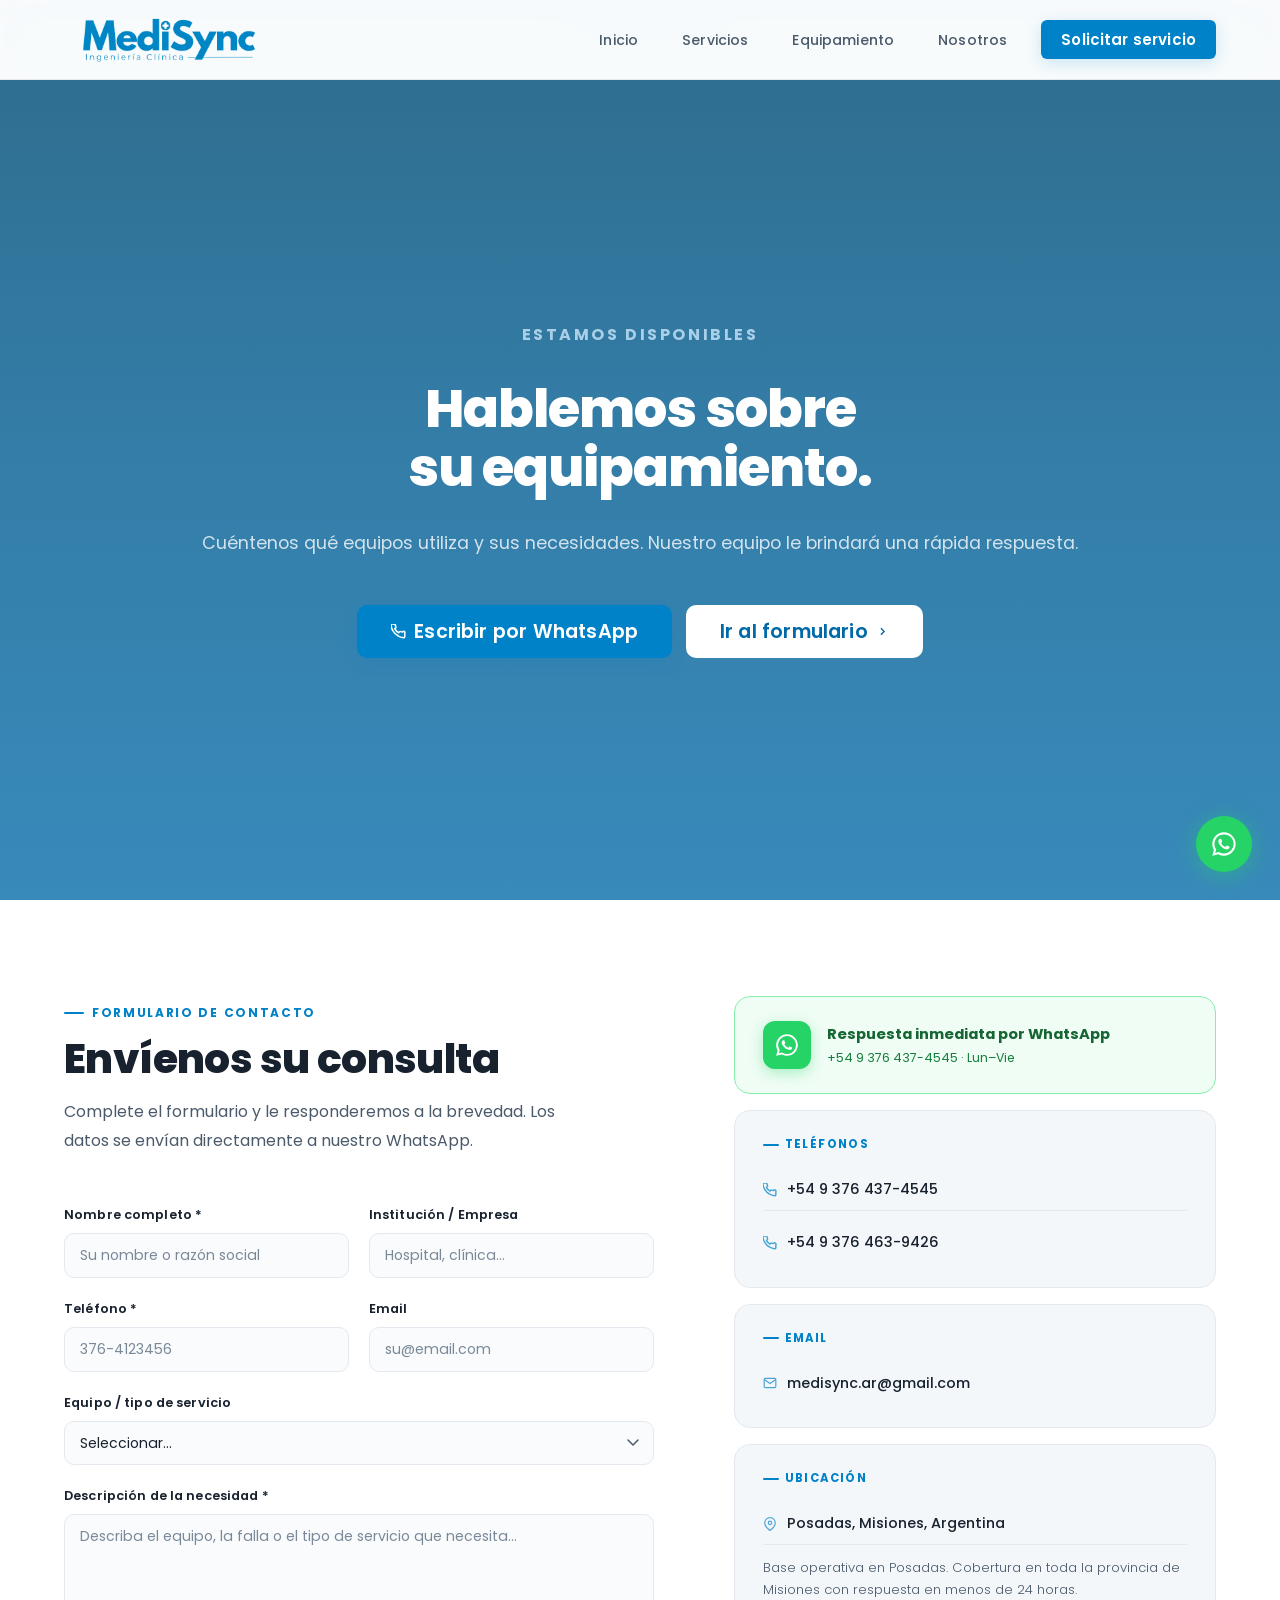
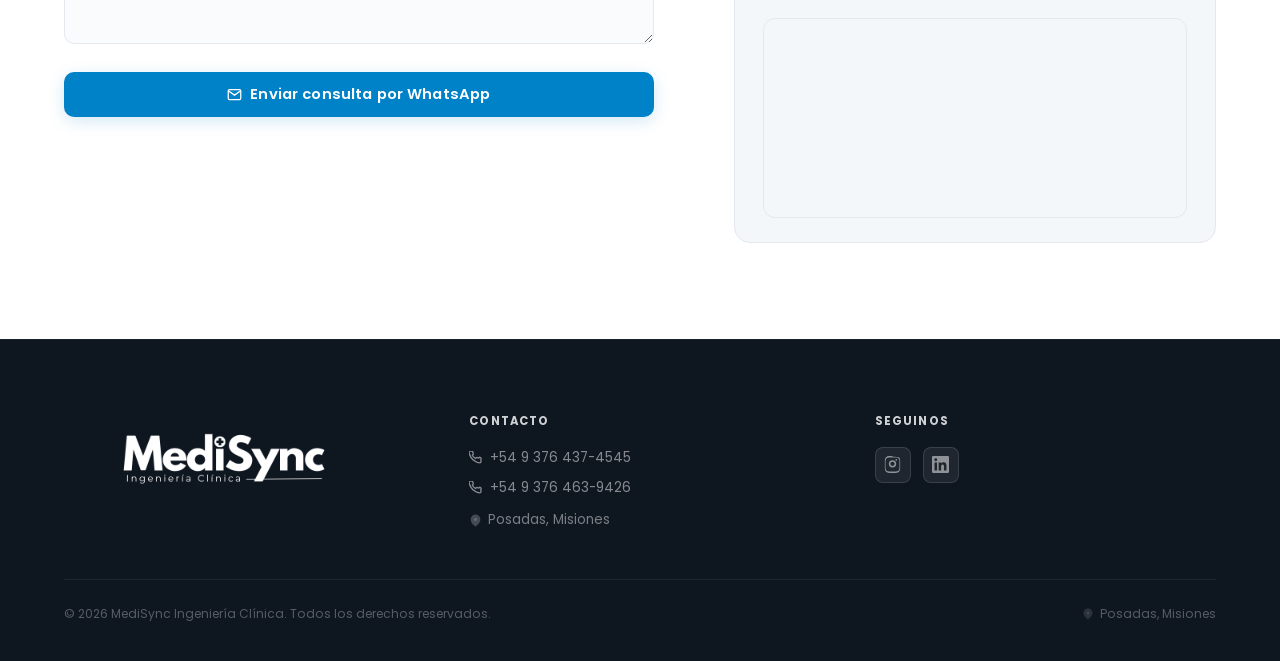
==== contacto.html @ 9b6dd8b1 "Update contacto.html" ====
<!DOCTYPE html>
<html lang="es">
<head>
<meta charset="UTF-8">
<meta name="viewport" content="width=device-width, initial-scale=1.0">
<title>Contacto | MediSync Ingeniería Clínica – Posadas, Misiones</title>
<meta name="description" content="Contacte a MediSync para solicitar servicio técnico de equipamiento médico en Misiones. Teléfono, WhatsApp y email disponibles.">
<link rel="icon" type="image/x-icon" href="img/favicon.ico">
<link rel="preconnect" href="https://fonts.googleapis.com">
<link rel="preconnect" href="https://fonts.gstatic.com" crossorigin>
<link href="https://fonts.googleapis.com/css2?family=Poppins:wght@300;400;500;600;700;800&display=swap" rel="stylesheet">
<link rel="stylesheet" href="styles.css">
<style>
  #contacto-main { background: var(--white); }

  /* ─── Grid principal con más aire ─── */
  .contact-grid {
    display: grid;
    grid-template-columns: 1.1fr 0.9fr;
    gap: 5rem;
    align-items: start;
  }

  /* ─── Formulario ─── */
  .contact-form {
    display: flex;
    flex-direction: column;
    gap: 1.25rem;
  }

  .form-group input::placeholder,
  .form-group textarea::placeholder {
    color: var(--gray-soft);
    opacity: 1;
  }

  .form-group textarea {
    min-height: 130px;
    resize: vertical;
  }

  /* Select con apariencia consistente */
  .form-group select {
    appearance: none;
    -webkit-appearance: none;
    background-image: url("data:image/svg+xml,%3Csvg width='12' height='8' viewBox='0 0 12 8' fill='none' xmlns='http://www.w3.org/2000/svg'%3E%3Cpath d='M1 1L6 6L11 1' stroke='%234B5A6B' stroke-width='1.5' stroke-linecap='round'/%3E%3C/svg%3E");
    background-repeat: no-repeat;
    background-position: right 14px center;
    padding-right: 40px;
    cursor: pointer;
  }

  /* Botón submit ancho completo */
  .btn-submit {
    width: 100%;
    justify-content: center;
    padding: 13px 28px;
    font-size: 0.92rem;
    margin-top: 0.5rem;
    border-radius: var(--r-md);
  }

  /* ─── Success state ─── */
  .form-success {
    display: none;
    background: var(--blue-light);
    border: 1.5px solid var(--blue-mid);
    border-radius: 18px;
    padding: 2.5rem 2rem;
    text-align: center;
  }
  .form-success.show { display: block; }
  .form-success-icon { font-size: 2.75rem; margin-bottom: 1rem; display: block; }
  .form-success h3 {
    font-size: 1.15rem; font-weight: 800;
    color: var(--gray-dark); margin-bottom: 0.6rem;
    letter-spacing: -0.3px;
  }
  .form-success p {
    font-size: 0.875rem; color: var(--gray-mid);
    line-height: 1.75; max-width: 420px; margin: 0 auto 1.5rem;
  }

  /* ─── Info block ─── */
  .contact-info-block {
    display: flex;
    flex-direction: column;
    gap: 1rem;
    position: sticky;
    top: 96px; /* debajo de la navbar */
  }

  .contact-info-card {
    background: var(--gray-light);
    border-radius: var(--r-lg);
    padding: 1.5rem 1.75rem;
    border: 1px solid var(--gray-border);
    transition: box-shadow var(--t-base) var(--ease),
                border-color var(--t-base) var(--ease);
  }
  .contact-info-card:hover {
    box-shadow: var(--shadow-sm);
    border-color: var(--blue-mid);
  }

  .contact-info-card-title {
    font-size: 0.72rem;
    font-weight: 700;
    letter-spacing: 0.12em;
    text-transform: uppercase;
    color: var(--blue);
    margin-bottom: 1rem;
    display: flex;
    align-items: center;
    gap: 6px;
  }
  .contact-info-card-title::before {
    content: '';
    display: block;
    width: 16px; height: 2px;
    background: var(--blue);
    border-radius: 2px;
    flex-shrink: 0;
  }

  .contact-info-item {
    display: flex;
    align-items: center;
    gap: 10px;
    font-size: 0.9rem;
    font-weight: 500;
    color: var(--gray-dark);
    text-decoration: none;
    padding: 8px 0;
    border-bottom: 1px solid var(--gray-border);
    transition: color var(--t-fast) var(--ease);
  }
  .contact-info-item:last-of-type { border-bottom: none; }
  .contact-info-item:hover { color: var(--blue); }

  .contact-info-item svg {
    color: var(--blue);
    flex-shrink: 0;
    opacity: 0.7;
  }

  /* ─── WhatsApp card destacada ─── */
  .contact-wa-card {
    background: #F0FDF5;
    border: 1.5px solid #86EFAC;
    border-radius: var(--r-lg);
    padding: 1.5rem 1.75rem;
    display: flex;
    align-items: center;
    gap: 1rem;
    text-decoration: none;
    transition: box-shadow var(--t-base) var(--ease),
                transform var(--t-fast) var(--ease-bounce),
                border-color var(--t-base) var(--ease);
  }
  .contact-wa-card:hover {
    box-shadow: 0 6px 24px rgba(37,211,102,0.18);
    transform: translateY(-2px);
    border-color: #25D366;
  }
  .contact-wa-icon {
    width: 48px; height: 48px;
    border-radius: 12px;
    background: #25D366;
    display: flex; align-items: center; justify-content: center;
    flex-shrink: 0;
    box-shadow: 0 4px 14px rgba(37,211,102,0.35);
  }
  .contact-wa-title {
    font-size: 0.92rem;
    font-weight: 700;
    color: #166534;
    margin-bottom: 2px;
  }
  .contact-wa-sub {
    font-size: 0.78rem;
    color: #15803D;
    font-weight: 400;
  }

  /* ─── Mapa ─── */
  .map-container {
    width: 100%;
    height: 200px;
    border-radius: 12px;
    overflow: hidden;
    border: 1px solid var(--gray-border);
    margin-top: 1rem;
  }
  .map-container iframe {
    width: 100%; height: 100%; border: 0;
  }

  /* ─── Nota de dirección ─── */
  .contact-location-note {
    font-size: 0.82rem;
    color: var(--gray-mid);
    line-height: 1.7;
    font-weight: 300;
    margin-top: 0.75rem;
  }

  /* ─── Responsive ─── */
  @media (max-width: 900px) {
  .contact-grid {
    grid-template-columns: 1fr;
    gap: 3rem;
  }
  .contact-info-block { position: static; }
}

  @media (max-width: 500px) {
    .contact-wa-card { flex-direction: column; text-align: center; }
  }
</style>
</head>
<body>

<!-- ═══ HERO ═══ -->
<section id="hero">
  <img class="hero-bg" src="https://plus.unsplash.com/premium_photo-1726485333539-9f571001a610?q=80&w=871&auto=format&fit=crop&ixlib=rb-4.1.0&ixid=M3wxMjA3fDB8MHxwaG90by1wYWdlfHx8fGVufDB8fHx8fA%3D%3D" alt="Contacto MediSync" fetchpriority="high">
  <div class="hero-content">
    <div class="hero-top">
      <div class="hero-badge">Estamos disponibles</div>
      <h1 class="hero-h1">Hablemos sobre<br>su equipamiento.</h1>
      <p class="hero-sub">Cuéntenos qué equipos utiliza y sus necesidades. Nuestro equipo le brindará una rápida respuesta.</p>
    </div>
    <div class="hero-actions">
      <a href="https://wa.me/5493764374545?text=Hola%2C%20quiero%20consultar%20por%20los%20servicios%20de%20MediSync." class="btn-primary" target="_blank" rel="noopener">
        <svg width="15" height="15" fill="none" stroke="currentColor" stroke-width="2.5" viewBox="0 0 24 24"><path d="M22 16.92v3a2 2 0 01-2.18 2 19.79 19.79 0 01-8.63-3.07A19.5 19.5 0 013.07 10.8 19.79 19.79 0 01.01 2.18 2 2 0 012 0h3a2 2 0 012 1.72c.127.96.361 1.903.7 2.81a2 2 0 01-.45 2.11L6.09 7.91a16 16 0 006 6l1.27-1.27a2 2 0 012.11-.45c.907.339 1.85.573 2.81.7A2 2 0 0122 14.92z"/></svg>
        Escribir por WhatsApp
      </a>
      <a href="#contacto-main" class="btn-secondary">
        Ir al formulario
        <svg width="13" height="13" fill="none" stroke="currentColor" stroke-width="2.5" viewBox="0 0 24 24"><path d="M9 18l6-6-6-6"/></svg>
      </a>
    </div>
  </div>
</section>
<!-- ═══ MAIN ═══ -->
<section id="contacto-main">
  <div class="contact-grid">

    <!-- Columna izquierda: formulario -->
    <div>
      <div class="section-header">
        <div class="section-label">Formulario de contacto</div>
        <h2 class="section-title">Envíenos su consulta</h2>
        <p class="section-desc">Complete el formulario y le responderemos a la brevedad. Los datos se envían directamente a nuestro WhatsApp.</p>
      </div>

      <!-- Estado de éxito -->
      <div class="form-success" id="formSuccess">
        <span class="form-success-icon">✅</span>
        <h3>¡Consulta enviada correctamente!</h3>
        <p>Se abrió WhatsApp con su mensaje pre-cargado. Si no se abrió automáticamente, puede escribirnos directamente.</p>
        <a href="https://wa.me/5493764374545" target="_blank" rel="noopener" class="btn-primary" style="display:inline-flex; margin-top:0.5rem;">
          Abrir WhatsApp
        </a>
      </div>

      <form class="contact-form" id="contactForm" onsubmit="handleSubmit(event)" novalidate>
        <div style="display:grid; grid-template-columns:1fr 1fr; gap:1.25rem;">
          <div class="form-group">
            <label for="nombre">Nombre completo *</label>
            <input type="text" id="nombre" name="nombre" placeholder="Su nombre o razón social" required>
          </div>
          <div class="form-group">
            <label for="institucion">Institución / Empresa</label>
            <input type="text" id="institucion" name="institucion" placeholder="Hospital, clínica...">
          </div>
        </div>

        <div style="display:grid; grid-template-columns:1fr 1fr; gap:1.25rem;">
          <div class="form-group">
            <label for="telefono">Teléfono *</label>
            <input type="tel" id="telefono" name="telefono" placeholder="376-4123456" required>
          </div>
          <div class="form-group">
            <label for="email">Email</label>
            <input type="email" id="email" name="email" placeholder="su@email.com">
          </div>
        </div>

        <div class="form-group">
          <label for="equipo">Equipo / tipo de servicio</label>
          <select id="equipo" name="equipo">
            <option value="">Seleccionar...</option>
            <option>Ecógrafo Mindray</option>
            <option>Monitor de paciente</option>
            <option>Desfibrilador</option>
            <option>Ventilador mecánico</option>
            <option>Bomba de infusión</option>
            <option>Otro equipo</option>
            <option>Contrato de mantenimiento</option>
            <option>Consulta general</option>
          </select>
        </div>

        <div class="form-group">
          <label for="mensaje">Descripción de la necesidad *</label>
          <textarea id="mensaje" name="mensaje" rows="5" placeholder="Describa el equipo, la falla o el tipo de servicio que necesita..." required></textarea>
        </div>

        <button type="submit" class="btn-primary btn-submit">
          <svg width="15" height="15" fill="none" stroke="currentColor" stroke-width="2" viewBox="0 0 24 24"><path d="M4 4h16c1.1 0 2 .9 2 2v12c0 1.1-.9 2-2 2H4c-1.1 0-2-.9-2-2V6c0-1.1.9-2 2-2z"/><polyline points="22,6 12,13 2,6"/></svg>
          Enviar consulta por WhatsApp
        </button>
      </form>
    </div>

    <!-- Columna derecha: info sticky -->
    <div class="contact-info-block">

      <!-- WhatsApp destacado arriba -->
      <a href="https://wa.me/5493764374545?text=Hola%2C%20quiero%20consultar%20por%20los%20servicios%20de%20MediSync." target="_blank" rel="noopener" class="contact-wa-card fade-up">
        <div class="contact-wa-icon">
          <svg viewBox="0 0 48 48" xmlns="http://www.w3.org/2000/svg" style="width:26px;height:26px">
            <path fill="#fff" d="M24 4C13 4 4 13 4 24c0 3.6.97 7 2.66 9.93L4 44l10.3-2.62A19.9 19.9 0 0024 44c11 0 20-9 20-20S35 4 24 4zm0 36.4a16.3 16.3 0 01-8.3-2.27l-.6-.35-6.1 1.56 1.62-5.9-.38-.6A16.4 16.4 0 1124 40.4zm9-12.26c-.5-.25-2.9-1.43-3.35-1.59-.44-.16-.76-.24-1.08.25-.32.5-1.26 1.59-1.54 1.92-.28.32-.57.36-1.06.12a13.3 13.3 0 01-3.9-2.41 14.6 14.6 0 01-2.7-3.36c-.28-.5 0-.76.21-1.01.2-.22.5-.57.74-.86.25-.28.33-.5.5-.83.16-.32.08-.61-.04-.86-.12-.25-1.08-2.62-1.48-3.58-.39-.94-.79-.81-1.08-.83l-.92-.01c-.32 0-.85.12-1.3.61s-1.7 1.65-1.7 4.02 1.74 4.66 1.98 4.99 3.42 5.22 8.28 7.32c1.09.47 1.94.75 2.6.96 1.1.35 2.1.3 2.88.18.88-.13 2.7-1.1 3.09-2.17.38-1.06.38-1.97.26-2.16-.12-.19-.44-.31-.92-.55z"/>
          </svg>
        </div>
        <div>
          <div class="contact-wa-title">Respuesta inmediata por WhatsApp</div>
          <div class="contact-wa-sub">+54 9 376 437-4545 · Lun–Vie</div>
        </div>
      </a>

      <!-- Teléfonos -->
      <div class="contact-info-card fade-up stagger-1">
        <div class="contact-info-card-title">Teléfonos</div>
        <a href="tel:+543764374545" class="contact-info-item">
          <svg width="14" height="14" fill="none" stroke="currentColor" stroke-width="2.5" viewBox="0 0 24 24"><path d="M22 16.92v3a2 2 0 01-2.18 2 19.79 19.79 0 01-8.63-3.07A19.5 19.5 0 013.07 10.8 19.79 19.79 0 01.01 2.18 2 2 0 012 0h3a2 2 0 012 1.72c.127.96.361 1.903.7 2.81a2 2 0 01-.45 2.11L6.09 7.91a16 16 0 006 6l1.27-1.27a2 2 0 012.11-.45c.907.339 1.85.573 2.81.7A2 2 0 0122 14.92z"/></svg>
          +54 9 376 437-4545
        </a>
        <a href="tel:+543764639426" class="contact-info-item">
          <svg width="14" height="14" fill="none" stroke="currentColor" stroke-width="2.5" viewBox="0 0 24 24"><path d="M22 16.92v3a2 2 0 01-2.18 2 19.79 19.79 0 01-8.63-3.07A19.5 19.5 0 013.07 10.8 19.79 19.79 0 01.01 2.18 2 2 0 012 0h3a2 2 0 012 1.72c.127.96.361 1.903.7 2.81a2 2 0 01-.45 2.11L6.09 7.91a16 16 0 006 6l1.27-1.27a2 2 0 012.11-.45c.907.339 1.85.573 2.81.7A2 2 0 0122 14.92z"/></svg>
          +54 9 376 463-9426
        </a>
      </div>

      <!-- Email -->
      <div class="contact-info-card fade-up stagger-2">
        <div class="contact-info-card-title">Email</div>
        <a href="mailto:medisync.ar@gmail.com" class="contact-info-item">
          <svg width="14" height="14" fill="none" stroke="currentColor" stroke-width="2" viewBox="0 0 24 24"><path d="M4 4h16c1.1 0 2 .9 2 2v12c0 1.1-.9 2-2 2H4c-1.1 0-2-.9-2-2V6c0-1.1.9-2 2-2z"/><polyline points="22,6 12,13 2,6"/></svg>
          medisync.ar@gmail.com
        </a>
      </div>

      <!-- Ubicación + mapa -->
      <div class="contact-info-card fade-up stagger-3">
        <div class="contact-info-card-title">Ubicación</div>
        <div class="contact-info-item" style="cursor:default;">
          <svg width="14" height="14" fill="none" stroke="currentColor" stroke-width="2" viewBox="0 0 24 24"><path d="M21 10c0 7-9 13-9 13s-9-6-9-13a9 9 0 0118 0z"/><circle cx="12" cy="10" r="3"/></svg>
          Posadas, Misiones, Argentina
        </div>
        <p class="contact-location-note">Base operativa en Posadas. Cobertura en toda la provincia de Misiones con respuesta en menos de 24 horas.</p>
        <div class="map-container">
          <iframe
            src="https://maps.google.com/maps?q=Posadas,%20Misiones,%20Argentina&t=&z=14&ie=UTF8&iwloc=&output=embed"
            allowfullscreen=""
            loading="lazy"
            referrerpolicy="no-referrer-when-downgrade">
          </iframe>
        </div>
      </div>

    </div>
  </div>
</section>

<script>
function handleSubmit(e) {
  e.preventDefault();
  const form = document.getElementById('contactForm');
  const success = document.getElementById('formSuccess');

  const nombre      = document.getElementById('nombre').value;
  const institucion = document.getElementById('institucion').value;
  const telefono    = document.getElementById('telefono').value;
  const equipo      = document.getElementById('equipo').value;
  const mensaje     = document.getElementById('mensaje').value;

  const texto = `Consulta desde el sitio web:\n\nNombre: ${nombre}\nInstitución: ${institucion || 'No indicada'}\nTeléfono: ${telefono}\nEquipo/Servicio: ${equipo || 'No especificado'}\n\nMensaje:\n${mensaje}`;
  const waUrl = `https://wa.me/5493764374545?text=${encodeURIComponent(texto)}`;

  window.open(waUrl, '_blank');

  form.style.display = 'none';
  success.classList.add('show');
  success.scrollIntoView({ behavior: 'smooth', block: 'nearest' });
}
</script>

<script src="componentes.js"></script>
</body>
</html>
---- styles.css ----
/* ═══════════════════════════════════════════════════════
   MediSync — Design System v2.2
   Ingeniería Biomédica · Premium · Confianza · Precisión
═══════════════════════════════════════════════════════ */

/* ─── DESIGN TOKENS ─── */
:root {
  --blue:        #0082C8;
  --blue-dark:   #0069A8;
  --blue-deep:   #004B72;
  --blue-light:  #EBF6FD;
  --blue-mid:    #AACFE8;
  --blue-glow:   rgba(0, 130, 200, 0.12);

  --white:       #FFFFFF;
  --off-white:   #FAFBFC;
  --gray-dark:   #18222F;
  --gray-mid:    #4B5A6B;
  --gray-soft:   #7A8999;
  --gray-light:  #F4F7FA;
  --gray-border: #E4E9EF;
  --gray-border-strong: #C8D4DE;

  --font: 'Poppins', sans-serif;

  --sp-1:  4px;
  --sp-2:  8px;
  --sp-3:  12px;
  --sp-4:  16px;
  --sp-5:  24px;
  --sp-6:  32px;
  --sp-7:  48px;
  --sp-8:  64px;
  --sp-9:  80px;
  --sp-10: 96px;

  --r-sm:  6px;
  --r-md:  10px;
  --r-lg:  16px;
  --r-xl:  22px;
  --r-pill: 100px;

  --shadow-xs:  0 1px 3px rgba(0,0,0,0.06), 0 1px 2px rgba(0,0,0,0.04);
  --shadow-sm:  0 2px 8px rgba(0,0,0,0.07), 0 1px 3px rgba(0,0,0,0.04);
  --shadow-md:  0 6px 20px rgba(0,0,0,0.08), 0 2px 6px rgba(0,0,0,0.04);
  --shadow-lg:  0 16px 40px rgba(0,0,0,0.10), 0 4px 10px rgba(0,0,0,0.05);
  --shadow-blue-sm: 0 4px 16px rgba(0,130,200,0.18);
  --shadow-blue-md: 0 8px 28px rgba(0,130,200,0.24);

  --ease: cubic-bezier(0.4, 0, 0.2, 1);
  --ease-bounce: cubic-bezier(0.34, 1.56, 0.64, 1);
  --t-fast: 150ms;
  --t-base: 240ms;
  --t-slow: 380ms;
}

/* ─── RESET & BASE ─── */
*, *::before, *::after { box-sizing: border-box; margin: 0; padding: 0; }

html {
  scroll-behavior: smooth;
  -webkit-font-smoothing: antialiased;
  overflow-x: hidden;
  width: 100%;
}

body {
  font-family: var(--font);
  color: var(--gray-dark);
  background: var(--white);
  line-height: 1.65;
  overflow-x: hidden;
  width: 100%;
  font-weight: 400;
}

/* ─── NAVBAR ─── */
nav {
  position: fixed;
  top: 0; left: 0; right: 0;
  z-index: 100;
  background: rgba(255, 255, 255, 0.97);
  backdrop-filter: blur(20px) saturate(1.6);
  -webkit-backdrop-filter: blur(20px) saturate(1.6);
  border-bottom: 1px solid var(--gray-border);
  padding: 0 2.5vw;
  height: 80px;
  display: grid;
  grid-template-columns: auto 1fr auto;
  align-items: center;
  gap: 2rem;
  transition: box-shadow var(--t-base) var(--ease),
              border-color var(--t-base) var(--ease);
}

nav.scrolled {
  border-bottom-color: transparent;
  box-shadow: 0 1px 0 rgba(0,0,0,0.06), 0 4px 24px rgba(0,0,0,0.07);
}

.nav-logo {
  display: flex;
  align-items: center;
  text-decoration: none;
  flex-shrink: 0;
}

.nav-logo-img {
  height: 80px;
  width: auto;
  display: flex;
  align-items: center;
}

.nav-logo-img img {
  height: 100%;
  width: auto;
  object-fit: contain;
}

.nav-phones {
  display: flex;
  align-items: center;
  justify-content: center;
  gap: var(--sp-3);
}

.nav-phone-link {
  font-size: 0.82rem;
  font-weight: 600;
  color: var(--blue-dark);
  text-decoration: none;
  background: var(--blue-light);
  border: 1px solid var(--blue-mid);
  padding: 7px 16px;
  border-radius: var(--r-pill);
  display: flex;
  align-items: center;
  gap: 7px;
  transition: background var(--t-fast) var(--ease),
              border-color var(--t-fast) var(--ease),
              box-shadow var(--t-fast) var(--ease);
  white-space: nowrap;
}

.nav-phone-link:hover {
  background: #D4ECFA;
  border-color: var(--blue);
  box-shadow: var(--shadow-blue-sm);
}

.nav-links {
  display: flex;
  align-items: center;
  gap: 1.5rem;
  list-style: none;
  justify-content: flex-end;
}

.nav-links a {
  font-size: 0.88rem;
  font-weight: 500;
  color: var(--gray-mid);
  text-decoration: none;
  transition: color var(--t-fast) var(--ease);
  letter-spacing: 0.01em;
  position: relative;
  padding: 4px 10px;
  white-space: nowrap;
}

.nav-links a::after {
  content: '';
  position: absolute;
  bottom: -2px;
  left: 10px; right: 10px;
  height: 2px;
  background: var(--blue);
  border-radius: 2px;
  transform: scaleX(0);
  transform-origin: left;
  transition: transform var(--t-base) var(--ease);
}

.nav-links a:hover,
.nav-links a.active { color: var(--blue); }

.nav-links a:hover::after,
.nav-links a.active::after { transform: scaleX(1); }

.nav-cta {
  background: var(--blue) !important;
  color: var(--white) !important;
  padding: 9px 20px !important;
  border-radius: var(--r-sm) !important;
  font-weight: 600 !important;
  font-size: 0.94rem !important;
  box-shadow: var(--shadow-blue-sm);
  transition: background var(--t-fast) var(--ease),
              transform var(--t-fast) var(--ease),
              box-shadow var(--t-fast) var(--ease) !important;
  white-space: nowrap;
}

.nav-cta::after { display: none !important; }

.nav-cta:hover {
  background: var(--blue-dark) !important;
  color: var(--white) !important;
  transform: translateY(-1px);
  box-shadow: var(--shadow-blue-md) !important;
}

.nav-hamburger {
  display: none;
  flex-direction: column;
  gap: 5px;
  cursor: pointer;
  background: none;
  border: none;
  padding: var(--sp-2);
}

.nav-hamburger span {
  display: block;
  width: 22px;
  height: 2px;
  background: var(--gray-dark);
  border-radius: 2px;
  transition: transform var(--t-base) var(--ease),
              opacity var(--t-base) var(--ease);
}

/* ─── MOBILE NAV ─── */
.nav-mobile-menu {
  display: none;
  position: fixed;
  top: 72px; left: 0; right: 0; bottom: 0;
  background: rgba(255, 255, 255, 0.99);
  backdrop-filter: blur(20px);
  z-index: 99;
  flex-direction: column;
  padding: 2rem 5vw;
  gap: 0;
  overflow-y: auto;
}

.nav-mobile-menu.open { display: flex; }

.nav-mobile-menu a {
  font-size: 1.15rem;
  font-weight: 600;
  color: var(--gray-dark);
  text-decoration: none;
  padding: 1rem 0;
  border-bottom: 1px solid var(--gray-border);
  display: block;
  transition: color var(--t-fast) var(--ease);
}

.nav-mobile-menu a:hover { color: var(--blue); }

.nav-mobile-menu .nav-cta {
  margin-top: var(--sp-6);
  text-align: center;
  border-radius: var(--r-md) !important;
  padding: 14px 24px !important;
}

.nav-mobile-phones {
  display: flex;
  flex-direction: column;
  gap: var(--sp-3);
  margin-top: var(--sp-6);
  padding-top: var(--sp-6);
  border-top: 1px solid var(--gray-border);
}

.nav-mobile-phones a {
  font-size: 1rem !important;
  color: var(--blue) !important;
  font-weight: 600 !important;
  border-bottom: none !important;
  padding: 0 !important;
  display: flex;
  align-items: center;
  gap: var(--sp-2);
}

/* ─── SECTIONS ─── */
section { padding: 96px 5vw; }

.section-label {
  display: inline-flex;
  align-items: center;
  gap: var(--sp-2);
  font-size: 0.75rem;
  font-weight: 700;
  letter-spacing: 0.14em;
  text-transform: uppercase;
  color: var(--blue);
  margin-bottom: var(--sp-3);
}

.section-label::before {
  content: '';
  display: block;
  width: 20px;
  height: 2px;
  background: var(--blue);
  border-radius: 2px;
  flex-shrink: 0;
}

.section-title {
  font-size: clamp(2rem, 3.2vw, 2.8rem);
  font-weight: 800;
  color: var(--gray-dark);
  letter-spacing: -0.6px;
  line-height: 1.15;
  margin-bottom: var(--sp-4);
}

.section-desc {
  font-size: 1rem;
  color: var(--gray-mid);
  max-width: 520px;
  line-height: 1.8;
  font-weight: 400;
}

.section-header { margin-bottom: var(--sp-7); }
.section-header.centered { text-align: center; }
.section-header.centered .section-desc { margin: 0 auto; }
.section-header.centered .section-label { justify-content: center; }

/* ─── HERO FULL-BLEED ─── */
#hero {
  position: relative;
  height: 100vh;
  height: 100dvh;
  min-height: 100vh;
  min-height: 100dvh;
  display: flex;
  align-items: center;
  justify-content: center;
  text-align: center;
  padding: 80px 5vw 0;
  overflow: hidden;
}
#hero .hero-bg {
  position: absolute;
  inset: 0;
  width: 100%;
  height: 100%;
  object-fit: cover;
  object-position: center 30%;
  z-index: 0;
}
#hero::before {
  content: '';
  position: absolute;
  inset: 0;
  z-index: 1;
  background: linear-gradient(180deg,
    rgba(0,75,114,0.82) 0%,
    rgba(0,91,143,0.80) 45%,
    rgba(0,105,168,0.78) 100%);
}
.hero-content {
  position: relative;
  z-index: 2;
  max-width: 1400px;
  margin: 0 auto;
}
.hero-badge {
  display: inline-block;
  color: var(--blue-mid);
  font-size: 1rem;
  font-weight: 700;
  letter-spacing: 0.16em;
  text-transform: uppercase;
  margin-bottom: 2rem;
}
.hero-h1 {
  font-family: var(--font);
  font-size: clamp(2rem, 5vw, 3.3rem);
  font-weight: 800;
  line-height: 1.1;
  color: var(--white);
  letter-spacing: -1px;
  margin-bottom: 2rem;
}
.hero-sub {
  font-size: 1.1rem;
  color: rgba(255, 255, 255, 0.78);
  margin: 0 0 3rem;
  line-height: 1.6;
}
.hero-actions {
  display: flex;
  align-items: center;
  justify-content: center;
  gap: 0.85rem;
  flex-wrap: wrap;
}
#hero .btn-primary,
#hero .btn-secondary {
  font-size: 1.2rem;
  padding: 15px 32px;
}
#hero .btn-secondary {
  background: var(--white);
  color: var(--blue-dark);
  border-color: var(--white);
}
#hero .btn-secondary:hover {
  background: rgba(255,255,255,0.9);
  border-color: var(--white);
}
@media (max-width: 900px) {
  #hero {
    height: 100vh;
    height: 100dvh;
    min-height: 100vh;
    min-height: 100dvh;
    padding: 80px 5vw 0;
  }
}
/* ─── STRIP ─── */
#strip {
  padding: 20px 5vw;
  background: linear-gradient(90deg, #005C8F 0%, var(--blue) 55%, #0099D6 100%);
  display: flex;
  align-items: center;
  gap: var(--sp-7);
  overflow: hidden;
  position: relative;
}

#strip::before {
  content: '';
  position: absolute;
  inset: 0;
  background: url("data:image/svg+xml,%3Csvg width='60' height='60' viewBox='0 0 60 60' xmlns='http://www.w3.org/2000/svg'%3E%3Cg fill='none' fill-rule='evenodd'%3E%3Cg fill='%23ffffff' fill-opacity='0.03'%3E%3Cpath d='M36 34v-4h-2v4h-4v2h4v4h2v-4h4v-2h-4zm0-30V0h-2v4h-4v2h4v4h2V6h4V4h-4zM6 34v-4H4v4H0v2h4v4h2v-4h4v-2H6zM6 4V0H4v4H0v2h4v4h2V6h4V4H6z'/%3E%3C/g%3E%3C/g%3E%3C/svg%3E");
  pointer-events: none;
}

.strip-label {
  font-size: 0.66rem;
  font-weight: 700;
  letter-spacing: 0.15em;
  text-transform: uppercase;
  color: rgba(255,255,255,0.55);
  white-space: nowrap;
  flex-shrink: 0;
}

.strip-items { display: flex; gap: var(--sp-7); align-items: center; flex-wrap: wrap; }

.strip-item {
  font-size: 0.8rem;
  font-weight: 600;
  color: rgba(255,255,255,0.9);
  display: flex;
  align-items: center;
  gap: var(--sp-2);
  white-space: nowrap;
  letter-spacing: 0.02em;
}

.strip-item svg { opacity: 0.7; }

/* ─── LOGO STRIP ─── */
#logo-strip {
  padding: var(--sp-7) 5vw;
  background: var(--white);
  border-bottom: 1px solid var(--gray-border);
}

.logo-strip-label {
  text-align: center;
  font-size: 0.65rem;
  font-weight: 700;
  letter-spacing: 0.15em;
  text-transform: uppercase;
  color: var(--gray-soft);
  margin-bottom: var(--sp-6);
}

.logo-strip-row {
  display: flex;
  align-items: center;
  justify-content: center;
  gap: var(--sp-6);
  flex-wrap: wrap;
}

.logo-slot {
  width: 140px;
  height: 64px;
  border-radius: var(--r-lg);
  background: var(--off-white);
  border: 1.5px solid var(--gray-border);
  display: flex;
  flex-direction: column;
  align-items: center;
  justify-content: center;
  gap: var(--sp-1);
  transition: border-color var(--t-base) var(--ease),
              background var(--t-base) var(--ease),
              box-shadow var(--t-base) var(--ease);
  overflow: hidden;
  position: relative;
}

.logo-slot:hover {
  border-color: var(--blue-mid);
  background: var(--blue-light);
  box-shadow: var(--shadow-sm);
}

.logo-slot img { width: 100%; height: 100%; object-fit: contain; padding: var(--sp-2); }

.logo-slot .logo-slot-text {
  font-size: 0.62rem;
  font-weight: 600;
  color: var(--gray-mid);
  text-align: center;
  line-height: 1.3;
  padding: 0 var(--sp-2);
}

.logo-slot.mindray {
  width: 160px;
  height: 72px;
  border-color: var(--blue-mid);
  background: var(--blue-light);
}

.logo-slot.mindray .logo-slot-text { color: var(--blue-dark); }

/* ─── BUTTONS ─── */
.btn-primary,
.btn-secondary {
  display: inline-flex;
  align-items: center;
  gap: var(--sp-2);
  font-family: var(--font);
  font-weight: 600;
  font-size: 0.88rem;
  padding: 12px 26px;
  border-radius: var(--r-md);
  text-decoration: none;
  cursor: pointer;
  border: 2px solid transparent;
  letter-spacing: 0.01em;
  line-height: 1;
  transition: background var(--t-fast) var(--ease),
              transform var(--t-fast) var(--ease-bounce),
              box-shadow var(--t-fast) var(--ease),
              border-color var(--t-fast) var(--ease);
}

.btn-primary {
  background: var(--blue);
  color: var(--white);
  box-shadow: var(--shadow-blue-sm);
}

.btn-primary:hover {
  background: var(--blue-dark);
  transform: translateY(-2px);
  box-shadow: var(--shadow-blue-md);
}

.btn-primary:active { transform: translateY(0); }

.btn-secondary {
  background: transparent;
  color: var(--blue);
  border-color: var(--blue-mid);
}

.btn-secondary:hover {
  border-color: var(--blue);
  background: var(--blue-light);
  box-shadow: var(--shadow-xs);
}

.btn-white {
  display: inline-flex;
  align-items: center;
  gap: var(--sp-2);
  font-family: var(--font);
  font-weight: 700;
  font-size: 0.92rem;
  padding: 12px 28px;
  border-radius: var(--r-md);
  text-decoration: none;
  cursor: pointer;
  border: 2px solid transparent;
  letter-spacing: 0.01em;
  line-height: 1;
  background: var(--white);
  color: var(--blue);
  box-shadow: 0 4px 18px rgba(0,0,0,0.14);
  transition: transform var(--t-fast) var(--ease-bounce),
              box-shadow var(--t-fast) var(--ease);
}

.btn-white:hover {
  transform: translateY(-2px);
  box-shadow: 0 8px 30px rgba(0,0,0,0.18);
}

.btn-outline-white {
  display: inline-flex;
  align-items: center;
  gap: var(--sp-2);
  background: transparent;
  color: var(--white);
  font-family: var(--font);
  font-weight: 600;
  font-size: 0.92rem;
  padding: 12px 24px;
  border-radius: var(--r-md);
  text-decoration: none;
  border: 1.5px solid rgba(255,255,255,0.35);
  cursor: pointer;
  letter-spacing: 0.01em;
  line-height: 1;
  transition: border-color var(--t-base) var(--ease),
              background var(--t-base) var(--ease);
}

.btn-outline-white:hover {
  border-color: rgba(255,255,255,0.75);
  background: rgba(255,255,255,0.1);
}

/* ─── PROBLEMS ─── */
#problems {
  background: var(--blue-deep);
  color: var(--white);
  position: relative;
  overflow: hidden;
}

#problems::before {
  content: '';
  position: absolute;
  inset: 0;
  background-image:
    linear-gradient(rgba(255,255,255,0.03) 1px, transparent 1px),
    linear-gradient(90deg, rgba(255,255,255,0.03) 1px, transparent 1px);
  background-size: 48px 48px;
  pointer-events: none;
}

.problems-grid {
  display: grid;
  grid-template-columns: repeat(auto-fit, minmax(240px, 1fr));
  gap: 1px;
  background: rgba(255,255,255,0.07);
  border-radius: var(--r-xl);
  overflow: hidden;
  margin-top: var(--sp-7);
  border: 1px solid rgba(255,255,255,0.07);
}

.problem-card {
  background: rgba(10, 30, 50, 0.6);
  padding: 2rem 1.75rem;
  transition: background var(--t-base) var(--ease);
  position: relative;
  overflow: hidden;
}

.problem-card::before {
  content: '';
  position: absolute;
  top: 0; left: 0; right: 0;
  height: 2px;
  background: linear-gradient(90deg, transparent, rgba(0,160,220,0.5), transparent);
  opacity: 0;
  transition: opacity var(--t-base) var(--ease);
}

.problem-card:hover { background: rgba(15, 40, 65, 0.8); }
.problem-card:hover::before { opacity: 1; }

.problem-icon {
  width: 44px;
  height: 44px;
  border-radius: var(--r-md);
  background: rgba(255,255,255,0.1);
  display: flex;
  align-items: center;
  justify-content: center;
  margin-bottom: var(--sp-4);
  flex-shrink: 0;
}

.problem-icon svg {
  width: 22px;
  height: 22px;
  stroke: rgba(255,255,255,0.85);
  fill: none;
  stroke-width: 2;
  stroke-linecap: round;
  stroke-linejoin: round;
}

.problem-title {
  font-size: 0.94rem;
  font-weight: 700;
  color: #F2F7FA;
  margin-bottom: var(--sp-2);
}

.problem-desc {
  font-size: 0.84rem;
  color: rgba(255,255,255,0.58);
  line-height: 1.7;
  font-weight: 400;
}

#problems .section-label { color: rgba(100,200,255,0.85); }
#problems .section-label::before { background: rgba(100,200,255,0.6); }
#problems .section-title { color: var(--white); }
#problems .section-desc { color: rgba(255,255,255,0.65); max-width: 580px; }

/* ─── SERVICES ─── */
#services { background: var(--white); }

.services-grid {
  display: grid;
  grid-template-columns: repeat(auto-fit, minmax(min(100%, 290px), 1fr));
  gap: var(--sp-5);
}

.service-card {
  height: 100%;
  display: flex;
  flex-direction: column;
  background: var(--white);
  border: 1px solid var(--gray-border);
  padding: 2.25rem;
  border-radius: var(--r-xl);
  transition: border-color var(--t-base) var(--ease),
              transform var(--t-base) var(--ease-bounce),
              box-shadow var(--t-base) var(--ease);
  position: relative;
  overflow: hidden;
}

.service-card::before {
  content: '';
  position: absolute;
  top: 0; left: 0; right: 0;
  height: 3px;
  background: linear-gradient(90deg, var(--blue), #0099D6);
  transform: scaleX(0);
  transform-origin: left;
  transition: transform var(--t-base) var(--ease);
}

.service-card:hover {
  border-color: var(--blue-mid);
  transform: translateY(-5px);
  box-shadow: var(--shadow-md);
}

.service-card:hover::before { transform: scaleX(1); }

.service-icon-wrap {
  width: 48px;
  height: 48px;
  border-radius: var(--r-md);
  background: var(--blue-light);
  border: 1px solid var(--blue-mid);
  display: flex;
  align-items: center;
  justify-content: center;
  margin-bottom: var(--sp-4);
  flex-shrink: 0;
  font-size: 1.25rem;
}

.service-icon-wrap svg {
  width: 20px;
  height: 20px;
  stroke: var(--blue);
  stroke-width: 1.5;
}

.service-title {
  font-size: 1rem;
  font-weight: 700;
  color: var(--gray-dark);
  margin-bottom: var(--sp-2);
}

.service-desc {
  font-size: 0.85rem;
  color: var(--gray-mid);
  line-height: 1.75;
  margin-bottom: var(--sp-5);
  font-weight: 400;
  flex: 1;
}

.service-tag {
  display: inline-block;
  font-size: 0.65rem;
  font-weight: 700;
  letter-spacing: 0.08em;
  text-transform: uppercase;
  background: var(--blue-light);
  color: var(--blue-dark);
  padding: 4px 11px;
  border-radius: var(--r-pill);
  margin-top: auto;
}

/* ─── WHY US ─── */
#why { background: var(--gray-light); }

.why-points { display: flex; flex-direction: column; gap: var(--sp-3); }

.why-point {
  display: flex;
  gap: var(--sp-5);
  align-items: flex-start;
  background: var(--white);
  border-radius: var(--r-lg);
  padding: 1.5rem;
  border: 1px solid var(--gray-border);
  transition: box-shadow var(--t-base) var(--ease),
              border-color var(--t-base) var(--ease),
              transform var(--t-base) var(--ease-bounce);
}

.why-point:hover {
  box-shadow: var(--shadow-md);
  border-color: var(--blue-mid);
  transform: translateX(4px);
}

.why-num {
  font-size: 1.5rem;
  font-weight: 800;
  color: var(--blue);
  line-height: 1;
  flex-shrink: 0;
  width: 36px;
  letter-spacing: -1px;
  opacity: 0.65;
}

.why-title {
  font-size: 0.9rem;
  font-weight: 700;
  margin-bottom: var(--sp-1);
  color: var(--gray-dark);
}

.why-text {
  font-size: 0.83rem;
  color: var(--gray-mid);
  line-height: 1.7;
  font-weight: 400;
}

.trust-card {
  background: var(--white);
  border-radius: var(--r-lg);
  padding: 1.75rem;
  border: 1px solid var(--gray-border);
  box-shadow: var(--shadow-xs);
  transition: box-shadow var(--t-base) var(--ease);
}

.trust-card:hover { box-shadow: var(--shadow-md); }

.trust-card-title {
  font-size: 0.875rem;
  font-weight: 700;
  color: var(--gray-dark);
  margin-bottom: var(--sp-3);
  display: flex;
  align-items: center;
  gap: var(--sp-2);
}

.mindray-badge {
  background: var(--blue);
  color: var(--white);
  font-size: 0.65rem;
  font-weight: 700;
  padding: 3px 10px;
  border-radius: var(--r-pill);
  letter-spacing: 0.04em;
}

.trust-text {
  font-size: 0.84rem;
  color: var(--gray-mid);
  line-height: 1.7;
  font-weight: 400;
}

/* ─── EQUIPMENT ─── */
#equipment { background: var(--white); }

.equip-grid {
  display: grid;
  grid-template-columns: repeat(auto-fill, minmax(165px, 1fr));
  gap: var(--sp-3);
  margin-top: var(--sp-6);
}

.equip-item {
  border: 1.5px solid var(--gray-border);
  border-radius: var(--r-lg);
  padding: 1.5rem 1rem;
  text-align: center;
  background: var(--white);
  transition: border-color var(--t-base) var(--ease),
              background var(--t-base) var(--ease),
              transform var(--t-base) var(--ease-bounce),
              box-shadow var(--t-base) var(--ease);
  cursor: default;
}

.equip-item:hover {
  border-color: var(--blue);
  background: var(--blue-light);
  transform: translateY(-3px);
  box-shadow: var(--shadow-blue-sm);
}

.equip-item.highlight {
  border-color: var(--blue);
  background: var(--blue-light);
  position: relative;
}

.equip-item.highlight::after {
  content: 'Especialización';
  position: absolute;
  top: -10px; left: 50%;
  transform: translateX(-50%);
  background: var(--blue);
  color: white;
  font-size: 0.58rem;
  font-weight: 700;
  letter-spacing: 0.07em;
  text-transform: uppercase;
  padding: 3px 10px;
  border-radius: var(--r-pill);
  white-space: nowrap;
  box-shadow: var(--shadow-blue-sm);
}

.equip-icon { font-size: 2rem; margin-bottom: var(--sp-3); display: block; }
.equip-name { font-size: 0.78rem; font-weight: 600; color: var(--gray-dark); }

/* ─── GALLERY ─── */
#gallery { background: var(--gray-light); }

.gallery-grid {
  display: grid;
  grid-template-columns: repeat(3, 1fr);
  gap: 6px;
  margin-top: 2.5rem;
}

.gallery-item {
  border-radius: var(--r-xl);
  overflow: hidden;
  position: relative;
  background: linear-gradient(135deg, var(--blue-light), #d6ebf8);
  border: 1.5px solid var(--gray-border);
  cursor: pointer;
  aspect-ratio: 1 / 1;
  transition: transform var(--t-base) var(--ease),
              box-shadow var(--t-base) var(--ease);
}

.gallery-item:hover {
  transform: translateY(-4px);
  box-shadow: var(--shadow-lg);
  z-index: 1;
}

.gallery-item img {
  width: 100%;
  height: 100%;
  object-fit: cover;
  object-position: center;
  position: absolute;
  inset: 0;
  transition: transform var(--t-slow) var(--ease),
              filter var(--t-base) var(--ease);
}

.gallery-item:hover img {
  transform: scale(1.06);
  filter: brightness(0.88);
}

.gallery-item::after {
  content: "";
  position: absolute;
  inset: 0;
  background: linear-gradient(to top, rgba(0,20,50,0.5) 0%, transparent 50%);
  opacity: 0.4;
  transition: opacity var(--t-base) var(--ease);
  pointer-events: none;
}

.gallery-item:hover::after { opacity: 0.7; }

.gallery-item.large,
.gallery-item.wide,
.gallery-item.tall {
  grid-column: span 1;
  grid-row: span 1;
}

.gallery-item-label {
  position: absolute;
  bottom: 14px;
  left: 14px;
  right: 14px;
  font-size: 0.72rem;
  font-weight: 600;
  color: #fff;
  z-index: 2;
  opacity: 0;
  transform: translateY(6px);
  transition: all var(--t-base) var(--ease);
  text-shadow: 0 1px 4px rgba(0,0,0,0.5);
}

.gallery-item:hover .gallery-item-label {
  opacity: 1;
  transform: translateY(0);
}

/* ─── COVERAGE ─── */
#coverage, #cobertura { background: var(--blue-light); }

.coverage-single { max-width: 640px; margin-top: var(--sp-7); }

.coverage-card {
  background: var(--white);
  border-radius: var(--r-xl);
  padding: 2.5rem;
  border: 1.5px solid var(--blue-mid);
  position: relative;
  overflow: hidden;
  box-shadow: var(--shadow-md);
}

.coverage-card::before {
  content: '';
  position: absolute;
  top: 0; left: 0; right: 0;
  height: 4px;
  background: linear-gradient(90deg, var(--blue-dark), var(--blue), #0099D6);
}

.coverage-badge {
  display: inline-flex;
  align-items: center;
  gap: var(--sp-2);
  font-size: 0.65rem;
  font-weight: 700;
  letter-spacing: 0.09em;
  text-transform: uppercase;
  padding: 5px 13px;
  border-radius: var(--r-pill);
  margin-bottom: var(--sp-5);
  background: var(--blue);
  color: var(--white);
  box-shadow: var(--shadow-blue-sm);
}

.coverage-province {
  font-size: 1.65rem;
  font-weight: 800;
  color: var(--gray-dark);
  margin-bottom: var(--sp-1);
  letter-spacing: -0.5px;
}

.coverage-city {
  font-size: 0.875rem;
  color: var(--blue);
  font-weight: 600;
  margin-bottom: var(--sp-5);
}

.coverage-desc {
  font-size: 0.875rem;
  color: var(--gray-mid);
  line-height: 1.8;
  font-weight: 400;
  margin-bottom: var(--sp-5);
}

.coverage-list { list-style: none; display: flex; flex-direction: column; gap: var(--sp-2); }

.coverage-list li {
  font-size: 0.875rem;
  color: var(--gray-mid);
  display: flex;
  align-items: center;
  gap: var(--sp-3);
  font-weight: 400;
}

.coverage-list li::before {
  content: '✓';
  color: var(--blue);
  font-weight: 700;
  width: 18px;
  height: 18px;
  background: var(--blue-light);
  border-radius: 50%;
  display: inline-flex;
  align-items: center;
  justify-content: center;
  flex-shrink: 0;
  font-size: 0.65rem;
}

.coverage-note {
  margin-top: var(--sp-6);
  padding: 1.25rem 1.5rem;
  background: var(--blue-light);
  border-radius: var(--r-md);
  border-left: 3px solid var(--blue);
  font-size: 0.84rem;
  color: var(--gray-mid);
  line-height: 1.7;
  font-weight: 400;
}

.coverage-note strong { color: var(--blue); font-weight: 600; }

/* ─── TRUST ─── */
#trust { background: var(--white); }

.trust-cols {
  display: grid;
  grid-template-columns: repeat(3, 1fr);
  gap: var(--sp-4);
  margin-top: var(--sp-7);
}

.trust-block {
  border-radius: var(--r-lg);
  padding: 2rem;
  border: 1px solid var(--gray-border);
  background: var(--white);
  transition: border-color var(--t-base) var(--ease),
              box-shadow var(--t-base) var(--ease),
              transform var(--t-base) var(--ease-bounce);
  position: relative;
  overflow: hidden;
}

.trust-block::before {
  content: '';
  position: absolute;
  bottom: 0; left: 0; right: 0;
  height: 3px;
  background: linear-gradient(90deg, var(--blue), #0099D6);
  transform: scaleX(0);
  transform-origin: left;
  transition: transform var(--t-base) var(--ease);
}

.trust-block:hover {
  border-color: var(--blue-mid);
  box-shadow: var(--shadow-md);
  transform: translateY(-3px);
}

.trust-block:hover::before { transform: scaleX(1); }

.trust-block-icon { font-size: 1.75rem; margin-bottom: var(--sp-4); display: block; }

.trust-block-title {
  font-size: 0.94rem;
  font-weight: 700;
  color: var(--gray-dark);
  margin-bottom: var(--sp-2);
}

.trust-block-text {
  font-size: 0.84rem;
  color: var(--gray-mid);
  line-height: 1.7;
  font-weight: 400;
}

/* ─── CTA ─── */
#cta {
  background: linear-gradient(135deg, #005888 0%, var(--blue) 50%, #0093CB 100%);
  color: var(--white);
  text-align: center;
  position: relative;
  overflow: hidden;
}

#cta::before {
  content: '';
  position: absolute;
  inset: 0;
  background-image: radial-gradient(rgba(255,255,255,0.07) 1px, transparent 1px);
  background-size: 28px 28px;
  pointer-events: none;
}

#cta::after {
  content: '';
  position: absolute;
  bottom: -200px; left: -150px;
  width: 500px; height: 500px;
  border-radius: 50%;
  background: rgba(255,255,255,0.04);
  pointer-events: none;
}

.cta-inner { position: relative; z-index: 2; max-width: 700px; margin: 0 auto; }

#cta .section-label { color: rgba(255,255,255,0.6); }
#cta .section-label::before { background: rgba(255,255,255,0.4); }
#cta .section-title { color: var(--white); }

.cta-sub {
  font-size: 1rem;
  color: rgba(255,255,255,0.8);
  line-height: 1.8;
  margin-bottom: var(--sp-7);
  font-weight: 400;
}

.cta-actions {
  display: flex;
  justify-content: center;
  gap: var(--sp-3);
  flex-wrap: wrap;
  margin-bottom: var(--sp-7);
}

.cta-contact-info {
  display: flex;
  justify-content: center;
  gap: var(--sp-6);
  flex-wrap: wrap;
  margin-bottom: var(--sp-4);
}

.cta-contact-item {
  font-size: 0.875rem;
  color: rgba(255,255,255,0.72);
  display: flex;
  align-items: center;
  gap: var(--sp-2);
  text-decoration: none;
  transition: color var(--t-fast) var(--ease);
}

.cta-contact-item:hover { color: var(--white); }

.cta-phones {
  display: flex;
  justify-content: center;
  gap: var(--sp-3);
  flex-wrap: wrap;
  margin-bottom: var(--sp-6);
}

.cta-phone-card {
  display: inline-flex;
  align-items: center;
  gap: var(--sp-3);
  background: rgba(255,255,255,0.1);
  border: 1.5px solid rgba(255,255,255,0.25);
  color: var(--white);
  text-decoration: none;
  padding: 12px 22px;
  border-radius: var(--r-lg);
  font-size: 1rem;
  font-weight: 600;
  letter-spacing: 0.02em;
  backdrop-filter: blur(8px);
  transition: background var(--t-base) var(--ease),
              border-color var(--t-base) var(--ease),
              transform var(--t-fast) var(--ease);
}

.cta-phone-card:hover {
  background: rgba(255,255,255,0.18);
  border-color: rgba(255,255,255,0.55);
  transform: translateY(-2px);
}

.cta-phone-label {
  font-size: 0.62rem;
  font-weight: 500;
  letter-spacing: 0.1em;
  text-transform: uppercase;
  color: rgba(255,255,255,0.55);
  display: block;
  line-height: 1;
  margin-bottom: 2px;
}

/* ─── CONTACT FORM ─── */
.contact-grid {
  display: grid;
  grid-template-columns: 1fr 1fr;
  gap: 4rem;
  align-items: start;
}

.contact-form { display: flex; flex-direction: column; gap: var(--sp-5); }

.form-group { display: flex; flex-direction: column; gap: var(--sp-2); }

.form-group label {
  font-size: 0.8rem;
  font-weight: 600;
  color: var(--gray-dark);
  letter-spacing: 0.01em;
}

.form-group input,
.form-group textarea,
.form-group select {
  font-family: var(--font);
  font-size: 0.88rem;
  color: var(--gray-dark);
  background: var(--off-white);
  border: 1.5px solid var(--gray-border);
  border-radius: var(--r-md);
  padding: 11px 15px;
  transition: border-color var(--t-fast) var(--ease),
              box-shadow var(--t-fast) var(--ease),
              background var(--t-fast) var(--ease);
  outline: none;
  width: 100%;
}

.form-group input:hover,
.form-group textarea:hover,
.form-group select:hover { border-color: var(--gray-border-strong); }

.form-group input:focus,
.form-group textarea:focus,
.form-group select:focus {
  border-color: var(--blue);
  background: var(--white);
  box-shadow: 0 0 0 3px rgba(0,130,200,0.12);
}

.form-group textarea { resize: vertical; min-height: 120px; }

.contact-info-block { display: flex; flex-direction: column; gap: var(--sp-5); }

.contact-info-card {
  background: var(--gray-light);
  border-radius: var(--r-lg);
  padding: 1.75rem;
  border: 1px solid var(--gray-border);
  transition: box-shadow var(--t-base) var(--ease);
}

.contact-info-card:hover { box-shadow: var(--shadow-sm); }

.contact-info-card-title {
  font-size: 0.875rem;
  font-weight: 700;
  color: var(--gray-dark);
  margin-bottom: var(--sp-4);
  display: flex;
  align-items: center;
  gap: var(--sp-2);
}

.contact-info-item {
  display: flex;
  align-items: center;
  gap: var(--sp-3);
  font-size: 0.875rem;
  color: var(--gray-mid);
  text-decoration: none;
  margin-bottom: var(--sp-3);
  transition: color var(--t-fast) var(--ease);
}

.contact-info-item:hover { color: var(--blue); }
.contact-info-item:last-child { margin-bottom: 0; }

/* ─── FOOTER ─── */
footer {
  background: #0E1620;
  color: rgba(255,255,255,0.55);
  padding: 72px 5vw 36px;
  border-top: 1px solid rgba(255,255,255,0.05);
}

.footer-grid {
  display: grid;
  grid-template-columns: 1fr 1fr 1fr;
  gap: 4rem;
  margin-bottom: var(--sp-7);
}

.footer-logo {
  font-size: 1.35rem;
  font-weight: 800;
  color: var(--white);
  margin-bottom: var(--sp-1);
  letter-spacing: -0.4px;
}

.footer-brand-sub {
  font-size: 0.65rem;
  letter-spacing: 0.12em;
  text-transform: uppercase;
  color: rgba(255,255,255,0.3);
  margin-bottom: var(--sp-4);
}

.footer-desc {
  font-size: 0.84rem;
  line-height: 1.75;
  max-width: 320px;
  font-weight: 400;
  margin-bottom: var(--sp-4);
  color: rgba(255,255,255,0.5);
}

.footer-logo-img {
  width: 320px;
  height: auto;
  background: transparent;
  border: none;
  display: flex;
  align-items: center;
  justify-content: flex-start;
  margin-bottom: var(--sp-3);
}

.footer-logo-img img {
  width: 100%;
  height: auto;
}

.footer-phones { display: flex; flex-direction: column; gap: var(--sp-2); margin-top: var(--sp-3); }

.footer-phone-link {
  font-size: 0.84rem;
  color: rgba(255,255,255,0.5);
  text-decoration: none;
  display: flex;
  align-items: center;
  gap: var(--sp-2);
  transition: color var(--t-fast) var(--ease);
  font-weight: 400;
}

.footer-phone-link:hover { color: rgba(100, 200, 240, 0.9); }

.footer-heading {
  font-size: 0.72rem;
  font-weight: 700;
  color: rgba(255,255,255,0.8);
  margin-bottom: var(--sp-4);
  letter-spacing: 0.1em;
  text-transform: uppercase;
}

.footer-links { list-style: none; display: flex; flex-direction: column; gap: var(--sp-3); }

.footer-links a {
  font-size: 0.84rem;
  color: rgba(255,255,255,0.45);
  text-decoration: none;
  transition: color var(--t-fast) var(--ease);
  font-weight: 400;
}

.footer-links a:hover { color: rgba(255,255,255,0.85); }

.footer-bottom {
  border-top: 1px solid rgba(255,255,255,0.07);
  padding-top: var(--sp-5);
  display: flex;
  justify-content: space-between;
  align-items: center;
  flex-wrap: wrap;
  gap: var(--sp-3);
  font-size: 0.76rem;
  color: rgba(255,255,255,0.3);
}

/* ─── ANIMATIONS ─── */
.fade-up {
  opacity: 0;
  transform: translateY(22px);
  transition: opacity 0.55s var(--ease), transform 0.55s var(--ease);
}
.fade-up.visible { opacity: 1; transform: none; }
.stagger-1 { transition-delay: 80ms; }
.stagger-2 { transition-delay: 160ms; }
.stagger-3 { transition-delay: 240ms; }
.stagger-4 { transition-delay: 320ms; }

/* ─── RESPONSIVE ─── */
@media (max-width: 1000px) {
  .nav-phones { display: none; }
  .gallery-grid {
    grid-template-columns: 1fr 1fr;
    grid-auto-rows: 200px;
  }
  .gallery-item.large { grid-column: span 2; grid-row: span 2; }
  .contact-grid { grid-template-columns: 1fr; gap: 2.5rem; }
  .trust-cols { grid-template-columns: 1fr 1fr; }
}

@media (max-width: 900px) {
  .why-grid { grid-template-columns: 1fr; }
  .trust-cols { grid-template-columns: 1fr 1fr; }
  .footer-grid { grid-template-columns: 1fr; gap: 2rem; }
  .nav-links { display: none; }
  .nav-hamburger { display: flex; }
  nav { grid-template-columns: auto auto; }
}

@media (max-width: 768px) {
  footer {
    padding: 48px 16px 32px;
  }
  .footer-logo-img {
    width: 220px;
  }
  .footer-brand {
    justify-content: flex-start;
  }
  .footer-bottom {
    flex-direction: column;
    align-items: flex-start;
    gap: 8px;
  }
}

@media (max-width: 600px) {
  section { padding: 56px 5vw; }
  .trust-cols { grid-template-columns: 1fr; }
  .footer-grid { grid-template-columns: 1fr; }
  #strip { flex-direction: column; align-items: flex-start; gap: var(--sp-4); }
  .strip-items { gap: var(--sp-4); }
  .footer-bottom { flex-direction: column; align-items: flex-start; }
  .cta-phones { flex-direction: column; align-items: center; }
  .gallery-grid {
    grid-template-columns: 1fr 1fr;
    grid-auto-rows: auto;
  }
  .gallery-item { aspect-ratio: 1 / 1; }
  .gallery-item.large,
  .gallery-item.wide,
  .gallery-item.tall {
    grid-column: span 1;
    grid-row: span 1;
  }
  .logo-strip-row { gap: var(--sp-4); }
  .section-label::before { display: none; }

  #hero {
    height: 100vh;
    height: 100dvh;
    min-height: 100vh;
    min-height: 100dvh;
    padding: 90px 6vw 32px;
    align-items: stretch;
  }

  .hero-content {
    display: flex;
    flex-direction: column;
    justify-content: space-between;
    height: 100%;
    width: 100%;
  }

  .hero-top {
  display: flex;
  flex-direction: column;
  align-items: center;
  justify-content: space-evenly;
  flex: 1;
}

  .hero-badge {
    font-size: 0.82rem;
    margin-bottom: 0rem;
  }

  .hero-h1 {
    font-size: clamp(1.6rem, 8vw, 3rem);
    margin-bottom: 0rem;
  }

  .hero-sub {
    font-size: 1.05rem;
    margin-bottom: 0;
  }

  .hero-actions {
    flex-direction: column;
    gap: 0.7rem;
    margin-top: 0rem;
  }

  #hero .btn-primary,
  #hero .btn-secondary {
    font-size: 1rem;
    padding: 16px 32px;
  }

  .hero-actions .btn-primary,
  .hero-actions .btn-secondary {
    width: 100%;
    justify-content: center;
  }
}
@media (max-height: 700px) and (max-width: 600px) {
  .hero-badge { margin-bottom: 0.6rem; }
  .hero-h1 { margin-bottom: 0.7rem; }
}

/* ─── TEAM SECTION ─── */
.team-wrapper {
  background: var(--gray-light);
  border: 1px solid var(--gray-border);
  border-radius: 20px;
  padding: 2rem;
  display: flex;
  flex-direction: column;
  gap: 1.5rem;
  margin: 0 5vw;
}

.team-wrapper-label {
  font-size: 0.68rem;
  font-weight: 700;
  letter-spacing: 0.14em;
  text-transform: uppercase;
  color: var(--blue);
  display: flex;
  align-items: center;
  gap: 0.5rem;
}

.team-wrapper-label::before {
  content: '';
  display: block;
  width: 20px;
  height: 2px;
  background: var(--blue);
  border-radius: 2px;
}

.team-grid {
  display: grid;
  grid-template-columns: repeat(2, minmax(0, 320px));
  justify-content: center;
  gap: 2rem;
}

.team-card {
  background: var(--white);
  border-radius: 16px;
  border: 1px solid var(--gray-border);
  overflow: hidden;
  display: flex;
  flex-direction: column;
  box-shadow: var(--shadow-sm);
  position: relative;
  transition: transform var(--t-base) var(--ease),
              box-shadow var(--t-base) var(--ease),
              border-color var(--t-base) var(--ease);
}

.team-card::before {
  content: '';
  position: absolute;
  top: 0; left: 0; right: 0;
  height: 3px;
  background: linear-gradient(90deg, var(--blue-dark), var(--blue), #0099D6);
  transform: scaleX(0);
  transform-origin: left;
  transition: transform var(--t-base) var(--ease);
  z-index: 1;
}

.team-card:hover {
  transform: translateY(-5px);
  box-shadow: var(--shadow-md);
  border-color: var(--blue-mid);
}

.team-card:hover::before { transform: scaleX(1); }

.team-photo-wrap {
  width: 100%;
  height: 220px;
  position: relative;
  overflow: hidden;
  flex-shrink: 0;
  background: var(--blue-light);
}

.team-photo-wrap img {
  width: 100%;
  height: 100%;
  object-fit: cover;
  object-position: top center;
  display: block;
  transition: transform var(--t-slow) var(--ease);
}

.team-card:hover .team-photo-wrap img { transform: scale(1.04); }

.team-role-badge {
  position: absolute;
  bottom: 10px;
  left: 10px;
  background: rgba(0, 105, 168, 0.9);
  color: var(--white);
  font-size: 0.58rem;
  font-weight: 700;
  letter-spacing: 0.1em;
  text-transform: uppercase;
  padding: 4px 12px;
  border-radius: var(--r-pill);
  backdrop-filter: blur(6px);
  line-height: 1.4;
  white-space: nowrap;
  z-index: 2;
}

.team-body {
  padding: 1.25rem 1.4rem 1.5rem;
  display: flex;
  flex-direction: column;
  gap: 0.3rem;
  flex: 1;
}

.team-name {
  font-size: 0.95rem;
  font-weight: 800;
  color: var(--gray-dark);
  letter-spacing: -0.2px;
  line-height: 1.2;
}

.team-title {
  font-size: 0.78rem;
  font-weight: 600;
  color: var(--blue);
}

.team-divider {
  width: 28px;
  height: 2px;
  background: var(--blue-mid);
  border-radius: 2px;
  margin: 0.45rem 0;
}

.team-desc {
  font-size: 0.78rem;
  color: var(--gray-mid);
  line-height: 1.7;
  font-weight: 300;
}

.team-tags {
  display: flex;
  flex-wrap: wrap;
  gap: 0.35rem;
  margin-top: 0.6rem;
}

.team-tag {
  font-size: 0.6rem;
  font-weight: 700;
  letter-spacing: 0.07em;
  text-transform: uppercase;
  background: var(--blue-light);
  color: var(--blue-dark);
  padding: 3px 9px;
  border-radius: var(--r-pill);
  border: 1px solid var(--blue-mid);
}

/* ─── STAT CARDS ─── */
.stat-card {
  background: var(--white);
  border-radius: var(--r-lg);
  padding: 1.75rem;
  border: 1px solid var(--gray-border);
  display: flex;
  align-items: center;
  gap: 1.25rem;
  transition: box-shadow var(--t-base) var(--ease), border-color var(--t-base) var(--ease);
}

.stat-card:hover {
  box-shadow: var(--shadow-md);
  border-color: var(--blue-mid);
}

.stat-card-num {
  font-size: 2.2rem;
  font-weight: 800;
  color: var(--blue);
  flex-shrink: 0;
  min-width: 64px;
  letter-spacing: -1px;
  line-height: 1;
}

.stat-card-label { font-size: 0.875rem; font-weight: 600; color: var(--gray-dark); }
.stat-card-sub { font-size: 0.78rem; color: var(--gray-mid); font-weight: 300; margin-top: 2px; }

/* ─── SOCIAL LINKS NAV ─── */
.nav-social-link {
  display: flex;
  align-items: center;
  justify-content: center;
  width: 32px;
  height: 32px;
  border-radius: var(--r-sm);
  color: var(--gray-soft);
  transition: color var(--t-fast) var(--ease),
              background var(--t-fast) var(--ease);
}

.nav-social-link:hover {
  color: var(--blue);
  background: var(--blue-light);
}

.nav-phones-divider {
  width: 1px;
  height: 20px;
  background: var(--gray-border);
  flex-shrink: 0;
}

.nav-mobile-socials {
  display: flex;
  gap: 0.75rem;
  margin-top: 1rem;
}

.nav-mobile-socials a {
  display: flex;
  align-items: center;
  gap: 8px;
  font-size: 0.9rem;
  font-weight: 600;
  color: var(--gray-mid);
  text-decoration: none;
  padding: 8px 14px;
  border-radius: var(--r-md);
  border: 1px solid var(--gray-border);
  transition: color var(--t-fast) var(--ease),
              border-color var(--t-fast) var(--ease),
              background var(--t-fast) var(--ease);
}

.nav-mobile-socials a:hover {
  color: var(--blue);
  border-color: var(--blue-mid);
  background: var(--blue-light);
}

/* ─── PAGE HERO CON IMAGEN ─── */
.page-hero-inner {
  display: grid;
  grid-template-columns: 1fr 1fr;
  align-items: center;
  gap: 4rem;
}

.page-hero-img {
  width: 100%;
  height: 380px;
  object-fit: cover;
  border-radius: 18px;
  box-shadow: var(--shadow-lg);
}

/* ─── RESPONSIVE TEAM ─── */
@media (max-width: 800px) {
  .team-grid { grid-template-columns: 1fr; max-width: 360px; margin: 0 auto; }
  .team-photo-wrap { height: 240px; }
  .team-wrapper { margin: 0 5vw; }
}
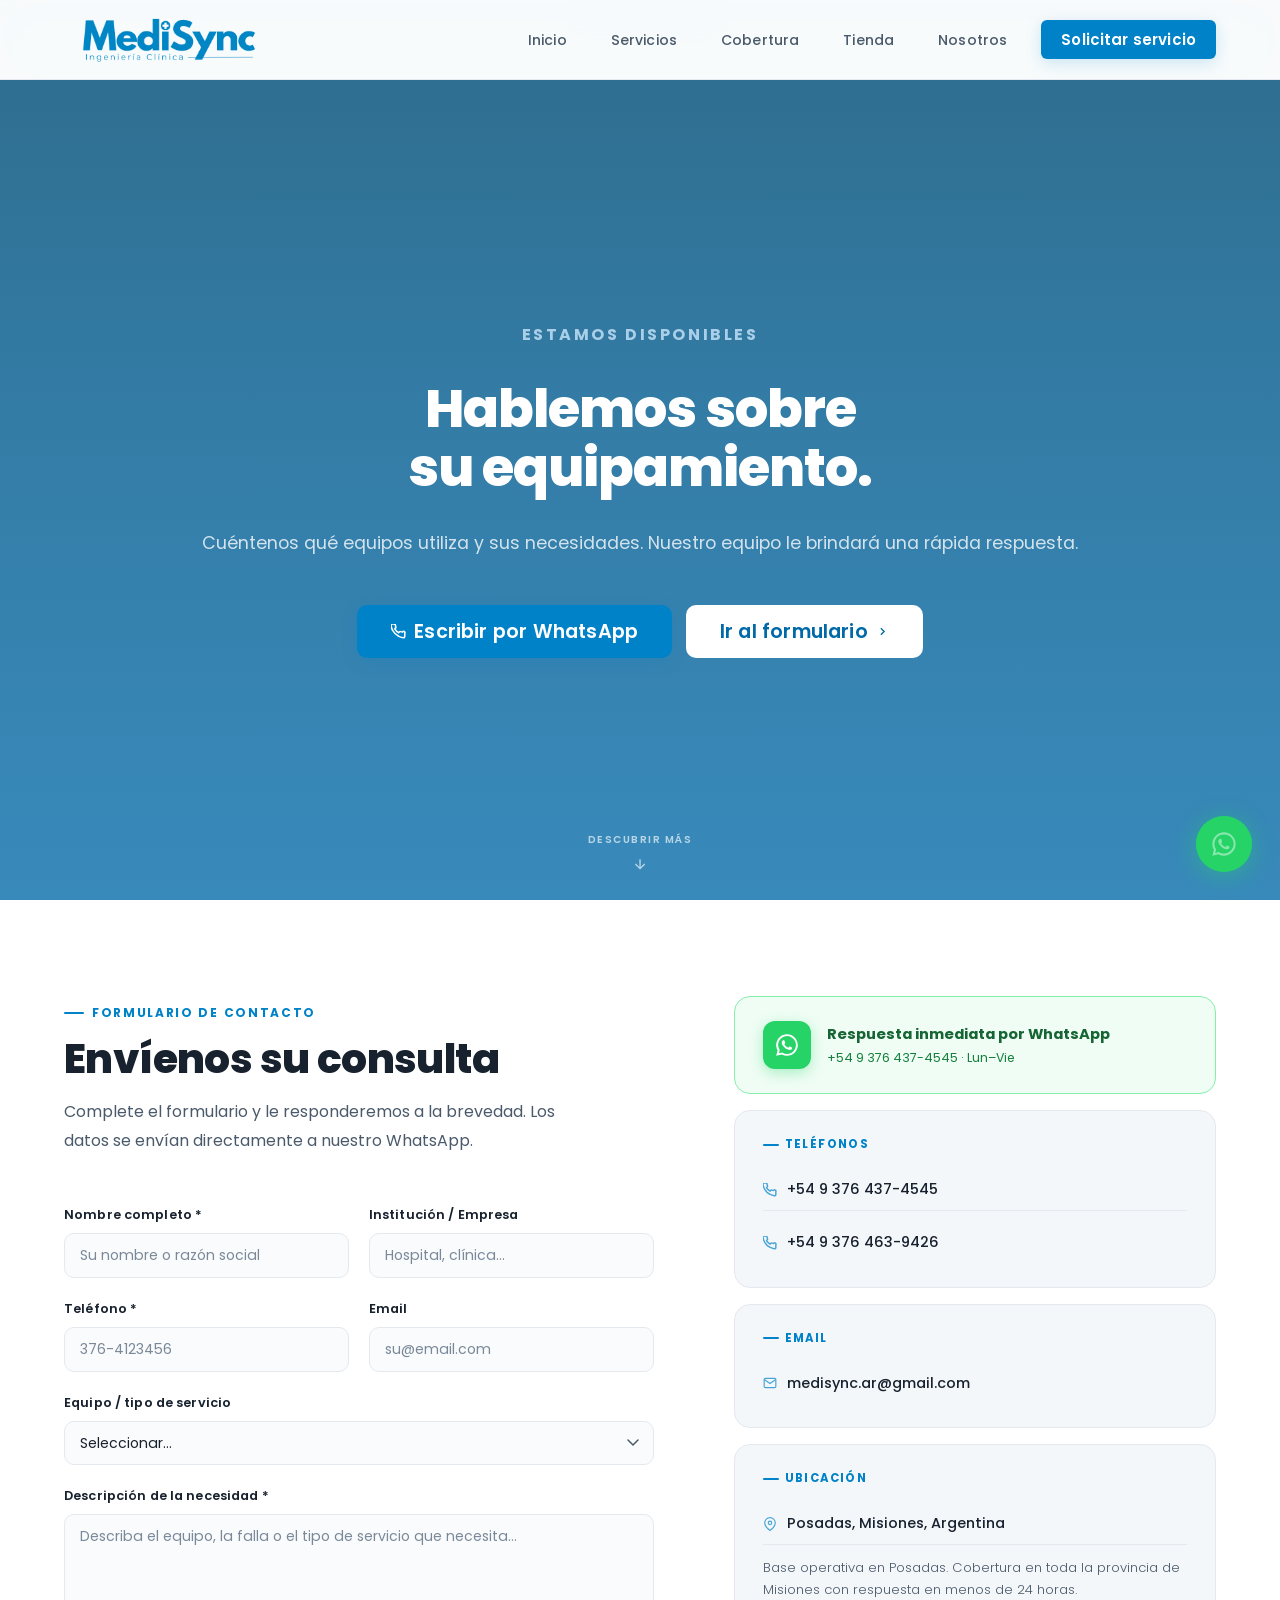
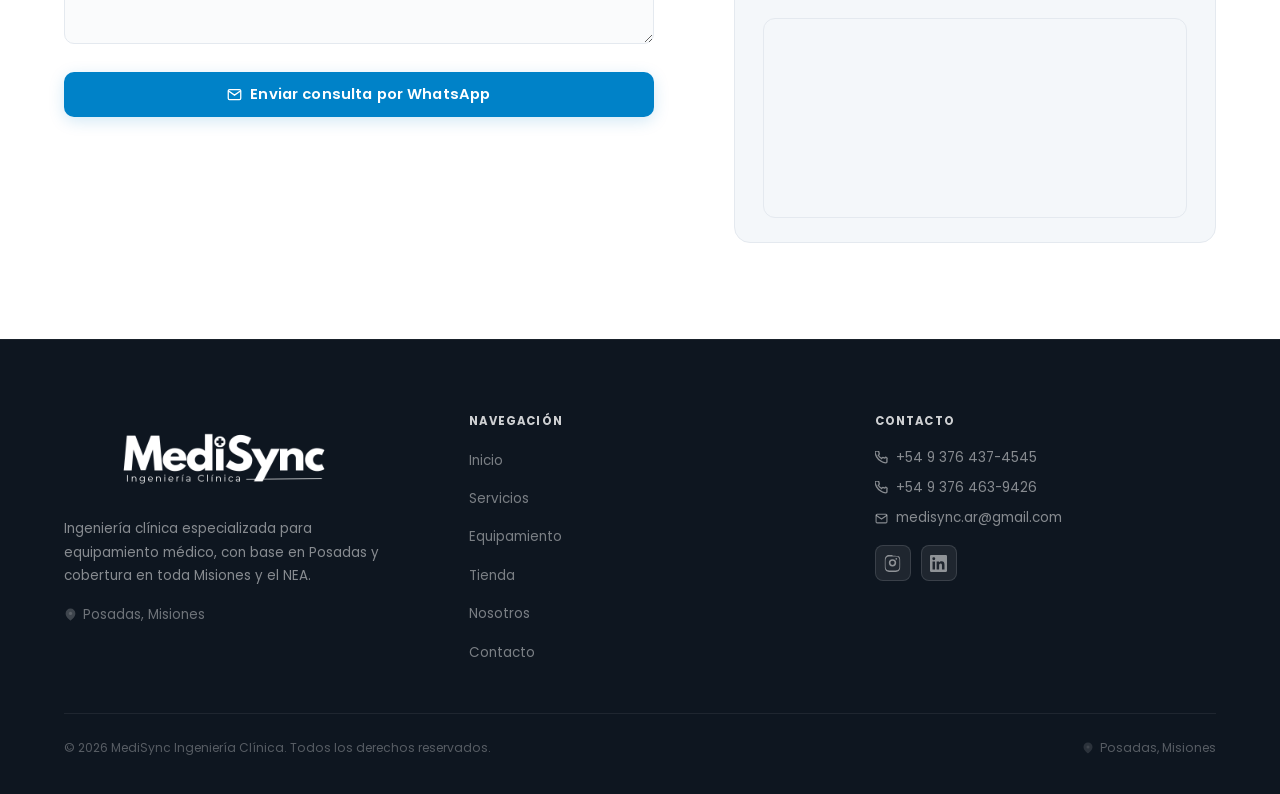
==== commit 320f6448: "Add files via upload" ====
--- a/contacto.html
+++ b/contacto.html
@@ -5,7 +5,16 @@
 <meta name="viewport" content="width=device-width, initial-scale=1.0">
 <title>Contacto | MediSync Ingeniería Clínica – Posadas, Misiones</title>
 <meta name="description" content="Contacte a MediSync para solicitar servicio técnico de equipamiento médico en Misiones. Teléfono, WhatsApp y email disponibles.">
+<meta property="og:type" content="website">
+<meta property="og:locale" content="es_AR">
+<meta property="og:site_name" content="MediSync Ingeniería Clínica">
+<meta property="og:title" content="Contacto | MediSync Ingeniería Clínica – Posadas, Misiones">
+<meta property="og:description" content="Contacte a MediSync para solicitar servicio técnico de equipamiento médico en Misiones. Teléfono, WhatsApp y email disponibles.">
+<meta property="og:image" content="img/logo1.png">
+<meta property="og:url" content="https://medisync.com.ar/contacto.html">
+<meta name="twitter:card" content="summary">
 <link rel="icon" type="image/x-icon" href="img/favicon.ico">
+<link rel="canonical" href="https://medisync.com.ar/contacto.html">
 <link rel="preconnect" href="https://fonts.googleapis.com">
 <link rel="preconnect" href="https://fonts.gstatic.com" crossorigin>
 <link href="https://fonts.googleapis.com/css2?family=Poppins:wght@300;400;500;600;700;800&display=swap" rel="stylesheet">
@@ -241,6 +250,10 @@
       </a>
     </div>
   </div>
+  <a href="#contacto-main" class="hero-scroll-cue" aria-label="Bajar a la siguiente sección">
+    Descubrir más
+    <svg width="16" height="16" fill="none" stroke="currentColor" stroke-width="2" viewBox="0 0 24 24"><path d="M12 5v14M19 12l-7 7-7-7"/></svg>
+  </a>
 </section>
 <!-- ═══ MAIN ═══ -->
 <section id="contacto-main">
@@ -268,22 +281,22 @@
         <div style="display:grid; grid-template-columns:1fr 1fr; gap:1.25rem;">
           <div class="form-group">
             <label for="nombre">Nombre completo *</label>
-            <input type="text" id="nombre" name="nombre" placeholder="Su nombre o razón social" required>
+            <input type="text" id="nombre" name="nombre" placeholder="Su nombre o razón social" autocomplete="name" required>
           </div>
           <div class="form-group">
             <label for="institucion">Institución / Empresa</label>
-            <input type="text" id="institucion" name="institucion" placeholder="Hospital, clínica...">
+            <input type="text" id="institucion" name="institucion" placeholder="Hospital, clínica..." autocomplete="organization">
           </div>
         </div>
 
         <div style="display:grid; grid-template-columns:1fr 1fr; gap:1.25rem;">
           <div class="form-group">
             <label for="telefono">Teléfono *</label>
-            <input type="tel" id="telefono" name="telefono" placeholder="376-4123456" required>
+            <input type="tel" id="telefono" name="telefono" placeholder="376-4123456" autocomplete="tel" required>
           </div>
           <div class="form-group">
             <label for="email">Email</label>
-            <input type="email" id="email" name="email" placeholder="su@email.com">
+            <input type="email" id="email" name="email" placeholder="su@email.com" autocomplete="email">
           </div>
         </div>
 
@@ -307,7 +320,7 @@
           <textarea id="mensaje" name="mensaje" rows="5" placeholder="Describa el equipo, la falla o el tipo de servicio que necesita..." required></textarea>
         </div>
 
-        <button type="submit" class="btn-primary btn-submit">
+        <button type="submit" class="btn-primary btn-submit" id="submitBtn">
           <svg width="15" height="15" fill="none" stroke="currentColor" stroke-width="2" viewBox="0 0 24 24"><path d="M4 4h16c1.1 0 2 .9 2 2v12c0 1.1-.9 2-2 2H4c-1.1 0-2-.9-2-2V6c0-1.1.9-2 2-2z"/><polyline points="22,6 12,13 2,6"/></svg>
           Enviar consulta por WhatsApp
         </button>
@@ -379,6 +392,7 @@
   e.preventDefault();
   const form = document.getElementById('contactForm');
   const success = document.getElementById('formSuccess');
+  const submitBtn = document.getElementById('submitBtn');
 
   const nombre      = document.getElementById('nombre').value;
   const institucion = document.getElementById('institucion').value;
@@ -386,6 +400,10 @@
   const equipo      = document.getElementById('equipo').value;
   const mensaje     = document.getElementById('mensaje').value;
 
+  submitBtn.disabled = true;
+  submitBtn.style.opacity = '0.7';
+  submitBtn.innerHTML = 'Enviando…';
+
   const texto = `Consulta desde el sitio web:\n\nNombre: ${nombre}\nInstitución: ${institucion || 'No indicada'}\nTeléfono: ${telefono}\nEquipo/Servicio: ${equipo || 'No especificado'}\n\nMensaje:\n${mensaje}`;
   const waUrl = `https://wa.me/5493764374545?text=${encodeURIComponent(texto)}`;
 
--- a/styles.css
+++ b/styles.css
@@ -60,6 +60,8 @@
 html {
   scroll-behavior: smooth;
   -webkit-font-smoothing: antialiased;
+  -moz-osx-font-smoothing: grayscale;
+  text-rendering: optimizeLegibility;
   overflow-x: hidden;
   width: 100%;
 }
@@ -72,6 +74,55 @@
   overflow-x: hidden;
   width: 100%;
   font-weight: 400;
+}
+
+img { max-width: 100%; display: block; }
+
+/* ─── SELECCIÓN DE TEXTO ─── */
+::selection {
+  background: var(--blue);
+  color: var(--white);
+}
+
+/* ─── SCROLLBAR ─── */
+html { scrollbar-width: thin; scrollbar-color: var(--blue-mid) var(--gray-light); }
+::-webkit-scrollbar { width: 10px; height: 10px; }
+::-webkit-scrollbar-track { background: var(--gray-light); }
+::-webkit-scrollbar-thumb {
+  background: var(--blue-mid);
+  border-radius: var(--r-pill);
+  border: 2px solid var(--gray-light);
+}
+::-webkit-scrollbar-thumb:hover { background: var(--blue); }
+
+/* ─── ACCESIBILIDAD: FOCO VISIBLE ─── */
+a:focus-visible,
+button:focus-visible,
+input:focus-visible,
+textarea:focus-visible,
+select:focus-visible,
+.btn-filtro:focus-visible {
+  outline: 2.5px solid var(--blue);
+  outline-offset: 3px;
+  border-radius: var(--r-sm);
+}
+
+/* ─── CONTENEDOR UTILITARIO ─── */
+.container {
+  max-width: 1240px;
+  margin: 0 auto;
+  width: 100%;
+}
+
+/* ─── MOVIMIENTO REDUCIDO ─── */
+@media (prefers-reduced-motion: reduce) {
+  *, *::before, *::after {
+    animation-duration: 0.001ms !important;
+    animation-iteration-count: 1 !important;
+    transition-duration: 0.001ms !important;
+    scroll-behavior: auto !important;
+  }
+  .fade-up { opacity: 1; transform: none; }
 }
 
 /* ─── NAVBAR ─── */
@@ -219,7 +270,11 @@
   background: none;
   border: none;
   padding: var(--sp-2);
-}
+  border-radius: var(--r-sm);
+  transition: background var(--t-fast) var(--ease);
+}
+
+.nav-hamburger:hover { background: var(--gray-light); }
 
 .nav-hamburger span {
   display: block;
@@ -229,6 +284,17 @@
   border-radius: 2px;
   transition: transform var(--t-base) var(--ease),
               opacity var(--t-base) var(--ease);
+  transform-origin: center;
+}
+
+.nav-hamburger.active span:nth-child(1) {
+  transform: translateY(7px) rotate(45deg);
+}
+.nav-hamburger.active span:nth-child(2) {
+  opacity: 0;
+}
+.nav-hamburger.active span:nth-child(3) {
+  transform: translateY(-7px) rotate(-45deg);
 }
 
 /* ─── MOBILE NAV ─── */
@@ -426,6 +492,45 @@
     min-height: 100dvh;
     padding: 80px 5vw 0;
   }
+}
+
+/* ─── SCROLL CUE ─── */
+.hero-scroll-cue {
+  position: absolute;
+  bottom: 28px;
+  left: 50%;
+  transform: translateX(-50%);
+  z-index: 2;
+  display: flex;
+  flex-direction: column;
+  align-items: center;
+  gap: 8px;
+  color: rgba(255,255,255,0.65);
+  text-decoration: none;
+  font-size: 0.65rem;
+  font-weight: 600;
+  letter-spacing: 0.14em;
+  text-transform: uppercase;
+  transition: color var(--t-fast) var(--ease);
+}
+
+.hero-scroll-cue:hover { color: rgba(255,255,255,0.95); }
+
+.hero-scroll-cue svg {
+  animation: scroll-bounce 2s var(--ease) infinite;
+}
+
+@keyframes scroll-bounce {
+  0%, 100% { transform: translateY(0); opacity: 0.7; }
+  50% { transform: translateY(6px); opacity: 1; }
+}
+
+@media (max-width: 700px), (max-height: 700px) {
+  .hero-scroll-cue { display: none; }
+}
+
+@media (prefers-reduced-motion: reduce) {
+  .hero-scroll-cue svg { animation: none; }
 }
 /* ─── STRIP ─── */
 #strip {
@@ -1502,6 +1607,7 @@
 .footer-links a:hover { color: rgba(255,255,255,0.85); }
 
 .footer-bottom {
+   
   border-top: 1px solid rgba(255,255,255,0.07);
   padding-top: var(--sp-5);
   display: flex;
@@ -1511,6 +1617,105 @@
   gap: var(--sp-3);
   font-size: 0.76rem;
   color: rgba(255,255,255,0.3);
+}
+.footer-social-row {
+  display: flex;
+  gap: 10px;
+  margin-top: var(--sp-4);
+}
+
+.footer-social-link {
+  display: flex;
+  align-items: center;
+  justify-content: center;
+  width: 36px;
+  height: 36px;
+  border-radius: 8px;
+  background: rgba(255,255,255,0.07);
+  border: 1px solid rgba(255,255,255,0.12);
+  color: rgba(255,255,255,0.5);
+  text-decoration: none;
+  transition: background var(--t-fast) var(--ease),
+              color var(--t-fast) var(--ease),
+              border-color var(--t-fast) var(--ease);
+}
+
+.footer-social-link.instagram:hover {
+  background: rgba(225,48,108,0.2);
+  color: #E1306C;
+  border-color: rgba(225,48,108,0.4);
+}
+
+.footer-social-link.linkedin:hover {
+  background: rgba(10,102,194,0.2);
+  color: #0A66C2;
+  border-color: rgba(10,102,194,0.4);
+}
+
+.footer-location {
+  margin-top: var(--sp-3);
+  font-size: 0.84rem;
+  color: rgba(255,255,255,0.4);
+  display: flex;
+  align-items: center;
+  gap: 6px;
+}
+
+.footer-location svg { opacity: 0.5; flex-shrink: 0; }
+
+/* ─── BOTÓN FLOTANTE WHATSAPP ─── */
+.wa-float-btn {
+  position: fixed;
+  bottom: 28px;
+  right: 28px;
+  width: 56px;
+  height: 56px;
+  border-radius: 50%;
+  background: #25D366;
+  display: flex;
+  align-items: center;
+  justify-content: center;
+  box-shadow: 0 4px 24px rgba(37,211,102,0.45);
+  z-index: 9999;
+  transition: transform var(--t-fast) var(--ease-bounce),
+              box-shadow var(--t-fast) var(--ease);
+}
+
+.wa-float-btn svg { width: 28px; height: 28px; }
+
+.wa-float-btn::before {
+  content: '';
+  position: absolute;
+  inset: 0;
+  border-radius: 50%;
+  background: #25D366;
+  opacity: 0.55;
+  animation: wa-pulse 2.6s ease-out 1.2s 2;
+  pointer-events: none;
+}
+
+@keyframes wa-pulse {
+  0%   { transform: scale(1);   opacity: 0.55; }
+  100% { transform: scale(1.9); opacity: 0; }
+}
+
+.wa-float-btn:hover {
+  transform: scale(1.1);
+  box-shadow: 0 6px 28px rgba(37,211,102,0.6);
+}
+
+@media (max-width: 600px) {
+  .wa-float-btn {
+    width: 50px;
+    height: 50px;
+    bottom: 18px;
+    right: 18px;
+  }
+  .wa-float-btn svg { width: 25px; height: 25px; }
+}
+
+@media (prefers-reduced-motion: reduce) {
+  .wa-float-btn::before { animation: none; display: none; }
 }
 
 /* ─── ANIMATIONS ─── */
@@ -1526,6 +1731,11 @@
 .stagger-4 { transition-delay: 320ms; }
 
 /* ─── RESPONSIVE ─── */
+@media (max-width: 1080px) {
+  .nav-links { gap: 1.1rem; }
+  .nav-links a { padding: 4px 6px; font-size: 0.85rem; }
+}
+
 @media (max-width: 1000px) {
   .nav-phones { display: none; }
   .gallery-grid {
@@ -1920,3 +2130,77 @@
   .team-photo-wrap { height: 240px; }
   .team-wrapper { margin: 0 5vw; }
 }
+
+/* ─── FILTROS DE CATEGORÍA (TIENDA) — Barra tipo segmented pills ─── */
+.filtros-container {
+  display: flex;
+  flex-wrap: nowrap;
+  gap: var(--sp-2);
+  margin-bottom: var(--sp-6);
+  padding: var(--sp-2);
+  background: var(--gray-light);
+  border: 1px solid var(--gray-border);
+  border-radius: var(--r-pill);
+  max-width: fit-content;
+  margin-left: auto;
+  margin-right: auto;
+  overflow-x: auto;
+  -ms-overflow-style: none;
+  scrollbar-width: none;
+}
+.filtros-container::-webkit-scrollbar { display: none; }
+
+.btn-filtro {
+  display: inline-flex;
+  align-items: center;
+  gap: 7px;
+  flex-shrink: 0;
+  font-family: var(--font);
+  font-size: 0.85rem;
+  font-weight: 600;
+  color: var(--gray-mid);
+  background: transparent;
+  border: none;
+  border-radius: var(--r-pill);
+  padding: 10px 20px;
+  cursor: pointer;
+  white-space: nowrap;
+  transition: background var(--t-fast) var(--ease),
+              color var(--t-fast) var(--ease),
+              box-shadow var(--t-fast) var(--ease),
+              transform var(--t-fast) var(--ease-bounce);
+}
+
+.btn-filtro svg {
+  width: 15px;
+  height: 15px;
+  stroke: currentColor;
+  fill: none;
+  stroke-width: 2;
+  flex-shrink: 0;
+  transition: transform var(--t-fast) var(--ease);
+}
+
+.btn-filtro:hover {
+  color: var(--blue-dark);
+  background: var(--white);
+  box-shadow: var(--shadow-xs);
+}
+
+.btn-filtro.active {
+  color: var(--white);
+  background: linear-gradient(135deg, var(--blue), var(--blue-dark));
+  box-shadow: var(--shadow-blue-sm);
+  transform: translateY(-1px);
+}
+
+.btn-filtro.active svg { transform: scale(1.08); }
+
+@media (max-width: 768px) {
+  .filtros-container {
+    max-width: 100%;
+    justify-content: flex-start;
+    border-radius: var(--r-lg);
+  }
+  .btn-filtro { padding: 9px 16px; font-size: 0.8rem; }
+}
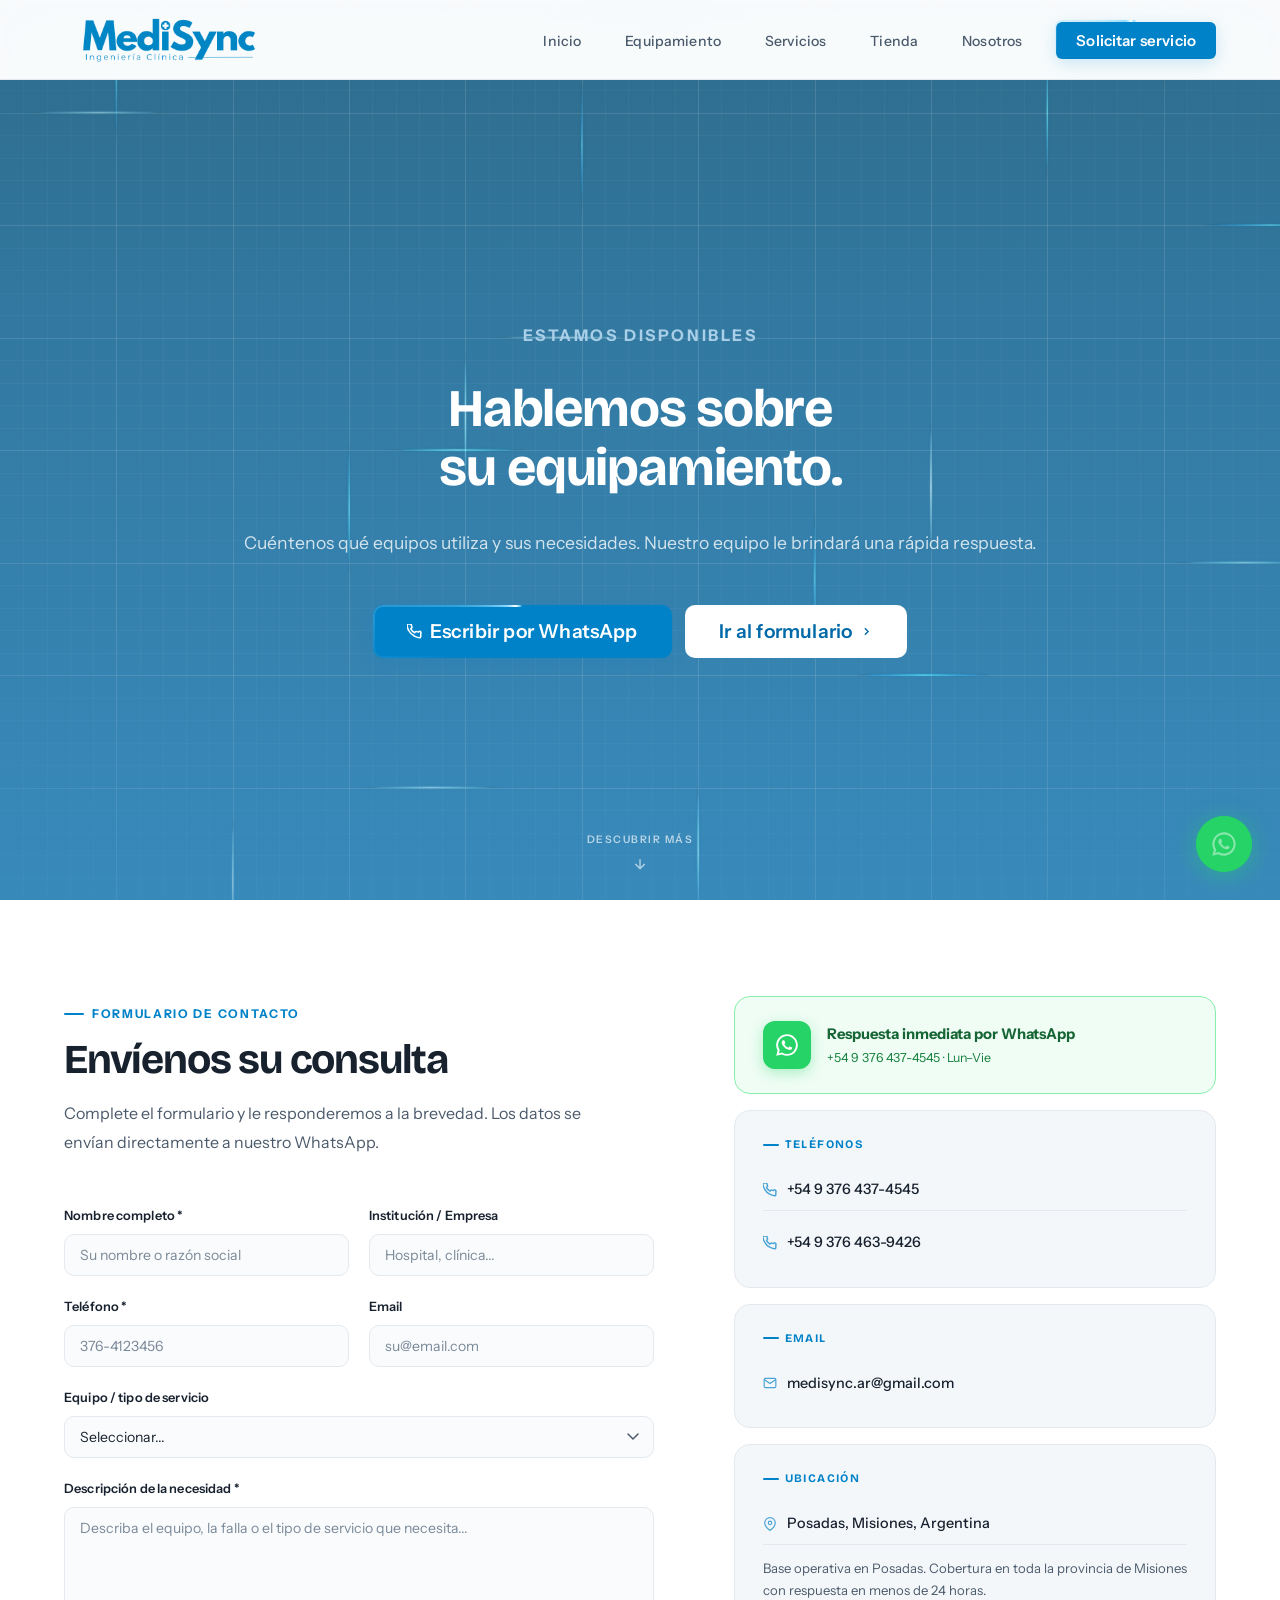
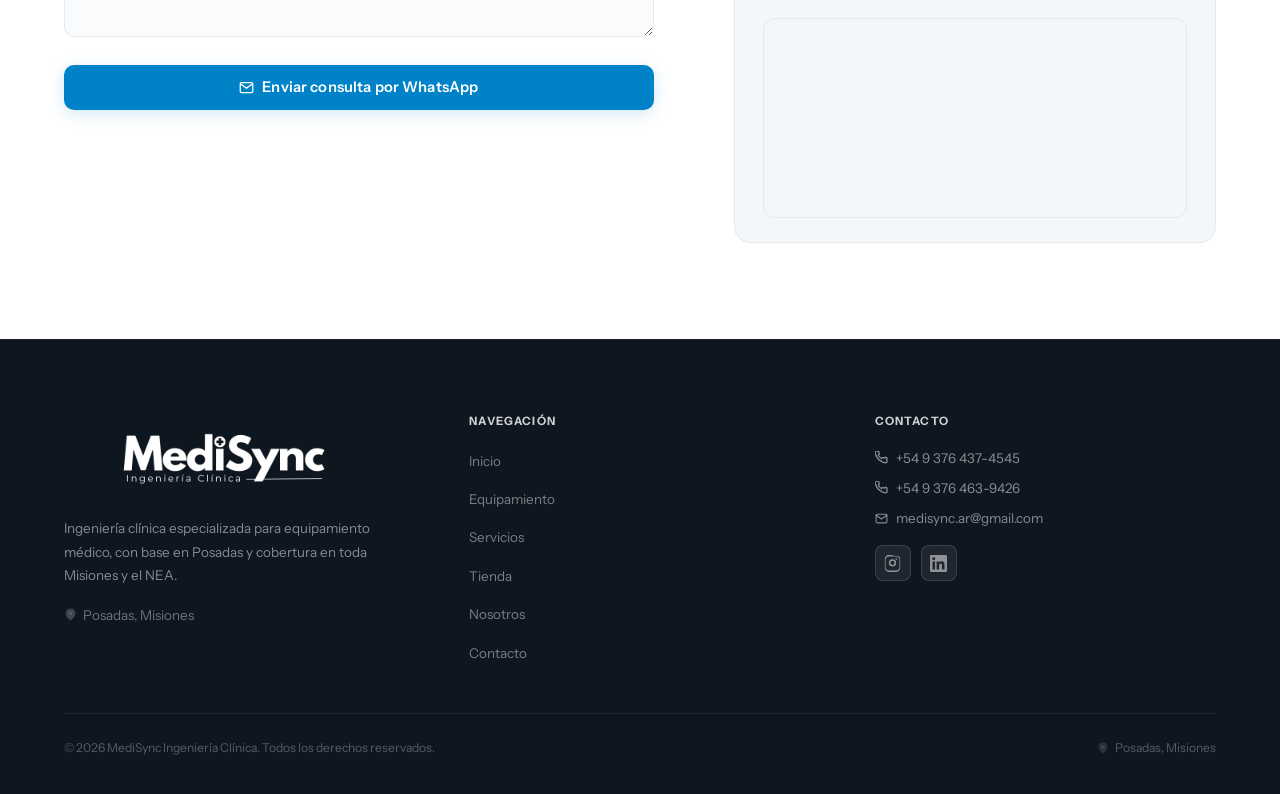
==== commit 40dd6457: "Add files via upload" ====
--- a/contacto.html
+++ b/contacto.html
@@ -17,8 +17,9 @@
 <link rel="canonical" href="https://medisync.com.ar/contacto.html">
 <link rel="preconnect" href="https://fonts.googleapis.com">
 <link rel="preconnect" href="https://fonts.gstatic.com" crossorigin>
-<link href="https://fonts.googleapis.com/css2?family=Poppins:wght@300;400;500;600;700;800&display=swap" rel="stylesheet">
+<link href="https://fonts.googleapis.com/css2?family=Bricolage+Grotesque:opsz,wght@12..96,500..800&family=Instrument+Sans:wght@400..700&display=swap" rel="stylesheet">
 <link rel="stylesheet" href="styles.css">
+<link rel="stylesheet" href="cult-effects.css">
 <style>
   #contacto-main { background: var(--white); }
 
@@ -227,20 +228,37 @@
     .contact-wa-card { flex-direction: column; text-align: center; }
   }
 </style>
+<!-- Meta Pixel Code -->
+<script>
+!function(f,b,e,v,n,t,s)
+{if(f.fbq)return;n=f.fbq=function(){n.callMethod?
+n.callMethod.apply(n,arguments):n.queue.push(arguments)};
+if(!f._fbq)f._fbq=n;n.push=n;n.loaded=!0;n.version='2.0';
+n.queue=[];t=b.createElement(e);t.async=!0;
+t.src=v;s=b.getElementsByTagName(e)[0];
+s.parentNode.insertBefore(t,s)}(window, document,'script',
+'https://connect.facebook.net/en_US/fbevents.js');
+fbq('init', '1531481185148604');
+fbq('track', 'PageView');
+</script>
+<noscript><img height="1" width="1" style="display:none"
+src="https://www.facebook.com/tr?id=1531481185148604&ev=PageView&noscript=1"
+/></noscript>
+<!-- End Meta Pixel Code -->
 </head>
 <body>
 
 <!-- ═══ HERO ═══ -->
-<section id="hero">
+<section id="hero" data-grid-beam>
   <img class="hero-bg" src="https://plus.unsplash.com/premium_photo-1726485333539-9f571001a610?q=80&w=871&auto=format&fit=crop&ixlib=rb-4.1.0&ixid=M3wxMjA3fDB8MHxwaG90by1wYWdlfHx8fGVufDB8fHx8fA%3D%3D" alt="Contacto MediSync" fetchpriority="high">
   <div class="hero-content">
     <div class="hero-top">
       <div class="hero-badge">Estamos disponibles</div>
-      <h1 class="hero-h1">Hablemos sobre<br>su equipamiento.</h1>
+      <h1 class="hero-h1" data-text-animate>Hablemos sobre<br>su equipamiento.</h1>
       <p class="hero-sub">Cuéntenos qué equipos utiliza y sus necesidades. Nuestro equipo le brindará una rápida respuesta.</p>
     </div>
     <div class="hero-actions">
-      <a href="https://wa.me/5493764374545?text=Hola%2C%20quiero%20consultar%20por%20los%20servicios%20de%20MediSync." class="btn-primary" target="_blank" rel="noopener">
+      <a href="https://wa.me/5493764374545?text=Hola%2C%20quiero%20consultar%20por%20los%20servicios%20de%20MediSync." class="btn-primary beam" target="_blank" rel="noopener">
         <svg width="15" height="15" fill="none" stroke="currentColor" stroke-width="2.5" viewBox="0 0 24 24"><path d="M22 16.92v3a2 2 0 01-2.18 2 19.79 19.79 0 01-8.63-3.07A19.5 19.5 0 013.07 10.8 19.79 19.79 0 01.01 2.18 2 2 0 012 0h3a2 2 0 012 1.72c.127.96.361 1.903.7 2.81a2 2 0 01-.45 2.11L6.09 7.91a16 16 0 006 6l1.27-1.27a2 2 0 012.11-.45c.907.339 1.85.573 2.81.7A2 2 0 0122 14.92z"/></svg>
         Escribir por WhatsApp
       </a>
@@ -416,5 +434,6 @@
 </script>
 
 <script src="componentes.js"></script>
+<script src="cult-effects.js" defer></script>
 </body>
 </html>
--- a/styles.css
+++ b/styles.css
@@ -1,5 +1,5 @@
 /* ═══════════════════════════════════════════════════════
-   MediSync — Design System v2.2
+   MediSync — Design System v2.3
    Ingeniería Biomédica · Premium · Confianza · Precisión
 ═══════════════════════════════════════════════════════ */
 
@@ -21,7 +21,8 @@
   --gray-border: #E4E9EF;
   --gray-border-strong: #C8D4DE;
 
-  --font: 'Poppins', sans-serif;
+  --font: 'Instrument Sans', system-ui, -apple-system, 'Segoe UI', Roboto, sans-serif;
+  --font-display: 'Bricolage Grotesque', 'Instrument Sans', system-ui, -apple-system, 'Segoe UI', Roboto, sans-serif;
 
   --sp-1:  4px;
   --sp-2:  8px;
@@ -2204,3 +2205,105 @@
   }
   .btn-filtro { padding: 9px 16px; font-size: 0.8rem; }
 }
+
+#logos-trust {
+  padding: 4rem 1.5rem;
+  background: var(--gray-light);
+  overflow: hidden;
+}
+
+.logos-marquee {
+  width: 100%;
+  overflow: hidden;
+  -webkit-mask-image: linear-gradient(to right, transparent, black 10%, black 90%, transparent);
+  mask-image: linear-gradient(to right, transparent, black 10%, black 90%, transparent);
+}
+
+.logos-track {
+  display: flex;
+  align-items: center;
+  gap: 4rem;
+  width: max-content;
+  animation: scroll-logos 30s linear infinite;
+}
+
+@media (hover: hover) and (pointer: fine) {
+  .logos-track:hover {
+    animation-play-state: paused;
+  }
+}
+
+.logo-item {
+  height: 130px;
+  width: auto;
+  min-width: 170px;
+  object-fit: contain;
+  filter: grayscale(100%) opacity(0.6);
+  transition: filter 0.3s ease;
+}
+
+.logo-item:hover {
+  filter: grayscale(0%) opacity(1);
+}
+
+@keyframes scroll-logos {
+  from { transform: translateX(0); }
+  to { transform: translateX(-50%); }
+}
+
+@media (max-width: 640px) {
+  #logos-trust {
+    padding: 2rem 1.5rem;
+  }
+
+  #logos-trust .section-header {
+    margin-bottom: 1.5rem;
+  }
+
+  .logos-marquee {
+    -webkit-mask-image: none;
+    mask-image: none;
+  }
+  .logos-track {
+    animation: none;
+    flex-wrap: wrap;
+    justify-content: center;
+    width: 100%;
+    gap: 1.5rem;
+  }
+  .logo-item {
+    height: 85px;
+    min-width: 110px;
+    flex: 0 1 calc(33.333% - 1.5rem);
+  }
+  /* Oculta la segunda mitad (los duplicados usados para el loop infinito) */
+  .logo-item:nth-child(n+7) {
+    display: none;
+  }
+}
+
+
+/* ─── TIPOGRAFÍA DE TÍTULOS (v2.3) ───
+   Bricolage Grotesque para títulos y cifras; Instrument Sans para el resto. */
+h1, h2, h3,
+.hero-h1,
+.section-title,
+.service-title,
+.problem-title,
+.why-title,
+.why-num,
+.equip-name,
+.team-name,
+.trust-block-title,
+.trust-card-title,
+.contact-info-card-title,
+.stat-card-num,
+#cta h2 {
+  font-family: var(--font-display);
+}
+
+.hero-h1,
+.section-title {
+  font-weight: 700;
+  letter-spacing: -1.2px;
+}
--- a/cult-effects.css
+++ b/cult-effects.css
@@ -0,0 +1,122 @@
+/* ═══════════════════════════════════════════════════════
+   MediSync — Efectos inspirados en Cult UI (MIT)
+   Border Beam · Grid Beam · Text Animate
+   Versión en CSS/JS puro, sin React ni Tailwind.
+═══════════════════════════════════════════════════════ */
+
+/* ─── BORDER BEAM ───
+   Uso: agregar la clase "beam" a un botón (.btn-primary, .nav-cta, .btn-white).
+   Una línea de luz recorre el borde del botón. */
+@property --beam-angle {
+  syntax: '<angle>';
+  inherits: false;
+  initial-value: 0deg;
+}
+
+.beam {
+  position: relative;
+  isolation: isolate;
+  --beam-width: 2px;
+  --beam-speed: 3.4s;
+  --beam-color: #8FDcFF;
+  --beam-core: #FFFFFF;
+}
+
+.beam::before {
+  content: '';
+  position: absolute;
+  inset: calc(var(--beam-width) * -1);
+  padding: var(--beam-width);
+  border-radius: inherit;
+  background: conic-gradient(
+    from var(--beam-angle),
+    transparent 0deg 250deg,
+    color-mix(in srgb, var(--beam-color) 35%, transparent) 290deg,
+    var(--beam-color) 330deg,
+    var(--beam-core) 345deg,
+    var(--beam-color) 352deg,
+    transparent 360deg
+  );
+  -webkit-mask: linear-gradient(#000 0 0) content-box, linear-gradient(#000 0 0);
+  -webkit-mask-composite: xor;
+          mask: linear-gradient(#000 0 0) content-box exclude, linear-gradient(#000 0 0);
+  animation: beam-spin var(--beam-speed) linear infinite;
+  pointer-events: none;
+  z-index: 1;
+}
+
+/* Halo suave que respira junto con el haz */
+.beam::after {
+  content: '';
+  position: absolute;
+  inset: 0;
+  border-radius: inherit;
+  box-shadow: 0 0 0 0 color-mix(in srgb, var(--beam-color) 0%, transparent);
+  animation: beam-glow var(--beam-speed) ease-in-out infinite;
+  pointer-events: none;
+  z-index: -1;
+}
+
+.beam:hover { --beam-speed: 1.8s; }
+
+@keyframes beam-spin { to { --beam-angle: 360deg; } }
+
+@keyframes beam-glow {
+  0%, 100% { box-shadow: 0 0 0 0 color-mix(in srgb, var(--beam-color) 0%, transparent); }
+  50%      { box-shadow: 0 0 18px 2px color-mix(in srgb, var(--beam-color) 45%, transparent); }
+}
+
+/* El navbar ya oculta su ::after; el halo se reemplaza por la sombra existente */
+.nav-cta.beam { --beam-width: 1.5px; }
+
+/* Botón blanco sobre fondo azul (sección final de cada página) */
+.btn-white.beam {
+  --beam-color: #0082C8;
+  --beam-core: #004B72;
+}
+
+/* Navegadores sin @property muestran el haz quieto en un punto del borde. */
+
+/* ─── GRID BEAM ───
+   Uso: data-grid-beam en el contenedor (por ejemplo #hero).
+   cult-effects.js inserta un <canvas class="grid-beam-canvas">. */
+.grid-beam-canvas {
+  position: absolute;
+  inset: 0;
+  width: 100%;
+  height: 100%;
+  z-index: 1;
+  pointer-events: none;
+  -webkit-mask-image: radial-gradient(ellipse 110% 95% at 50% 45%, #000 45%, transparent 100%);
+          mask-image: radial-gradient(ellipse 110% 95% at 50% 45%, #000 45%, transparent 100%);
+}
+
+/* Variante sin foto: fondo azul profundo propio de la marca */
+#hero.hero-grid-only {
+  background:
+    radial-gradient(ellipse 80% 60% at 50% 35%, rgba(0,130,200,0.45), transparent 70%),
+    linear-gradient(180deg, #003A59 0%, var(--blue-deep) 55%, #00314B 100%);
+}
+#hero.hero-grid-only::before { display: none; }
+#hero.hero-grid-only .hero-bg { display: none; }
+
+/* ─── TEXT ANIMATE ───
+   Uso: data-text-animate en un título. Las palabras aparecen una por una. */
+.ta-word {
+  display: inline-block;
+  animation: ta-in 0.75s cubic-bezier(0.2, 0.7, 0.2, 1) both;
+  animation-delay: calc(var(--i) * 75ms + 120ms);
+  will-change: transform, filter, opacity;
+}
+
+@keyframes ta-in {
+  from { opacity: 0; transform: translateY(0.35em); filter: blur(8px); }
+  to   { opacity: 1; transform: none;               filter: none; }
+}
+
+/* ─── MOVIMIENTO REDUCIDO ─── */
+@media (prefers-reduced-motion: reduce) {
+  .beam::before { animation: none; --beam-angle: 300deg; }
+  .beam::after  { animation: none; }
+  .ta-word      { animation: none; }
+}
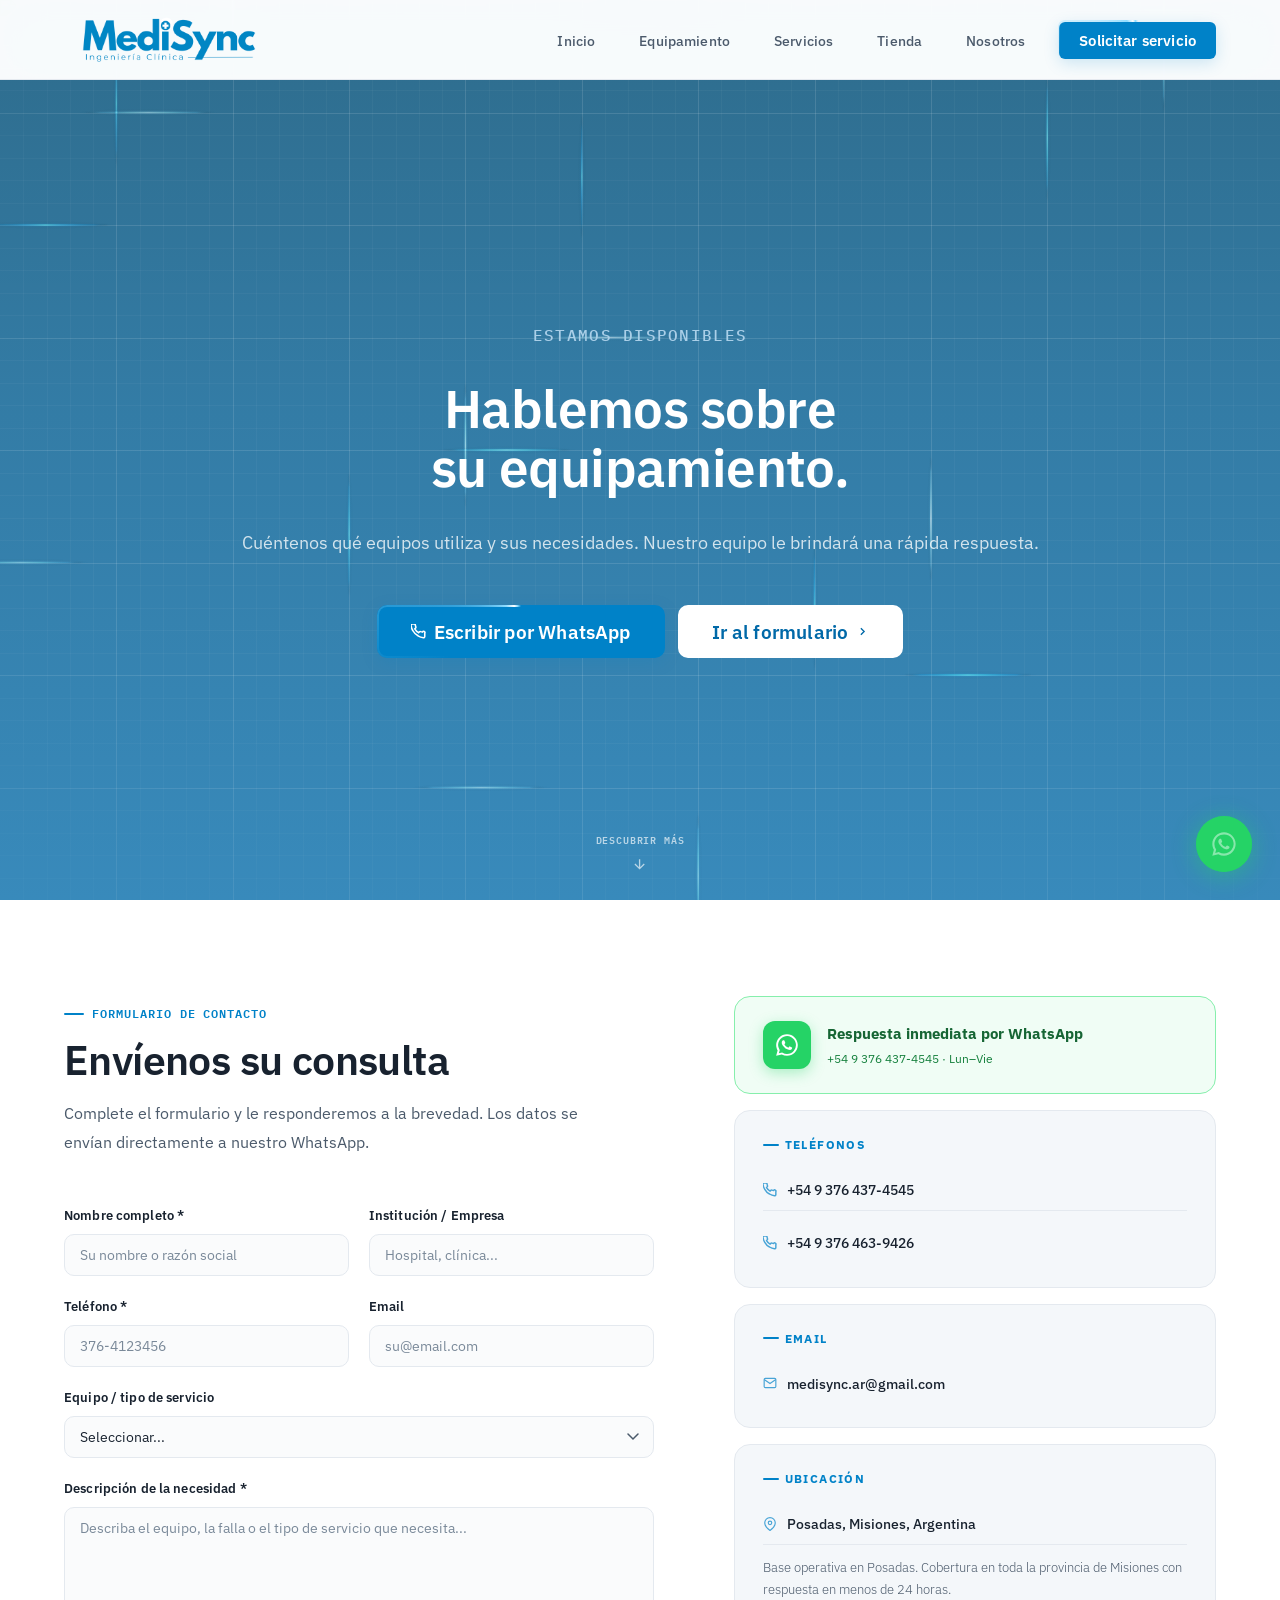
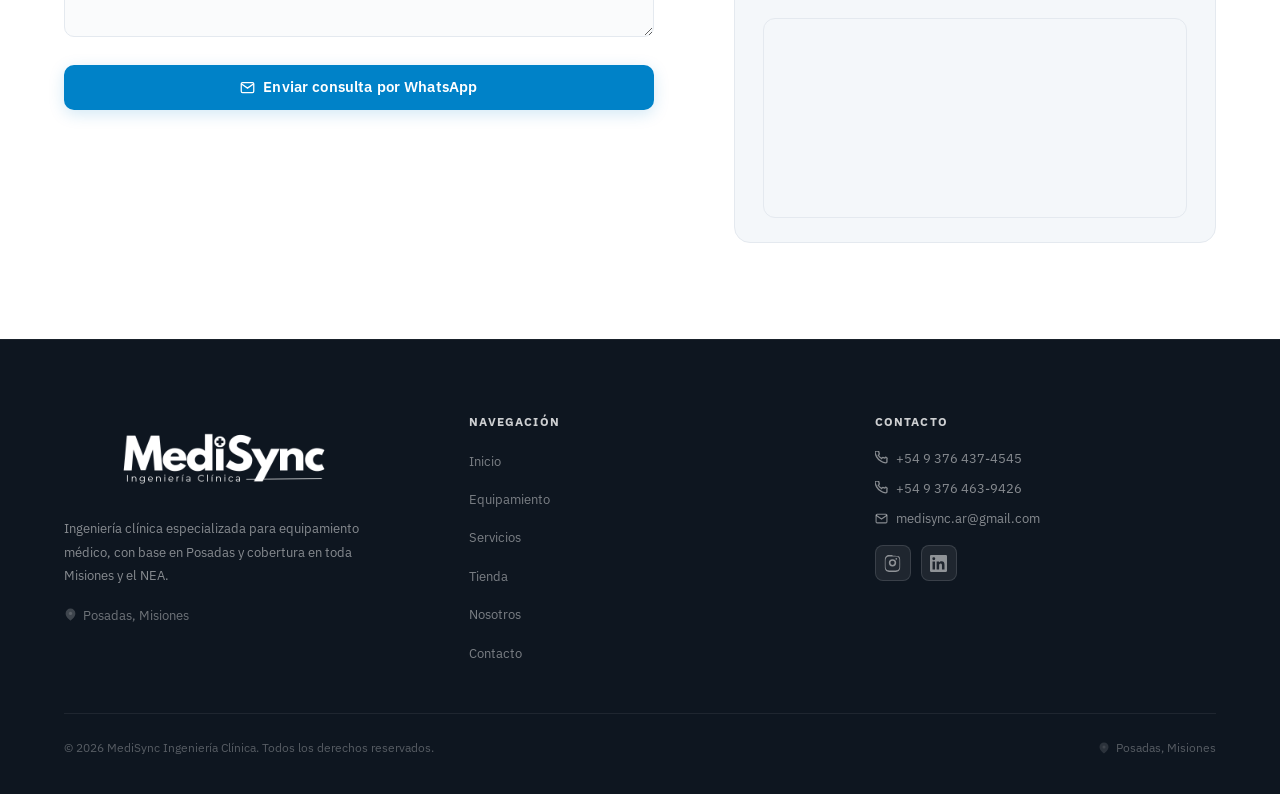
==== commit 58ba44e2: "Add files via upload" ====
--- a/contacto.html
+++ b/contacto.html
@@ -17,7 +17,7 @@
 <link rel="canonical" href="https://medisync.com.ar/contacto.html">
 <link rel="preconnect" href="https://fonts.googleapis.com">
 <link rel="preconnect" href="https://fonts.gstatic.com" crossorigin>
-<link href="https://fonts.googleapis.com/css2?family=Bricolage+Grotesque:opsz,wght@12..96,500..800&family=Instrument+Sans:wght@400..700&display=swap" rel="stylesheet">
+<link href="https://fonts.googleapis.com/css2?family=IBM+Plex+Sans:wght@400;500;600;700&family=IBM+Plex+Mono:wght@500;600&display=swap" rel="stylesheet">
 <link rel="stylesheet" href="styles.css">
 <link rel="stylesheet" href="cult-effects.css">
 <style>
--- a/styles.css
+++ b/styles.css
@@ -21,8 +21,9 @@
   --gray-border: #E4E9EF;
   --gray-border-strong: #C8D4DE;
 
-  --font: 'Instrument Sans', system-ui, -apple-system, 'Segoe UI', Roboto, sans-serif;
-  --font-display: 'Bricolage Grotesque', 'Instrument Sans', system-ui, -apple-system, 'Segoe UI', Roboto, sans-serif;
+  --font: 'IBM Plex Sans', system-ui, -apple-system, 'Segoe UI', Roboto, sans-serif;
+  --font-display: 'IBM Plex Sans', system-ui, -apple-system, 'Segoe UI', Roboto, sans-serif;
+  --font-label: 'IBM Plex Mono', ui-monospace, 'SFMono-Regular', Menlo, Consolas, monospace;
 
   --sp-1:  4px;
   --sp-2:  8px;
@@ -2283,15 +2284,15 @@
 }
 
 
-/* ─── TIPOGRAFÍA DE TÍTULOS (v2.3) ───
-   Bricolage Grotesque para títulos y cifras; Instrument Sans para el resto. */
+/* ─── TIPOGRAFÍA (v2.3) ───
+   IBM Plex Sans para títulos y texto; IBM Plex Mono para etiquetas y numeración,
+   como las lecturas de un monitor. */
 h1, h2, h3,
 .hero-h1,
 .section-title,
 .service-title,
 .problem-title,
 .why-title,
-.why-num,
 .equip-name,
 .team-name,
 .trust-block-title,
@@ -2304,6 +2305,18 @@
 
 .hero-h1,
 .section-title {
-  font-weight: 700;
-  letter-spacing: -1.2px;
-}
+  font-weight: 600;
+  letter-spacing: -0.6px;
+}
+
+.hero-badge,
+.section-label,
+.hero-scroll-cue,
+.why-num {
+  font-family: var(--font-label);
+}
+
+.hero-badge      { font-weight: 500; letter-spacing: 0.08em; }
+.section-label   { font-weight: 600; letter-spacing: 0.08em; }
+.hero-scroll-cue { letter-spacing: 0.08em; }
+.why-num         { font-weight: 500; letter-spacing: 0; }
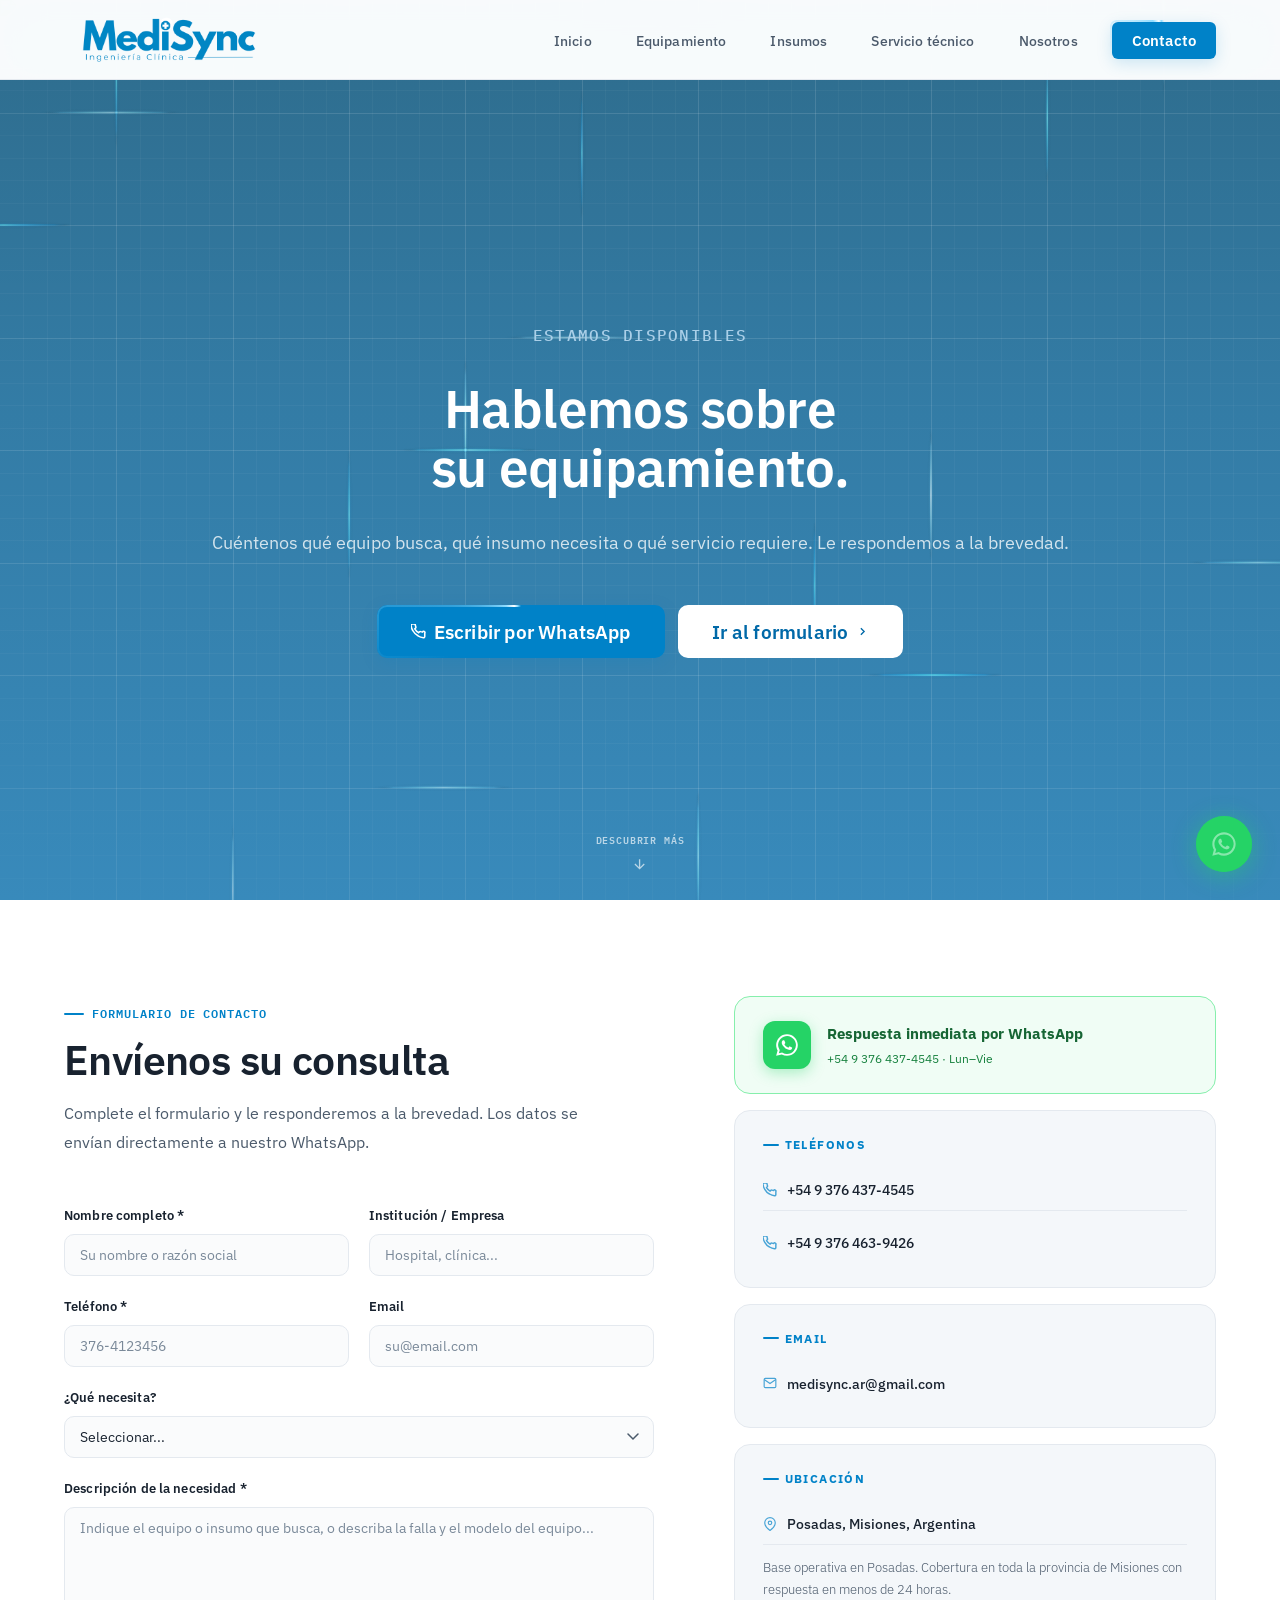
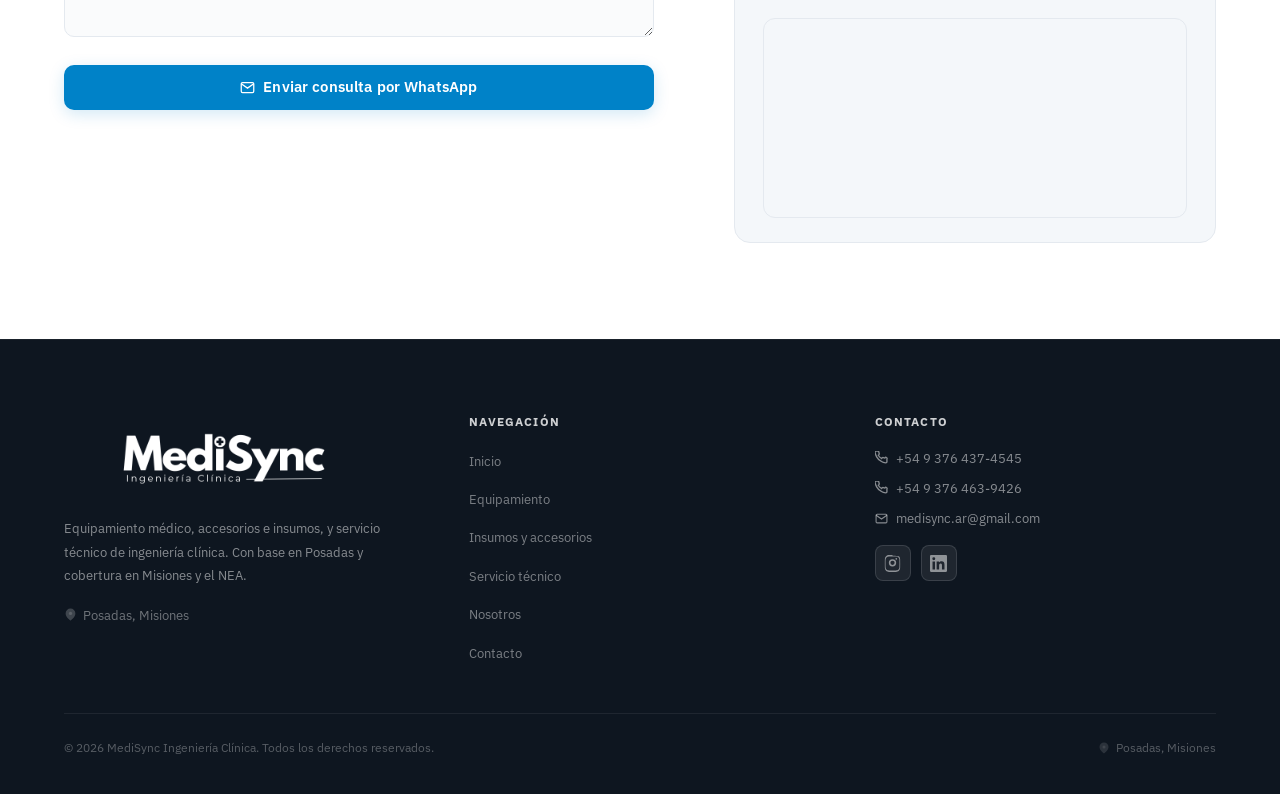
==== commit b5f771a0: "Add files via upload" ====
--- a/contacto.html
+++ b/contacto.html
@@ -4,12 +4,12 @@
 <meta charset="UTF-8">
 <meta name="viewport" content="width=device-width, initial-scale=1.0">
 <title>Contacto | MediSync Ingeniería Clínica – Posadas, Misiones</title>
-<meta name="description" content="Contacte a MediSync para solicitar servicio técnico de equipamiento médico en Misiones. Teléfono, WhatsApp y email disponibles.">
+<meta name="description" content="Contacte a MediSync para consultar por equipamiento médico, accesorios e insumos o servicio técnico en Misiones. Teléfono, WhatsApp y email.">
 <meta property="og:type" content="website">
 <meta property="og:locale" content="es_AR">
 <meta property="og:site_name" content="MediSync Ingeniería Clínica">
 <meta property="og:title" content="Contacto | MediSync Ingeniería Clínica – Posadas, Misiones">
-<meta property="og:description" content="Contacte a MediSync para solicitar servicio técnico de equipamiento médico en Misiones. Teléfono, WhatsApp y email disponibles.">
+<meta property="og:description" content="Contacte a MediSync para consultar por equipamiento médico, accesorios e insumos o servicio técnico en Misiones. Teléfono, WhatsApp y email.">
 <meta property="og:image" content="img/logo1.png">
 <meta property="og:url" content="https://medisync.com.ar/contacto.html">
 <meta name="twitter:card" content="summary">
@@ -255,7 +255,7 @@
     <div class="hero-top">
       <div class="hero-badge">Estamos disponibles</div>
       <h1 class="hero-h1" data-text-animate>Hablemos sobre<br>su equipamiento.</h1>
-      <p class="hero-sub">Cuéntenos qué equipos utiliza y sus necesidades. Nuestro equipo le brindará una rápida respuesta.</p>
+      <p class="hero-sub">Cuéntenos qué equipo busca, qué insumo necesita o qué servicio requiere. Le respondemos a la brevedad.</p>
     </div>
     <div class="hero-actions">
       <a href="https://wa.me/5493764374545?text=Hola%2C%20quiero%20consultar%20por%20los%20servicios%20de%20MediSync." class="btn-primary beam" target="_blank" rel="noopener">
@@ -319,23 +319,30 @@
         </div>
 
         <div class="form-group">
-          <label for="equipo">Equipo / tipo de servicio</label>
+          <label for="equipo">¿Qué necesita?</label>
           <select id="equipo" name="equipo">
             <option value="">Seleccionar...</option>
-            <option>Ecógrafo Mindray</option>
-            <option>Monitor de paciente</option>
-            <option>Desfibrilador</option>
-            <option>Ventilador mecánico</option>
-            <option>Bomba de infusión</option>
-            <option>Otro equipo</option>
-            <option>Contrato de mantenimiento</option>
-            <option>Consulta general</option>
+            <optgroup label="Equipamiento">
+              <option value="Comprar un ecógrafo">Comprar un ecógrafo</option>
+              <option value="Comprar otro equipo médico">Comprar otro equipo médico</option>
+            </optgroup>
+            <optgroup label="Insumos y accesorios">
+              <option value="Accesorios o insumos">Accesorios o insumos (sensores, cables, manguitos)</option>
+              <option value="Repuesto específico">Repuesto específico</option>
+            </optgroup>
+            <optgroup label="Servicio técnico">
+              <option value="Reparación de un equipo">Reparación de un equipo</option>
+              <option value="Servicio técnico Mindray">Servicio técnico Mindray</option>
+              <option value="Contrato de mantenimiento">Contrato de mantenimiento</option>
+              <option value="Relevamiento gratuito">Relevamiento gratuito</option>
+            </optgroup>
+            <option value="Otra consulta">Otra consulta</option>
           </select>
         </div>
 
         <div class="form-group">
           <label for="mensaje">Descripción de la necesidad *</label>
-          <textarea id="mensaje" name="mensaje" rows="5" placeholder="Describa el equipo, la falla o el tipo de servicio que necesita..." required></textarea>
+          <textarea id="mensaje" name="mensaje" rows="5" placeholder="Indique el equipo o insumo que busca, o describa la falla y el modelo del equipo..." required></textarea>
         </div>
 
         <button type="submit" class="btn-primary btn-submit" id="submitBtn">
@@ -422,7 +429,7 @@
   submitBtn.style.opacity = '0.7';
   submitBtn.innerHTML = 'Enviando…';
 
-  const texto = `Consulta desde el sitio web:\n\nNombre: ${nombre}\nInstitución: ${institucion || 'No indicada'}\nTeléfono: ${telefono}\nEquipo/Servicio: ${equipo || 'No especificado'}\n\nMensaje:\n${mensaje}`;
+  const texto = `Consulta desde el sitio web:\n\nNombre: ${nombre}\nInstitución: ${institucion || 'No indicada'}\nTeléfono: ${telefono}\nNecesita: ${equipo || 'No especificado'}\n\nMensaje:\n${mensaje}`;
   const waUrl = `https://wa.me/5493764374545?text=${encodeURIComponent(texto)}`;
 
   window.open(waUrl, '_blank');
--- a/styles.css
+++ b/styles.css
@@ -2320,3 +2320,310 @@
 .section-label   { font-weight: 600; letter-spacing: 0.08em; }
 .hero-scroll-cue { letter-spacing: 0.08em; }
 .why-num         { font-weight: 500; letter-spacing: 0; }
+
+
+/* ═══════════════════════════════════════════════════════
+   ESTRUCTURA v3 — Equipar · Abastecer · Mantener
+═══════════════════════════════════════════════════════ */
+
+/* ─── PILARES (inicio) ─── */
+#pilares { background: var(--white); }
+.pillars-grid {
+  display: grid;
+  grid-template-columns: repeat(3, minmax(0, 1fr));
+  gap: var(--sp-6);
+  max-width: 1240px;
+  margin: 0 auto;
+}
+.pillar-card {
+  position: relative;
+  display: flex;
+  flex-direction: column;
+  gap: var(--sp-3);
+  padding: 2rem;
+  background: var(--white);
+  border: 1px solid var(--gray-border);
+  border-radius: var(--r-xl);
+  color: inherit;
+  text-decoration: none;
+  transition: border-color var(--t-base) var(--ease),
+              transform var(--t-base) var(--ease-bounce),
+              box-shadow var(--t-base) var(--ease);
+}
+.pillar-card:hover {
+  border-color: var(--blue-mid);
+  transform: translateY(-4px);
+  box-shadow: var(--shadow-lg);
+}
+/* Flecha que une las etapas del ciclo */
+.pillar-card:not(:last-child)::after {
+  content: '';
+  position: absolute;
+  top: 50%;
+  right: calc(var(--sp-6) / -2 - 9px);
+  width: 18px; height: 18px;
+  border-top: 2px solid var(--blue-mid);
+  border-right: 2px solid var(--blue-mid);
+  transform: translateY(-50%) rotate(45deg) scale(0.6);
+}
+.pillar-step {
+  font-family: var(--font-label);
+  font-size: 0.78rem;
+  font-weight: 600;
+  letter-spacing: 0.08em;
+  text-transform: uppercase;
+  color: var(--blue);
+}
+.pillar-icon {
+  width: 48px; height: 48px;
+  border-radius: var(--r-lg);
+  background: var(--blue-light);
+  color: var(--blue);
+  display: grid; place-items: center;
+}
+.pillar-icon svg { width: 24px; height: 24px; }
+.pillar-title {
+  font-size: 1.3rem;
+  font-weight: 600;
+  line-height: 1.25;
+  color: var(--gray-dark);
+  letter-spacing: -0.3px;
+}
+.pillar-desc { font-size: 0.95rem; color: var(--gray-mid); line-height: 1.65; }
+.pillar-list {
+  list-style: none;
+  display: grid;
+  gap: 8px;
+  padding: var(--sp-4) 0 0;
+  margin-top: var(--sp-1);
+  border-top: 1px solid var(--gray-border);
+}
+.pillar-list li {
+  position: relative;
+  padding-left: 18px;
+  font-size: 0.9rem;
+  color: var(--gray-mid);
+}
+.pillar-list li::before {
+  content: '';
+  position: absolute; left: 0; top: 0.62em;
+  width: 7px; height: 7px;
+  border-radius: 2px;
+  background: var(--blue-mid);
+}
+.pillar-link {
+  margin-top: auto;
+  padding-top: var(--sp-4);
+  font-weight: 600;
+  font-size: 0.92rem;
+  color: var(--blue);
+}
+.pillar-card:hover .pillar-link { color: var(--blue-dark); }
+@media (max-width: 960px) {
+  .pillars-grid { grid-template-columns: 1fr; max-width: 560px; }
+  .pillar-card:not(:last-child)::after {
+    top: auto; right: auto;
+    left: 50%; bottom: calc(var(--sp-6) / -2 - 9px);
+    transform: translateX(-50%) rotate(135deg) scale(0.6);
+  }
+}
+
+/* ─── MINDRAY · REPRESENTACIÓN OFICIAL ─── */
+#mindray-oficial {
+  background:
+    radial-gradient(ellipse 70% 80% at 85% 50%, rgba(0,130,200,0.35), transparent 70%),
+    linear-gradient(160deg, #003A59 0%, var(--blue-deep) 100%);
+  color: var(--white);
+}
+.mindray-layout {
+  max-width: 1240px;
+  margin: 0 auto;
+  display: grid;
+  grid-template-columns: minmax(0, 1.15fr) minmax(0, 1fr);
+  gap: var(--sp-8);
+  align-items: center;
+}
+#mindray-oficial .section-label { color: rgba(130,210,255,0.95); }
+#mindray-oficial .section-title { color: var(--white); }
+#mindray-oficial .section-desc { color: rgba(255,255,255,0.75); max-width: 560px; }
+.mindray-actions { display: flex; flex-wrap: wrap; gap: 0.75rem; margin-top: var(--sp-6); }
+.chain {
+  list-style: none;
+  display: grid;
+  gap: 0;
+  position: relative;
+}
+.chain-node {
+  position: relative;
+  display: grid;
+  grid-template-columns: 44px minmax(0, 1fr);
+  gap: var(--sp-4);
+  align-items: start;
+  padding-bottom: var(--sp-6);
+}
+.chain-node:last-child { padding-bottom: 0; }
+.chain-node:not(:last-child)::before {
+  content: '';
+  position: absolute;
+  left: 21px; top: 44px; bottom: 0;
+  width: 2px;
+  background: linear-gradient(rgba(130,210,255,0.6), rgba(130,210,255,0.15));
+}
+.chain-dot {
+  width: 44px; height: 44px;
+  border-radius: 50%;
+  border: 2px solid rgba(130,210,255,0.6);
+  display: grid; place-items: center;
+  font-family: var(--font-label);
+  font-size: 0.8rem;
+  font-weight: 600;
+  color: rgba(170,225,255,0.95);
+  background: rgba(0,40,64,0.6);
+}
+.chain-node.is-us .chain-dot { background: var(--blue); border-color: var(--white); color: var(--white); }
+.chain-role {
+  font-family: var(--font-label);
+  font-size: 0.72rem;
+  letter-spacing: 0.08em;
+  text-transform: uppercase;
+  color: rgba(170,225,255,0.8);
+}
+.chain-name { font-size: 1.25rem; font-weight: 600; color: var(--white); line-height: 1.3; }
+.chain-text { font-size: 0.9rem; color: rgba(255,255,255,0.7); margin-top: 2px; }
+@media (max-width: 900px) {
+  .mindray-layout { grid-template-columns: 1fr; gap: var(--sp-7); }
+}
+
+/* ─── POR QUÉ MEDISYNC (3 puntos) ─── */
+#porque { background: var(--gray-light); }
+.reasons {
+  max-width: 1240px;
+  margin: 0 auto;
+  display: grid;
+  grid-template-columns: repeat(3, minmax(0, 1fr));
+  border-top: 1px solid var(--gray-border-strong);
+}
+.reason { padding: var(--sp-6) var(--sp-6) 0 0; min-width: 0; }
+.reason + .reason { padding-left: var(--sp-6); border-left: 1px solid var(--gray-border); }
+.reason-icon { color: var(--blue); margin-bottom: var(--sp-4); }
+.reason-icon svg { width: 26px; height: 26px; }
+.reason-title { font-family: var(--font-display); font-size: 1.12rem; font-weight: 600; color: var(--gray-dark); margin-bottom: var(--sp-2); }
+.reason-text { font-size: 0.94rem; color: var(--gray-mid); line-height: 1.7; }
+.reasons-more { max-width: 1240px; margin: var(--sp-6) auto 0; font-size: 0.92rem; }
+.reasons-more a { color: var(--blue); font-weight: 600; text-decoration: none; }
+.reasons-more a:hover { text-decoration: underline; }
+@media (max-width: 860px) {
+  .reasons { grid-template-columns: 1fr; }
+  .reason, .reason + .reason { padding: var(--sp-5) 0; border-left: 0; }
+  .reason + .reason { border-top: 1px solid var(--gray-border); }
+}
+
+/* Encabezado alineado al contenido de ancho máximo */
+.section-header.wide { max-width: 1240px; margin-left: auto; margin-right: auto; }
+
+/* CTA con varias acciones */
+.cta-actions.multi { flex-wrap: wrap; justify-content: center; }
+
+/* ─── EQUIPAMIENTO: CATEGORÍAS ─── */
+#categorias { background: var(--white); }
+.cat-grid {
+  max-width: 1240px;
+  margin: 0 auto;
+  display: grid;
+  grid-template-columns: repeat(3, minmax(0, 1fr));
+  gap: var(--sp-5);
+}
+.cat-card {
+  display: flex;
+  flex-direction: column;
+  gap: var(--sp-2);
+  padding: 1.6rem;
+  border: 1px solid var(--gray-border);
+  border-radius: var(--r-lg);
+  background: var(--white);
+  min-width: 0;
+}
+.cat-card.featured { background: var(--blue-light); border-color: var(--blue-mid); }
+.cat-head { display: flex; align-items: center; gap: var(--sp-3); }
+.cat-icon { width: 40px; height: 40px; border-radius: var(--r-md); background: var(--blue-light); color: var(--blue); display: grid; place-items: center; flex-shrink: 0; }
+.cat-card.featured .cat-icon { background: var(--white); }
+.cat-icon svg { width: 21px; height: 21px; }
+.cat-name { font-family: var(--font-display); font-size: 1.1rem; font-weight: 600; color: var(--gray-dark); line-height: 1.25; }
+.cat-badge {
+  align-self: flex-start;
+  font-family: var(--font-label);
+  font-size: 0.68rem; font-weight: 600;
+  letter-spacing: 0.06em; text-transform: uppercase;
+  color: var(--blue-deep);
+  background: var(--white);
+  border: 1px solid var(--blue-mid);
+  padding: 4px 8px; border-radius: var(--r-sm);
+}
+.cat-text { font-size: 0.92rem; color: var(--gray-mid); line-height: 1.65; }
+.cat-link { margin-top: auto; padding-top: var(--sp-2); font-weight: 600; font-size: 0.9rem; color: var(--blue); text-decoration: none; }
+.cat-link:hover { color: var(--blue-dark); text-decoration: underline; }
+.cat-note { max-width: 1240px; margin: var(--sp-6) auto 0; font-size: 0.95rem; color: var(--gray-mid); }
+.cat-note a { color: var(--blue); font-weight: 600; }
+@media (max-width: 1000px) { .cat-grid { grid-template-columns: repeat(2, minmax(0, 1fr)); } }
+@media (max-width: 640px)  { .cat-grid { grid-template-columns: 1fr; } }
+
+/* Ficha de ecógrafo: usos y botón de consulta */
+.equip-product-tags {
+  font-family: var(--font-label);
+  font-size: 0.7rem;
+  letter-spacing: 0.04em;
+  text-transform: uppercase;
+  color: var(--blue-dark);
+  margin-bottom: var(--sp-2);
+}
+a.equip-product-price { text-decoration: none; }
+a.equip-product-price:hover { text-decoration: underline; }
+
+/* ─── CON CADA EQUIPO ─── */
+#con-cada-equipo { background: var(--gray-light); }
+.bridge-grid {
+  max-width: 1240px;
+  margin: 0 auto;
+  display: grid;
+  grid-template-columns: repeat(4, minmax(0, 1fr));
+  gap: var(--sp-6);
+}
+.bridge-item { min-width: 0; }
+.bridge-icon { color: var(--blue); margin-bottom: var(--sp-3); }
+.bridge-icon svg { width: 26px; height: 26px; }
+.bridge-title { font-family: var(--font-display); font-weight: 600; font-size: 1.05rem; color: var(--gray-dark); margin-bottom: 6px; }
+.bridge-text { font-size: 0.92rem; color: var(--gray-mid); line-height: 1.65; }
+.bridge-text a { color: var(--blue); font-weight: 600; }
+@media (max-width: 960px) { .bridge-grid { grid-template-columns: repeat(2, minmax(0, 1fr)); } }
+@media (max-width: 560px) { .bridge-grid { grid-template-columns: 1fr; } }
+
+/* ─── SERVICIO TÉCNICO: POR QUÉ IMPORTA ─── */
+#impacto { background: var(--white); padding-top: 80px; padding-bottom: 72px; }
+.impact-layout {
+  max-width: 1240px;
+  margin: 0 auto;
+  display: grid;
+  grid-template-columns: minmax(0, 1fr) minmax(0, 1.1fr);
+  gap: var(--sp-8);
+  align-items: center;
+}
+.impact-layout .section-header { margin-bottom: 0; }
+.impact-list { list-style: none; display: grid; gap: 0; border-top: 1px solid var(--gray-border); }
+.impact-list li { display: grid; grid-template-columns: 28px minmax(0, 1fr); gap: var(--sp-3); padding: var(--sp-4) 0; border-bottom: 1px solid var(--gray-border); }
+.impact-list svg { width: 22px; height: 22px; color: var(--blue); margin-top: 2px; }
+.impact-list b { display: block; font-family: var(--font-display); font-weight: 600; color: var(--gray-dark); }
+.impact-list span { font-size: 0.93rem; color: var(--gray-mid); }
+@media (max-width: 900px) { .impact-layout { grid-template-columns: 1fr; gap: var(--sp-6); } }
+
+/* ─── NOSOTROS: MISIÓN Y VISIÓN COMPACTAS ─── */
+.mv-compact {
+  max-width: 1240px;
+  margin: 0 auto;
+  display: grid;
+  grid-template-columns: repeat(2, minmax(0, 1fr));
+  gap: var(--sp-6);
+}
+.mv-compact div { border-left: 3px solid var(--blue); padding: 4px 0 4px var(--sp-5); }
+.mv-compact .mv-label { font-family: var(--font-label); font-size: 0.75rem; letter-spacing: 0.08em; text-transform: uppercase; color: var(--blue); margin-bottom: 6px; }
+.mv-compact p { font-family: var(--font-display); font-size: 1.15rem; font-weight: 500; line-height: 1.5; color: var(--gray-dark); }
+@media (max-width: 760px) { .mv-compact { grid-template-columns: 1fr; } }
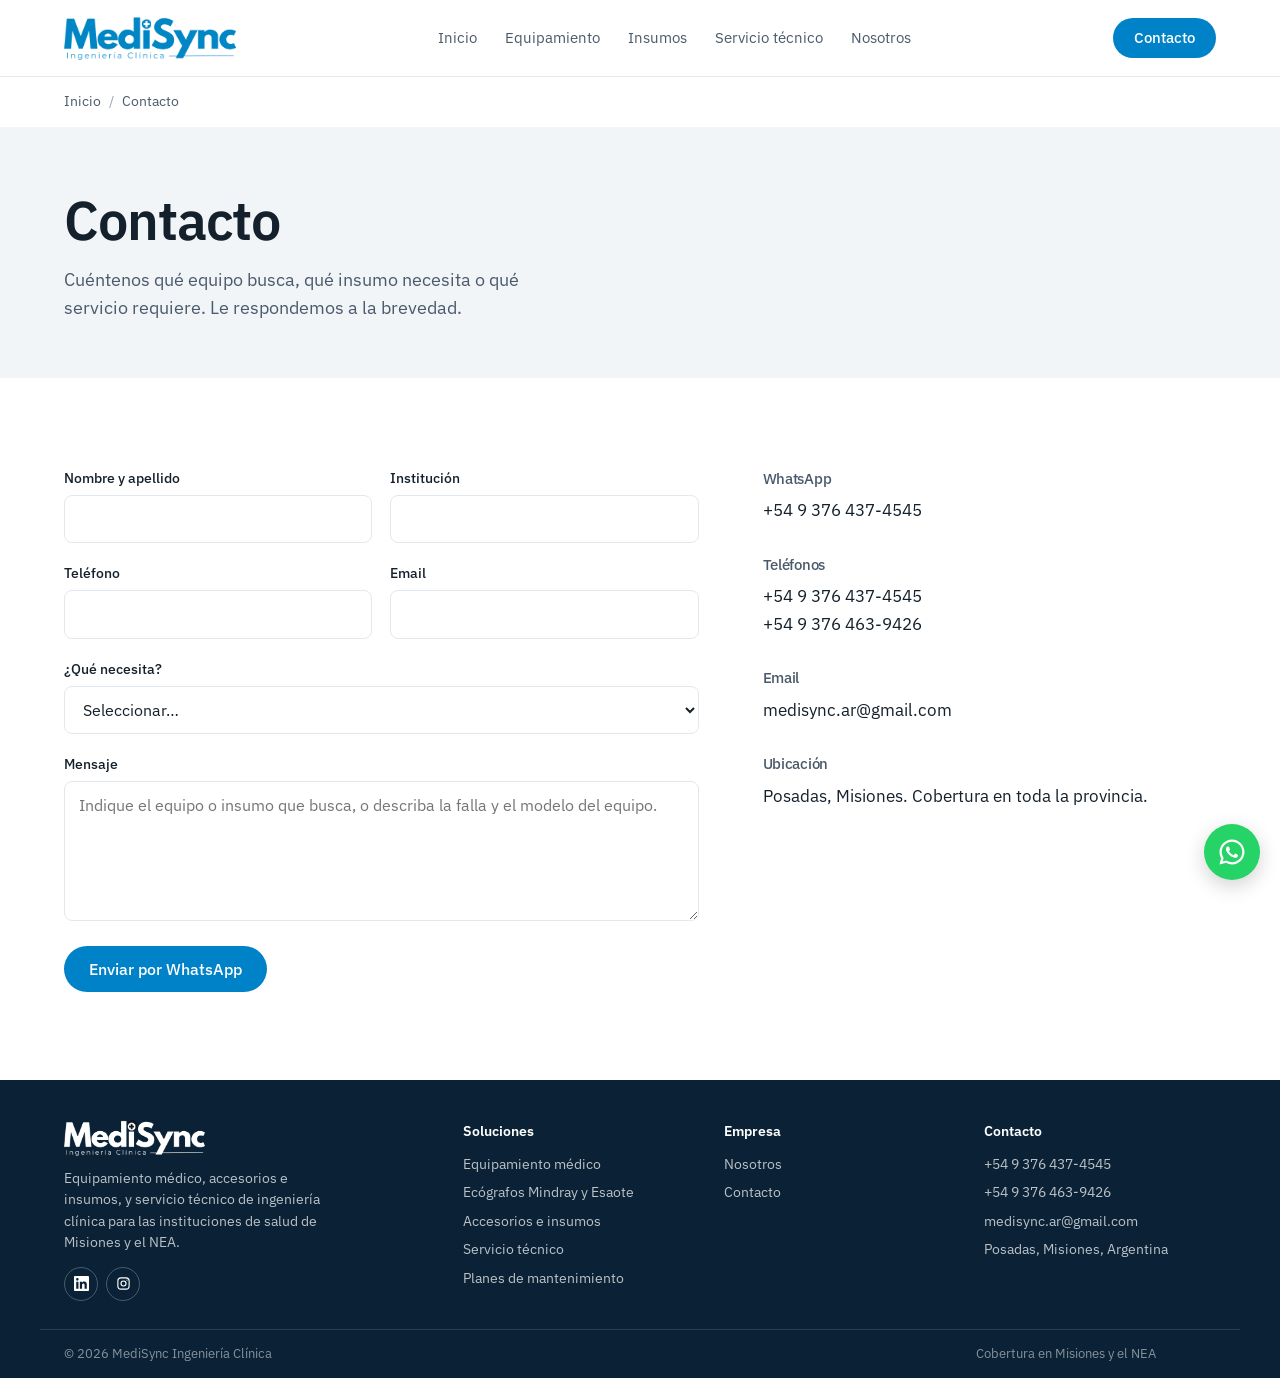
==== commit d19e16f1: "Nueva versión del sitio: estilo limpio y empresarial - Seis páginas rediseñadas con el hilo Equipar," ====
--- a/contacto.html
+++ b/contacto.html
@@ -1,8 +1,8 @@
-<!DOCTYPE html>
+<!doctype html>
 <html lang="es">
 <head>
-<meta charset="UTF-8">
-<meta name="viewport" content="width=device-width, initial-scale=1.0">
+<meta charset="utf-8">
+<meta name="viewport" content="width=device-width, initial-scale=1, viewport-fit=cover">
 <title>Contacto | MediSync Ingeniería Clínica – Posadas, Misiones</title>
 <meta name="description" content="Contacte a MediSync para consultar por equipamiento médico, accesorios e insumos o servicio técnico en Misiones. Teléfono, WhatsApp y email.">
 <meta property="og:type" content="website">
@@ -15,219 +15,6 @@
 <meta name="twitter:card" content="summary">
 <link rel="icon" type="image/x-icon" href="img/favicon.ico">
 <link rel="canonical" href="https://medisync.com.ar/contacto.html">
-<link rel="preconnect" href="https://fonts.googleapis.com">
-<link rel="preconnect" href="https://fonts.gstatic.com" crossorigin>
-<link href="https://fonts.googleapis.com/css2?family=IBM+Plex+Sans:wght@400;500;600;700&family=IBM+Plex+Mono:wght@500;600&display=swap" rel="stylesheet">
-<link rel="stylesheet" href="styles.css">
-<link rel="stylesheet" href="cult-effects.css">
-<style>
-  #contacto-main { background: var(--white); }
-
-  /* ─── Grid principal con más aire ─── */
-  .contact-grid {
-    display: grid;
-    grid-template-columns: 1.1fr 0.9fr;
-    gap: 5rem;
-    align-items: start;
-  }
-
-  /* ─── Formulario ─── */
-  .contact-form {
-    display: flex;
-    flex-direction: column;
-    gap: 1.25rem;
-  }
-
-  .form-group input::placeholder,
-  .form-group textarea::placeholder {
-    color: var(--gray-soft);
-    opacity: 1;
-  }
-
-  .form-group textarea {
-    min-height: 130px;
-    resize: vertical;
-  }
-
-  /* Select con apariencia consistente */
-  .form-group select {
-    appearance: none;
-    -webkit-appearance: none;
-    background-image: url("data:image/svg+xml,%3Csvg width='12' height='8' viewBox='0 0 12 8' fill='none' xmlns='http://www.w3.org/2000/svg'%3E%3Cpath d='M1 1L6 6L11 1' stroke='%234B5A6B' stroke-width='1.5' stroke-linecap='round'/%3E%3C/svg%3E");
-    background-repeat: no-repeat;
-    background-position: right 14px center;
-    padding-right: 40px;
-    cursor: pointer;
-  }
-
-  /* Botón submit ancho completo */
-  .btn-submit {
-    width: 100%;
-    justify-content: center;
-    padding: 13px 28px;
-    font-size: 0.92rem;
-    margin-top: 0.5rem;
-    border-radius: var(--r-md);
-  }
-
-  /* ─── Success state ─── */
-  .form-success {
-    display: none;
-    background: var(--blue-light);
-    border: 1.5px solid var(--blue-mid);
-    border-radius: 18px;
-    padding: 2.5rem 2rem;
-    text-align: center;
-  }
-  .form-success.show { display: block; }
-  .form-success-icon { font-size: 2.75rem; margin-bottom: 1rem; display: block; }
-  .form-success h3 {
-    font-size: 1.15rem; font-weight: 800;
-    color: var(--gray-dark); margin-bottom: 0.6rem;
-    letter-spacing: -0.3px;
-  }
-  .form-success p {
-    font-size: 0.875rem; color: var(--gray-mid);
-    line-height: 1.75; max-width: 420px; margin: 0 auto 1.5rem;
-  }
-
-  /* ─── Info block ─── */
-  .contact-info-block {
-    display: flex;
-    flex-direction: column;
-    gap: 1rem;
-    position: sticky;
-    top: 96px; /* debajo de la navbar */
-  }
-
-  .contact-info-card {
-    background: var(--gray-light);
-    border-radius: var(--r-lg);
-    padding: 1.5rem 1.75rem;
-    border: 1px solid var(--gray-border);
-    transition: box-shadow var(--t-base) var(--ease),
-                border-color var(--t-base) var(--ease);
-  }
-  .contact-info-card:hover {
-    box-shadow: var(--shadow-sm);
-    border-color: var(--blue-mid);
-  }
-
-  .contact-info-card-title {
-    font-size: 0.72rem;
-    font-weight: 700;
-    letter-spacing: 0.12em;
-    text-transform: uppercase;
-    color: var(--blue);
-    margin-bottom: 1rem;
-    display: flex;
-    align-items: center;
-    gap: 6px;
-  }
-  .contact-info-card-title::before {
-    content: '';
-    display: block;
-    width: 16px; height: 2px;
-    background: var(--blue);
-    border-radius: 2px;
-    flex-shrink: 0;
-  }
-
-  .contact-info-item {
-    display: flex;
-    align-items: center;
-    gap: 10px;
-    font-size: 0.9rem;
-    font-weight: 500;
-    color: var(--gray-dark);
-    text-decoration: none;
-    padding: 8px 0;
-    border-bottom: 1px solid var(--gray-border);
-    transition: color var(--t-fast) var(--ease);
-  }
-  .contact-info-item:last-of-type { border-bottom: none; }
-  .contact-info-item:hover { color: var(--blue); }
-
-  .contact-info-item svg {
-    color: var(--blue);
-    flex-shrink: 0;
-    opacity: 0.7;
-  }
-
-  /* ─── WhatsApp card destacada ─── */
-  .contact-wa-card {
-    background: #F0FDF5;
-    border: 1.5px solid #86EFAC;
-    border-radius: var(--r-lg);
-    padding: 1.5rem 1.75rem;
-    display: flex;
-    align-items: center;
-    gap: 1rem;
-    text-decoration: none;
-    transition: box-shadow var(--t-base) var(--ease),
-                transform var(--t-fast) var(--ease-bounce),
-                border-color var(--t-base) var(--ease);
-  }
-  .contact-wa-card:hover {
-    box-shadow: 0 6px 24px rgba(37,211,102,0.18);
-    transform: translateY(-2px);
-    border-color: #25D366;
-  }
-  .contact-wa-icon {
-    width: 48px; height: 48px;
-    border-radius: 12px;
-    background: #25D366;
-    display: flex; align-items: center; justify-content: center;
-    flex-shrink: 0;
-    box-shadow: 0 4px 14px rgba(37,211,102,0.35);
-  }
-  .contact-wa-title {
-    font-size: 0.92rem;
-    font-weight: 700;
-    color: #166534;
-    margin-bottom: 2px;
-  }
-  .contact-wa-sub {
-    font-size: 0.78rem;
-    color: #15803D;
-    font-weight: 400;
-  }
-
-  /* ─── Mapa ─── */
-  .map-container {
-    width: 100%;
-    height: 200px;
-    border-radius: 12px;
-    overflow: hidden;
-    border: 1px solid var(--gray-border);
-    margin-top: 1rem;
-  }
-  .map-container iframe {
-    width: 100%; height: 100%; border: 0;
-  }
-
-  /* ─── Nota de dirección ─── */
-  .contact-location-note {
-    font-size: 0.82rem;
-    color: var(--gray-mid);
-    line-height: 1.7;
-    font-weight: 300;
-    margin-top: 0.75rem;
-  }
-
-  /* ─── Responsive ─── */
-  @media (max-width: 900px) {
-  .contact-grid {
-    grid-template-columns: 1fr;
-    gap: 3rem;
-  }
-  .contact-info-block { position: static; }
-}
-
-  @media (max-width: 500px) {
-    .contact-wa-card { flex-direction: column; text-align: center; }
-  }
-</style>
 <!-- Meta Pixel Code -->
 <script>
 !function(f,b,e,v,n,t,s)
@@ -245,202 +32,129 @@
 src="https://www.facebook.com/tr?id=1531481185148604&ev=PageView&noscript=1"
 /></noscript>
 <!-- End Meta Pixel Code -->
+<link rel="preconnect" href="https://fonts.googleapis.com">
+<link rel="preconnect" href="https://fonts.gstatic.com" crossorigin>
+<link href="https://fonts.googleapis.com/css2?family=IBM+Plex+Sans:wght@400;500;600&display=swap" rel="stylesheet">
+<link rel="stylesheet" href="styles.css">
 </head>
 <body>
+<header class="site">
+  <div class="wrap nav">
+    <a href="index.html" aria-label="MediSync, inicio"><img src="img/logo-header.png" alt="MediSync Ingeniería Clínica"></a>
+    <ul><li><a href="index.html">Inicio</a></li><li><a href="equipos.html">Equipamiento</a></li><li><a href="tienda.html">Insumos</a></li><li><a href="servicios.html">Servicio técnico</a></li><li><a href="nosotros.html">Nosotros</a></li></ul>
+    <a class="btn btn-primary" href="contacto.html">Contacto</a>
+    <button class="menu-btn" type="button" aria-label="Abrir menú" aria-expanded="false" aria-controls="mmenu"><svg viewBox="0 0 24 24" fill="none" stroke="currentColor" stroke-width="2" stroke-linecap="round"><path d="M4 7h16M4 12h16M4 17h16"/></svg></button>
+  </div>
+  <nav class="mobile-menu" id="mmenu" aria-label="Menú"><a href="index.html">Inicio</a><a href="equipos.html">Equipamiento</a><a href="tienda.html">Insumos</a><a href="servicios.html">Servicio técnico</a><a href="nosotros.html">Nosotros</a><a href="contacto.html" aria-current="page">Contacto</a></nav>
+</header>
+<div class="wrap crumbs" aria-label="Ubicación"><a href="index.html">Inicio</a><span>/</span>Contacto</div>
 
-<!-- ═══ HERO ═══ -->
-<section id="hero" data-grid-beam>
-  <img class="hero-bg" src="https://plus.unsplash.com/premium_photo-1726485333539-9f571001a610?q=80&w=871&auto=format&fit=crop&ixlib=rb-4.1.0&ixid=M3wxMjA3fDB8MHxwaG90by1wYWdlfHx8fGVufDB8fHx8fA%3D%3D" alt="Contacto MediSync" fetchpriority="high">
-  <div class="hero-content">
-    <div class="hero-top">
-      <div class="hero-badge">Estamos disponibles</div>
-      <h1 class="hero-h1" data-text-animate>Hablemos sobre<br>su equipamiento.</h1>
-      <p class="hero-sub">Cuéntenos qué equipo busca, qué insumo necesita o qué servicio requiere. Le respondemos a la brevedad.</p>
-    </div>
-    <div class="hero-actions">
-      <a href="https://wa.me/5493764374545?text=Hola%2C%20quiero%20consultar%20por%20los%20servicios%20de%20MediSync." class="btn-primary beam" target="_blank" rel="noopener">
-        <svg width="15" height="15" fill="none" stroke="currentColor" stroke-width="2.5" viewBox="0 0 24 24"><path d="M22 16.92v3a2 2 0 01-2.18 2 19.79 19.79 0 01-8.63-3.07A19.5 19.5 0 013.07 10.8 19.79 19.79 0 01.01 2.18 2 2 0 012 0h3a2 2 0 012 1.72c.127.96.361 1.903.7 2.81a2 2 0 01-.45 2.11L6.09 7.91a16 16 0 006 6l1.27-1.27a2 2 0 012.11-.45c.907.339 1.85.573 2.81.7A2 2 0 0122 14.92z"/></svg>
-        Escribir por WhatsApp
-      </a>
-      <a href="#contacto-main" class="btn-secondary">
-        Ir al formulario
-        <svg width="13" height="13" fill="none" stroke="currentColor" stroke-width="2.5" viewBox="0 0 24 24"><path d="M9 18l6-6-6-6"/></svg>
-      </a>
+<section class="hero-light simple">
+  <div class="wrap">
+    <div>
+      <h1>Contacto</h1>
+      <p>Cuéntenos qué equipo busca, qué insumo necesita o qué servicio requiere. Le respondemos a la brevedad.</p>
     </div>
   </div>
-  <a href="#contacto-main" class="hero-scroll-cue" aria-label="Bajar a la siguiente sección">
-    Descubrir más
-    <svg width="16" height="16" fill="none" stroke="currentColor" stroke-width="2" viewBox="0 0 24 24"><path d="M12 5v14M19 12l-7 7-7-7"/></svg>
-  </a>
 </section>
-<!-- ═══ MAIN ═══ -->
-<section id="contacto-main">
-  <div class="contact-grid">
-
-    <!-- Columna izquierda: formulario -->
-    <div>
-      <div class="section-header">
-        <div class="section-label">Formulario de contacto</div>
-        <h2 class="section-title">Envíenos su consulta</h2>
-        <p class="section-desc">Complete el formulario y le responderemos a la brevedad. Los datos se envían directamente a nuestro WhatsApp.</p>
+<section class="block">
+  <div class="wrap contact">
+    <form class="form" id="cform">
+      <div class="two">
+        <div><label for="nombre">Nombre y apellido</label><input id="nombre" name="nombre" autocomplete="name" required></div>
+        <div><label for="inst">Institución</label><input id="inst" name="inst" autocomplete="organization"></div>
       </div>
-
-      <!-- Estado de éxito -->
-      <div class="form-success" id="formSuccess">
-        <span class="form-success-icon">✅</span>
-        <h3>¡Consulta enviada correctamente!</h3>
-        <p>Se abrió WhatsApp con su mensaje pre-cargado. Si no se abrió automáticamente, puede escribirnos directamente.</p>
-        <a href="https://wa.me/5493764374545" target="_blank" rel="noopener" class="btn-primary" style="display:inline-flex; margin-top:0.5rem;">
-          Abrir WhatsApp
-        </a>
+      <div class="two">
+        <div><label for="tel">Teléfono</label><input id="tel" name="tel" type="tel" autocomplete="tel" required></div>
+        <div><label for="mail">Email</label><input id="mail" name="mail" type="email" autocomplete="email"></div>
       </div>
-
-      <form class="contact-form" id="contactForm" onsubmit="handleSubmit(event)" novalidate>
-        <div style="display:grid; grid-template-columns:1fr 1fr; gap:1.25rem;">
-          <div class="form-group">
-            <label for="nombre">Nombre completo *</label>
-            <input type="text" id="nombre" name="nombre" placeholder="Su nombre o razón social" autocomplete="name" required>
-          </div>
-          <div class="form-group">
-            <label for="institucion">Institución / Empresa</label>
-            <input type="text" id="institucion" name="institucion" placeholder="Hospital, clínica..." autocomplete="organization">
-          </div>
-        </div>
-
-        <div style="display:grid; grid-template-columns:1fr 1fr; gap:1.25rem;">
-          <div class="form-group">
-            <label for="telefono">Teléfono *</label>
-            <input type="tel" id="telefono" name="telefono" placeholder="376-4123456" autocomplete="tel" required>
-          </div>
-          <div class="form-group">
-            <label for="email">Email</label>
-            <input type="email" id="email" name="email" placeholder="su@email.com" autocomplete="email">
-          </div>
-        </div>
-
-        <div class="form-group">
-          <label for="equipo">¿Qué necesita?</label>
-          <select id="equipo" name="equipo">
-            <option value="">Seleccionar...</option>
-            <optgroup label="Equipamiento">
-              <option value="Comprar un ecógrafo">Comprar un ecógrafo</option>
-              <option value="Comprar otro equipo médico">Comprar otro equipo médico</option>
-            </optgroup>
-            <optgroup label="Insumos y accesorios">
-              <option value="Accesorios o insumos">Accesorios o insumos (sensores, cables, manguitos)</option>
-              <option value="Repuesto específico">Repuesto específico</option>
-            </optgroup>
-            <optgroup label="Servicio técnico">
-              <option value="Reparación de un equipo">Reparación de un equipo</option>
-              <option value="Servicio técnico Mindray">Servicio técnico Mindray</option>
-              <option value="Contrato de mantenimiento">Contrato de mantenimiento</option>
-              <option value="Relevamiento gratuito">Relevamiento gratuito</option>
-            </optgroup>
-            <option value="Otra consulta">Otra consulta</option>
-          </select>
-        </div>
-
-        <div class="form-group">
-          <label for="mensaje">Descripción de la necesidad *</label>
-          <textarea id="mensaje" name="mensaje" rows="5" placeholder="Indique el equipo o insumo que busca, o describa la falla y el modelo del equipo..." required></textarea>
-        </div>
-
-        <button type="submit" class="btn-primary btn-submit" id="submitBtn">
-          <svg width="15" height="15" fill="none" stroke="currentColor" stroke-width="2" viewBox="0 0 24 24"><path d="M4 4h16c1.1 0 2 .9 2 2v12c0 1.1-.9 2-2 2H4c-1.1 0-2-.9-2-2V6c0-1.1.9-2 2-2z"/><polyline points="22,6 12,13 2,6"/></svg>
-          Enviar consulta por WhatsApp
-        </button>
-      </form>
-    </div>
-
-    <!-- Columna derecha: info sticky -->
-    <div class="contact-info-block">
-
-      <!-- WhatsApp destacado arriba -->
-      <a href="https://wa.me/5493764374545?text=Hola%2C%20quiero%20consultar%20por%20los%20servicios%20de%20MediSync." target="_blank" rel="noopener" class="contact-wa-card fade-up">
-        <div class="contact-wa-icon">
-          <svg viewBox="0 0 48 48" xmlns="http://www.w3.org/2000/svg" style="width:26px;height:26px">
-            <path fill="#fff" d="M24 4C13 4 4 13 4 24c0 3.6.97 7 2.66 9.93L4 44l10.3-2.62A19.9 19.9 0 0024 44c11 0 20-9 20-20S35 4 24 4zm0 36.4a16.3 16.3 0 01-8.3-2.27l-.6-.35-6.1 1.56 1.62-5.9-.38-.6A16.4 16.4 0 1124 40.4zm9-12.26c-.5-.25-2.9-1.43-3.35-1.59-.44-.16-.76-.24-1.08.25-.32.5-1.26 1.59-1.54 1.92-.28.32-.57.36-1.06.12a13.3 13.3 0 01-3.9-2.41 14.6 14.6 0 01-2.7-3.36c-.28-.5 0-.76.21-1.01.2-.22.5-.57.74-.86.25-.28.33-.5.5-.83.16-.32.08-.61-.04-.86-.12-.25-1.08-2.62-1.48-3.58-.39-.94-.79-.81-1.08-.83l-.92-.01c-.32 0-.85.12-1.3.61s-1.7 1.65-1.7 4.02 1.74 4.66 1.98 4.99 3.42 5.22 8.28 7.32c1.09.47 1.94.75 2.6.96 1.1.35 2.1.3 2.88.18.88-.13 2.7-1.1 3.09-2.17.38-1.06.38-1.97.26-2.16-.12-.19-.44-.31-.92-.55z"/>
-          </svg>
-        </div>
-        <div>
-          <div class="contact-wa-title">Respuesta inmediata por WhatsApp</div>
-          <div class="contact-wa-sub">+54 9 376 437-4545 · Lun–Vie</div>
-        </div>
-      </a>
-
-      <!-- Teléfonos -->
-      <div class="contact-info-card fade-up stagger-1">
-        <div class="contact-info-card-title">Teléfonos</div>
-        <a href="tel:+543764374545" class="contact-info-item">
-          <svg width="14" height="14" fill="none" stroke="currentColor" stroke-width="2.5" viewBox="0 0 24 24"><path d="M22 16.92v3a2 2 0 01-2.18 2 19.79 19.79 0 01-8.63-3.07A19.5 19.5 0 013.07 10.8 19.79 19.79 0 01.01 2.18 2 2 0 012 0h3a2 2 0 012 1.72c.127.96.361 1.903.7 2.81a2 2 0 01-.45 2.11L6.09 7.91a16 16 0 006 6l1.27-1.27a2 2 0 012.11-.45c.907.339 1.85.573 2.81.7A2 2 0 0122 14.92z"/></svg>
-          +54 9 376 437-4545
-        </a>
-        <a href="tel:+543764639426" class="contact-info-item">
-          <svg width="14" height="14" fill="none" stroke="currentColor" stroke-width="2.5" viewBox="0 0 24 24"><path d="M22 16.92v3a2 2 0 01-2.18 2 19.79 19.79 0 01-8.63-3.07A19.5 19.5 0 013.07 10.8 19.79 19.79 0 01.01 2.18 2 2 0 012 0h3a2 2 0 012 1.72c.127.96.361 1.903.7 2.81a2 2 0 01-.45 2.11L6.09 7.91a16 16 0 006 6l1.27-1.27a2 2 0 012.11-.45c.907.339 1.85.573 2.81.7A2 2 0 0122 14.92z"/></svg>
-          +54 9 376 463-9426
-        </a>
+      <div><label for="need">¿Qué necesita?</label>
+        <select id="need" name="need">
+          <option value="">Seleccionar…</option>
+          <optgroup label="Equipamiento"><option>Comprar un ecógrafo</option><option>Comprar otro equipo médico</option></optgroup>
+          <optgroup label="Insumos y accesorios"><option>Accesorios o insumos</option><option>Repuesto específico</option></optgroup>
+          <optgroup label="Servicio técnico"><option>Reparación de un equipo</option><option>Servicio técnico Mindray</option><option>Plan de mantenimiento</option><option>Relevamiento gratuito</option></optgroup>
+          <option>Otra consulta</option>
+        </select>
       </div>
-
-      <!-- Email -->
-      <div class="contact-info-card fade-up stagger-2">
-        <div class="contact-info-card-title">Email</div>
-        <a href="mailto:medisync.ar@gmail.com" class="contact-info-item">
-          <svg width="14" height="14" fill="none" stroke="currentColor" stroke-width="2" viewBox="0 0 24 24"><path d="M4 4h16c1.1 0 2 .9 2 2v12c0 1.1-.9 2-2 2H4c-1.1 0-2-.9-2-2V6c0-1.1.9-2 2-2z"/><polyline points="22,6 12,13 2,6"/></svg>
-          medisync.ar@gmail.com
-        </a>
-      </div>
-
-      <!-- Ubicación + mapa -->
-      <div class="contact-info-card fade-up stagger-3">
-        <div class="contact-info-card-title">Ubicación</div>
-        <div class="contact-info-item" style="cursor:default;">
-          <svg width="14" height="14" fill="none" stroke="currentColor" stroke-width="2" viewBox="0 0 24 24"><path d="M21 10c0 7-9 13-9 13s-9-6-9-13a9 9 0 0118 0z"/><circle cx="12" cy="10" r="3"/></svg>
-          Posadas, Misiones, Argentina
-        </div>
-        <p class="contact-location-note">Base operativa en Posadas. Cobertura en toda la provincia de Misiones con respuesta en menos de 24 horas.</p>
-        <div class="map-container">
-          <iframe
-            src="https://maps.google.com/maps?q=Posadas,%20Misiones,%20Argentina&t=&z=14&ie=UTF8&iwloc=&output=embed"
-            allowfullscreen=""
-            loading="lazy"
-            referrerpolicy="no-referrer-when-downgrade">
-          </iframe>
-        </div>
-      </div>
-
+      <div><label for="msg">Mensaje</label><textarea id="msg" name="msg" placeholder="Indique el equipo o insumo que busca, o describa la falla y el modelo del equipo." required></textarea></div>
+      <button class="btn btn-primary" type="submit">Enviar por WhatsApp</button>
+      <div class="ok" id="ok" role="status">Se abrió WhatsApp con su consulta ya escrita. Si no se abrió, escríbanos al +54 9 376 437-4545.</div>
+    </form>
+    <div class="info">
+      <div><h3>WhatsApp</h3><a href="https://wa.me/5493764374545" target="_blank" rel="noopener">+54 9 376 437-4545</a></div>
+      <div><h3>Teléfonos</h3><p>+54 9 376 437-4545<br>+54 9 376 463-9426</p></div>
+      <div><h3>Email</h3><p>medisync.ar@gmail.com</p></div>
+      <div><h3>Ubicación</h3><p>Posadas, Misiones. Cobertura en toda la provincia.</p></div>
     </div>
   </div>
 </section>
 
+<footer>
+  <div class="wrap foot">
+    <div class="foot-brand">
+      <img src="img/logo-white.png" alt="MediSync Ingeniería Clínica">
+      <p>Equipamiento médico, accesorios e insumos, y servicio técnico de ingeniería clínica para las instituciones de salud de Misiones y el NEA.</p>
+      <div class="social">
+        <a href="https://www.linkedin.com/company/medi-sync-arg" target="_blank" rel="noopener" aria-label="MediSync en LinkedIn"><svg viewBox="0 0 24 24" fill="currentColor" aria-hidden="true"><path d="M20.45 20.45h-3.55v-5.57c0-1.33-.03-3.04-1.85-3.04-1.85 0-2.14 1.45-2.14 2.94v5.67H9.35V9h3.41v1.56h.05c.48-.9 1.64-1.85 3.37-1.85 3.6 0 4.27 2.37 4.27 5.46v6.28zM5.34 7.43a2.06 2.06 0 110-4.12 2.06 2.06 0 010 4.12zM7.12 20.45H3.56V9h3.56v11.45zM22.22 0H1.77C.79 0 0 .77 0 1.73v20.54C0 23.23.79 24 1.77 24h20.45c.98 0 1.78-.77 1.78-1.73V1.73C24 .77 23.2 0 22.22 0z"/></svg></a>
+        <a href="https://www.instagram.com/medi.sync" target="_blank" rel="noopener" aria-label="MediSync en Instagram"><svg viewBox="0 0 24 24" fill="none" stroke="currentColor" stroke-width="1.8" aria-hidden="true"><rect x="3" y="3" width="18" height="18" rx="5"/><circle cx="12" cy="12" r="4"/><circle cx="17.5" cy="6.5" r="1" fill="currentColor" stroke="none"/></svg></a>
+      </div>
+    </div>
+    <div>
+      <h3>Soluciones</h3>
+      <ul>
+        <li><a href="equipos.html">Equipamiento médico</a></li>
+        <li><a href="equipos.html#ecografos">Ecógrafos Mindray y Esaote</a></li>
+        <li><a href="tienda.html">Accesorios e insumos</a></li>
+        <li><a href="servicios.html">Servicio técnico</a></li>
+        <li><a href="servicios.html#planes">Planes de mantenimiento</a></li>
+      </ul>
+    </div>
+    <div>
+      <h3>Empresa</h3>
+      <ul>
+        <li><a href="nosotros.html">Nosotros</a></li>
+        <li><a href="contacto.html">Contacto</a></li>
+      </ul>
+    </div>
+    <div>
+      <h3>Contacto</h3>
+      <ul class="plain">
+        <li><a href="https://wa.me/5493764374545" target="_blank" rel="noopener">+54 9 376 437-4545</a></li>
+        <li>+54 9 376 463-9426</li>
+        <li>medisync.ar@gmail.com</li>
+        <li>Posadas, Misiones, Argentina</li>
+      </ul>
+    </div>
+  </div>
+  <div class="wrap foot-bottom">
+    <span>© 2026 MediSync Ingeniería Clínica</span>
+    <span>Cobertura en Misiones y el NEA</span>
+  </div>
+</footer>
+<a class="wa-float" href="https://wa.me/5493764374545?text=Hola%2C%20quiero%20hacer%20una%20consulta%20a%20MediSync." target="_blank" rel="noopener" aria-label="Escribir por WhatsApp"><svg viewBox="0 0 48 48" aria-hidden="true"><path fill="#fff" d="M24 4C13 4 4 13 4 24c0 3.6.97 7 2.66 9.93L4 44l10.3-2.62A19.9 19.9 0 0024 44c11 0 20-9 20-20S35 4 24 4zm0 36.4a16.3 16.3 0 01-8.3-2.27l-.6-.35-6.1 1.56 1.62-5.9-.38-.6A16.4 16.4 0 1124 40.4zm9-12.26c-.5-.25-2.9-1.43-3.35-1.59-.44-.16-.76-.24-1.08.25-.32.5-1.26 1.59-1.54 1.92-.28.32-.57.36-1.06.12a13.3 13.3 0 01-3.9-2.41 14.6 14.6 0 01-2.7-3.36c-.28-.5 0-.76.21-1.01.2-.22.5-.57.74-.86.25-.28.33-.5.5-.83.16-.32.08-.61-.04-.86-.12-.25-1.08-2.62-1.48-3.58-.39-.94-.79-.81-1.08-.83l-.92-.01c-.32 0-.85.12-1.3.61s-1.7 1.65-1.7 4.02 1.74 4.66 1.98 4.99 3.42 5.22 8.28 7.32c1.09.47 1.94.75 2.6.96 1.1.35 2.1.3 2.88.18.88-.13 2.7-1.1 3.09-2.17.38-1.06.38-1.97.26-2.16-.12-.19-.44-.31-.92-.55z"/></svg></a>
 <script>
-function handleSubmit(e) {
+(function () {
+  /* Cada página nueva arranca arriba (al volver con "Atrás" se respeta la posición) */
+  function top() {
+    var n = performance.getEntriesByType && performance.getEntriesByType('navigation')[0];
+    if (!location.hash && (!n || n.type !== 'back_forward')) window.scrollTo(0, 0);
+  }
+  top(); window.addEventListener('load', function () { top(); setTimeout(top, 80); });
+  var b = document.querySelector('.menu-btn'), m = document.getElementById('mmenu');
+  b.addEventListener('click', function () { var o = m.classList.toggle('open'); b.setAttribute('aria-expanded', String(o)); });
+})();
+</script>
+<script>
+document.getElementById('cform').addEventListener('submit', function (e) {
   e.preventDefault();
-  const form = document.getElementById('contactForm');
-  const success = document.getElementById('formSuccess');
-  const submitBtn = document.getElementById('submitBtn');
-
-  const nombre      = document.getElementById('nombre').value;
-  const institucion = document.getElementById('institucion').value;
-  const telefono    = document.getElementById('telefono').value;
-  const equipo      = document.getElementById('equipo').value;
-  const mensaje     = document.getElementById('mensaje').value;
-
-  submitBtn.disabled = true;
-  submitBtn.style.opacity = '0.7';
-  submitBtn.innerHTML = 'Enviando…';
-
-  const texto = `Consulta desde el sitio web:\n\nNombre: ${nombre}\nInstitución: ${institucion || 'No indicada'}\nTeléfono: ${telefono}\nNecesita: ${equipo || 'No especificado'}\n\nMensaje:\n${mensaje}`;
-  const waUrl = `https://wa.me/5493764374545?text=${encodeURIComponent(texto)}`;
-
-  window.open(waUrl, '_blank');
-
-  form.style.display = 'none';
-  success.classList.add('show');
-  success.scrollIntoView({ behavior: 'smooth', block: 'nearest' });
-}
+  var f = e.target, v = function (id) { return (document.getElementById(id).value || '').trim(); };
+  if (!f.reportValidity()) return;
+  var texto = 'Consulta desde el sitio web:\n\nNombre: ' + v('nombre') + '\nInstitución: ' + (v('inst') || 'No indicada') +
+    '\nTeléfono: ' + v('tel') + '\nEmail: ' + (v('mail') || 'No indicado') + '\nNecesita: ' + (v('need') || 'No especificado') + '\n\nMensaje:\n' + v('msg');
+  window.open('https://wa.me/5493764374545?text=' + encodeURIComponent(texto), '_blank');
+  document.getElementById('ok').classList.add('show');
+});
 </script>
-
-<script src="componentes.js"></script>
-<script src="cult-effects.js" defer></script>
 </body>
 </html>
--- a/styles.css
+++ b/styles.css
@@ -1,2629 +1,344 @@
-/* ═══════════════════════════════════════════════════════
-   MediSync — Design System v2.3
-   Ingeniería Biomédica · Premium · Confianza · Precisión
-═══════════════════════════════════════════════════════ */
-
-/* ─── DESIGN TOKENS ─── */
+
+/* MediSync v4 — estilos compartidos. Referencia: Philips Healthcare.
+   Identidad MediSync: azul, IBM Plex Sans, fondo blanco, sin efectos decorativos. */
 :root {
-  --blue:        #0082C8;
-  --blue-dark:   #0069A8;
-  --blue-deep:   #004B72;
-  --blue-light:  #EBF6FD;
-  --blue-mid:    #AACFE8;
-  --blue-glow:   rgba(0, 130, 200, 0.12);
-
-  --white:       #FFFFFF;
-  --off-white:   #FAFBFC;
-  --gray-dark:   #18222F;
-  --gray-mid:    #4B5A6B;
-  --gray-soft:   #7A8999;
-  --gray-light:  #F4F7FA;
-  --gray-border: #E4E9EF;
-  --gray-border-strong: #C8D4DE;
-
+  --blue: #0082C8;
+  --blue-dark: #006BA6;
+  --navy: #0B2236;
+  --ink: #14202B;
+  --muted: #4B5A6B;
+  --line: #E3E8EE;
+  --tile: #F2F5F8;
+  --bg: #FFFFFF;
   --font: 'IBM Plex Sans', system-ui, -apple-system, 'Segoe UI', Roboto, sans-serif;
-  --font-display: 'IBM Plex Sans', system-ui, -apple-system, 'Segoe UI', Roboto, sans-serif;
-  --font-label: 'IBM Plex Mono', ui-monospace, 'SFMono-Regular', Menlo, Consolas, monospace;
-
-  --sp-1:  4px;
-  --sp-2:  8px;
-  --sp-3:  12px;
-  --sp-4:  16px;
-  --sp-5:  24px;
-  --sp-6:  32px;
-  --sp-7:  48px;
-  --sp-8:  64px;
-  --sp-9:  80px;
-  --sp-10: 96px;
-
-  --r-sm:  6px;
-  --r-md:  10px;
-  --r-lg:  16px;
-  --r-xl:  22px;
-  --r-pill: 100px;
-
-  --shadow-xs:  0 1px 3px rgba(0,0,0,0.06), 0 1px 2px rgba(0,0,0,0.04);
-  --shadow-sm:  0 2px 8px rgba(0,0,0,0.07), 0 1px 3px rgba(0,0,0,0.04);
-  --shadow-md:  0 6px 20px rgba(0,0,0,0.08), 0 2px 6px rgba(0,0,0,0.04);
-  --shadow-lg:  0 16px 40px rgba(0,0,0,0.10), 0 4px 10px rgba(0,0,0,0.05);
-  --shadow-blue-sm: 0 4px 16px rgba(0,130,200,0.18);
-  --shadow-blue-md: 0 8px 28px rgba(0,130,200,0.24);
-
-  --ease: cubic-bezier(0.4, 0, 0.2, 1);
-  --ease-bounce: cubic-bezier(0.34, 1.56, 0.64, 1);
-  --t-fast: 150ms;
-  --t-base: 240ms;
-  --t-slow: 380ms;
+  --wrap: 1200px;
+  --r: 8px;
+  color-scheme: light;
 }
-
-/* ─── RESET & BASE ─── */
-*, *::before, *::after { box-sizing: border-box; margin: 0; padding: 0; }
-
-html {
-  scroll-behavior: smooth;
-  -webkit-font-smoothing: antialiased;
-  -moz-osx-font-smoothing: grayscale;
-  text-rendering: optimizeLegibility;
-  overflow-x: hidden;
-  width: 100%;
+* { box-sizing: border-box; }
+body { margin: 0; background: var(--bg); color: var(--ink); font-family: var(--font); line-height: 1.6; -webkit-font-smoothing: antialiased; }
+body::before { content: ""; position: fixed; inset: 0 0 auto; height: env(safe-area-inset-top, 0px); z-index: 50; background: var(--bg); }
+img { max-width: 100%; display: block; }
+a { color: inherit; }
+.wrap { max-width: var(--wrap); margin: 0 auto; padding-left: max(24px, env(safe-area-inset-left, 0px)); padding-right: max(24px, env(safe-area-inset-right, 0px)); }
+h1, h2, h3 { margin: 0; font-weight: 600; letter-spacing: -0.02em; text-wrap: balance; }
+p { margin: 0; }
+:focus-visible { outline: 2.5px solid var(--blue); outline-offset: 3px; border-radius: 4px; }
+
+/* Botones */
+.btn { display: inline-flex; align-items: center; gap: 8px; height: 46px; padding: 0 24px; border-radius: 999px; font: 500 0.98rem/1 var(--font); text-decoration: none; border: 1.5px solid transparent; cursor: pointer; transition: background .2s, color .2s, border-color .2s; white-space: nowrap; }
+.btn-primary { background: var(--blue); color: #fff; }
+.btn-primary:hover { background: var(--blue-dark); }
+.btn-outline { border-color: var(--ink); color: var(--ink); background: transparent; }
+.btn-outline:hover { background: var(--ink); color: #fff; }
+.btn-outline-light { border-color: rgba(255,255,255,.85); color: #fff; }
+.btn-outline-light:hover { background: #fff; color: var(--ink); }
+.arrow { width: 40px; height: 40px; flex: none; border-radius: 50%; background: var(--blue); color: #fff; display: grid; place-items: center; transition: background .2s, transform .2s; }
+.arrow svg { width: 18px; height: 18px; }
+
+/* Encabezado */
+header.site { position: sticky; top: env(safe-area-inset-top, 0px); z-index: 40; background: rgba(255,255,255,.97); border-bottom: 1px solid var(--line); }
+.nav { display: flex; align-items: center; justify-content: space-between; height: 72px; gap: 24px; }
+.nav img { height: 44px; width: auto; }
+.nav ul { list-style: none; display: flex; gap: 28px; margin: 0; padding: 0; }
+.nav ul a { text-decoration: none; font-size: 0.95rem; color: var(--muted); padding: 6px 0; border-bottom: 2px solid transparent; }
+.nav ul a:hover { color: var(--ink); }
+.nav ul a[aria-current="page"] { color: var(--ink); border-bottom-color: var(--blue); }
+.nav .btn { height: 40px; padding: 0 20px; font-size: 0.92rem; }
+@media (max-width: 960px) { .nav ul { display: none; } }
+
+.crumbs { font-size: 0.85rem; color: var(--muted); padding-block: 14px; }
+.crumbs a { text-decoration: none; }
+.crumbs a:hover { text-decoration: underline; }
+.crumbs span { margin: 0 8px; color: #9AA7B4; }
+
+/* Hero */
+.hero { position: relative; min-height: 460px; display: flex; align-items: flex-end; color: #fff; overflow: hidden; background: var(--navy); }
+.hero img { position: absolute; inset: 0; width: 100%; height: 100%; object-fit: cover; object-position: center 40%; }
+.hero::after { content: ""; position: absolute; inset: 0; background: linear-gradient(90deg, rgba(8,28,44,.86) 0%, rgba(8,28,44,.55) 45%, rgba(8,28,44,.05) 85%); }
+.hero .wrap { position: relative; z-index: 1; width: 100%; padding-block: 64px; }
+.hero h1 { font-size: clamp(2.4rem, 5vw, 3.6rem); line-height: 1.08; max-width: 14ch; }
+.hero p { margin-top: 16px; font-size: 1.12rem; color: rgba(255,255,255,.85); max-width: 46ch; }
+.hero .actions { margin-top: 28px; display: flex; flex-wrap: wrap; gap: 12px; }
+
+/* Secciones */
+section.block { padding-block: 88px; }
+section.block.tinted { background: var(--tile); }
+.intro { text-align: center; max-width: 760px; margin: 0 auto; }
+.intro h2 { font-size: clamp(1.9rem, 3.4vw, 2.6rem); line-height: 1.15; }
+.intro p { margin-top: 18px; font-size: 1.08rem; color: var(--muted); }
+.head-row { display: flex; align-items: flex-end; justify-content: space-between; gap: 20px; margin-bottom: 32px; }
+.head-row h2 { font-size: clamp(1.6rem, 2.6vw, 2.1rem); line-height: 1.2; }
+
+/* Categorías */
+.cats { display: grid; grid-template-columns: repeat(3, minmax(0, 1fr)); gap: 40px 28px; }
+.cat { display: flex; flex-direction: column; text-decoration: none; color: inherit; min-width: 0; }
+.cat .ph { aspect-ratio: 4 / 3; border-radius: var(--r); overflow: hidden; background: var(--tile); }
+.cat .ph img { width: 100%; height: 100%; object-fit: cover; transition: transform .5s ease; }
+.cat .ph.product img { object-fit: contain; padding: 18px; mix-blend-mode: multiply; }
+.cat:hover .ph img { transform: scale(1.03); }
+.cat .row { display: flex; align-items: flex-start; justify-content: space-between; gap: 16px; margin-top: 18px; }
+.cat h3 { font-size: 1.2rem; line-height: 1.3; }
+.cat p { margin-top: 6px; font-size: 0.95rem; color: var(--muted); }
+.cat:hover .arrow { background: var(--blue-dark); transform: translateX(3px); }
+.ph.pending { display: grid; place-items: center; color: #8FA6BA; }
+.ph.pending div { text-align: center; font-size: 0.8rem; }
+.ph.pending svg { width: 56px; height: 56px; margin: 0 auto 10px; stroke-width: 1.2; }
+@media (max-width: 960px) { .cats { grid-template-columns: repeat(2, minmax(0, 1fr)); } }
+@media (max-width: 600px) { .cats { grid-template-columns: 1fr; } }
+
+/* Carrusel de ecógrafos */
+.car-ctrl { display: flex; gap: 10px; flex: none; }
+.car-btn { width: 42px; height: 42px; border-radius: 50%; border: 1.5px solid var(--ink); background: #fff; color: var(--ink); display: grid; place-items: center; cursor: pointer; transition: background .2s, color .2s, opacity .2s; }
+.car-btn:hover:not(:disabled) { background: var(--ink); color: #fff; }
+.car-btn:disabled { opacity: .3; cursor: default; }
+.car-btn svg { width: 18px; height: 18px; }
+.track { display: grid; grid-auto-flow: column; grid-auto-columns: calc((100% - 3 * 24px) / 4); gap: 24px; overflow-x: auto; scroll-snap-type: x mandatory; scrollbar-width: none; padding-bottom: 4px; }
+.track::-webkit-scrollbar { display: none; }
+.prod { scroll-snap-align: start; min-width: 0; }
+.prod .ph { aspect-ratio: 1 / 1; background: #fff; border-radius: var(--r); display: grid; place-items: center; overflow: hidden; }
+.prod .ph img { width: 100%; height: 100%; object-fit: contain; padding: 22px; mix-blend-mode: multiply; }
+.prod .ph .noimg { font-size: .8rem; color: #8FA6BA; text-align: center; padding: 20px; }
+.prod h3 { margin-top: 16px; font-size: 1.05rem; }
+.prod .use { font-size: 0.88rem; color: var(--muted); margin-top: 4px; }
+.prod a.ask { display: inline-block; margin-top: 10px; font-size: 0.9rem; font-weight: 500; color: var(--blue); text-decoration: none; }
+.prod a.ask:hover { text-decoration: underline; }
+.progress { height: 2px; background: var(--line); margin-top: 28px; position: relative; border-radius: 2px; overflow: hidden; }
+.progress i { position: absolute; left: 0; top: 0; bottom: 0; background: var(--blue); width: 25%; transition: left .25s ease; }
+.below { margin-top: 28px; text-align: right; }
+@media (max-width: 960px) { .track { grid-auto-columns: calc((100% - 24px) / 2.3); } }
+@media (max-width: 600px) { .track { grid-auto-columns: 78%; } .head-row { align-items: center; } }
+
+/* Bloques alternados */
+.split { display: grid; grid-template-columns: minmax(0, 1fr) minmax(0, 1fr); gap: 64px; align-items: center; }
+.split + .split { margin-top: 88px; }
+.split .ph { border-radius: var(--r); overflow: hidden; aspect-ratio: 5 / 4; background: var(--tile); }
+.split .ph img { width: 100%; height: 100%; object-fit: cover; }
+.split.rev .ph { order: -1; }
+.split h2 { font-size: clamp(1.6rem, 2.6vw, 2.1rem); line-height: 1.2; }
+.split p { margin-top: 16px; color: var(--muted); font-size: 1.02rem; max-width: 52ch; }
+.split ul { list-style: none; padding: 0; margin: 20px 0 0; display: grid; gap: 10px; }
+.split li { padding-left: 22px; position: relative; color: var(--ink); }
+.split li::before { content: ""; position: absolute; left: 0; top: .72em; width: 10px; height: 2px; background: var(--blue); }
+.split .btn { margin-top: 28px; }
+@media (max-width: 860px) { .split { grid-template-columns: 1fr; gap: 28px; } .split.rev .ph { order: 0; } }
+
+/* Cierre */
+.cta { text-align: center; }
+.cta h2 { font-size: clamp(1.7rem, 3vw, 2.3rem); }
+.cta p { margin: 14px auto 0; color: var(--muted); max-width: 52ch; }
+.cta .actions { margin-top: 28px; display: flex; flex-wrap: wrap; gap: 12px; justify-content: center; }
+
+footer { background: var(--navy); color: rgba(255,255,255,.72); padding-block: 64px 0; font-size: .94rem; }
+.foot { display: grid; grid-template-columns: minmax(0, 1.6fr) repeat(3, minmax(0, 1fr)); gap: 40px; }
+.foot-brand img { height: 42px; width: auto; }
+.foot-brand p { margin-top: 18px; max-width: 38ch; line-height: 1.6; }
+.social { display: flex; gap: 10px; margin-top: 22px; }
+.social a { width: 42px; height: 42px; border-radius: 50%; border: 1px solid rgba(255,255,255,.25); display: grid; place-items: center; color: #fff; transition: background .2s, border-color .2s; }
+.social a:hover { background: rgba(255,255,255,.12); border-color: rgba(255,255,255,.6); }
+.social svg { width: 18px; height: 18px; }
+footer h3 { font-size: .95rem; font-weight: 600; color: #fff; letter-spacing: 0; margin-bottom: 16px; }
+footer ul { list-style: none; margin: 0; padding: 0; display: grid; gap: 10px; }
+footer ul a { color: rgba(255,255,255,.72); text-decoration: none; }
+footer ul a:hover { color: #fff; }
+.foot-bottom { display: flex; flex-wrap: wrap; justify-content: space-between; gap: 12px; margin-top: 56px; padding-block: 22px; border-top: 1px solid rgba(255,255,255,.12); font-size: .85rem; color: rgba(255,255,255,.5); }
+@media (max-width: 860px) { .foot { grid-template-columns: 1fr 1fr; } .foot-brand { grid-column: 1 / -1; } }
+@media (max-width: 480px) { .foot { grid-template-columns: 1fr; } }
+.wa-float { position: fixed; right: max(20px, env(safe-area-inset-right, 0px)); bottom: calc(20px + env(safe-area-inset-bottom, 0px)); z-index: 60; width: 56px; height: 56px; border-radius: 50%; background: #25D366; display: grid; place-items: center; box-shadow: 0 6px 20px rgba(0,0,0,.18); transition: transform .2s; }
+.wa-float:hover { transform: scale(1.06); }
+.foot-bottom { padding-right: 84px; }
+@media (max-width: 600px) { .foot-bottom { padding-right: 0; padding-bottom: 96px; } }
+.wa-float svg { width: 30px; height: 30px; }
+@media (prefers-reduced-motion: reduce) { * { transition: none !important; scroll-behavior: auto !important; } }
+
+/* ─── Componentes adicionales ─── */
+.nav ul a { white-space: nowrap; }
+.menu-btn { display: none; width: 42px; height: 42px; border: 0; background: none; color: var(--ink); cursor: pointer; }
+.menu-btn svg { width: 24px; height: 24px; }
+@media (max-width: 960px) { .menu-btn { display: grid; place-items: center; } .nav .btn { display: none; } }
+.mobile-menu { display: none; border-top: 1px solid var(--line); background: #fff; }
+.mobile-menu.open { display: block; }
+.mobile-menu a { display: block; padding: 14px max(24px, env(safe-area-inset-left, 0px)); text-decoration: none; border-bottom: 1px solid var(--line); }
+.mobile-menu a[aria-current="page"] { color: var(--blue); font-weight: 500; }
+
+/* Hero con video */
+.hero video { position: absolute; inset: 0; width: 100%; height: 100%; object-fit: cover; }
+.hero.tall { min-height: 560px; }
+.hero.has-poster { background-size: cover; background-position: center; }
+@media (prefers-reduced-motion: reduce) { .hero video { display: none; } }
+
+/* Hero claro con imagen de producto */
+.hero-light { background: var(--tile); }
+.hero-light .wrap { display: grid; grid-template-columns: minmax(0, 1.1fr) minmax(0, 1fr); gap: 48px; align-items: center; padding-block: 56px; }
+.hero-light h1 { font-size: clamp(2.3rem, 4.6vw, 3.4rem); line-height: 1.08; }
+.hero-light p { margin-top: 16px; font-size: 1.1rem; color: var(--muted); max-width: 46ch; }
+.hero-light .actions { margin-top: 28px; display: flex; flex-wrap: wrap; gap: 12px; }
+.hero-light .art { display: grid; grid-template-columns: 1fr 1fr; gap: 16px; }
+.hero-light .art div { aspect-ratio: 1 / 1; background: #fff; border-radius: var(--r); display: grid; place-items: center; }
+.hero-light .art img { width: 82%; height: 82%; object-fit: contain; mix-blend-mode: multiply; }
+.hero-light.simple .wrap { grid-template-columns: 1fr; padding-block: 64px 56px; }
+@media (max-width: 860px) { .hero-light .wrap { grid-template-columns: 1fr; gap: 32px; } }
+
+/* Pastillas de filtro */
+.pills { display: flex; flex-wrap: wrap; gap: 10px; margin-bottom: 32px; }
+.pill { height: 40px; padding: 0 18px; border-radius: 999px; border: 1.5px solid var(--line); background: #fff; font: 500 0.92rem/1 var(--font); color: var(--ink); cursor: pointer; transition: border-color .2s, background .2s, color .2s; }
+.pill:hover { border-color: var(--ink); }
+.pill[aria-pressed="true"] { background: var(--ink); border-color: var(--ink); color: #fff; }
+.pill small { color: inherit; opacity: .6; margin-left: 4px; font-size: .82em; }
+
+/* Grilla de productos */
+.grid4 { display: grid; grid-template-columns: repeat(4, minmax(0, 1fr)); gap: 36px 24px; }
+.item { display: flex; flex-direction: column; min-width: 0; }
+.item .ph { aspect-ratio: 1 / 1; background: var(--tile); border-radius: var(--r); display: grid; place-items: center; overflow: hidden; }
+.item .ph img { width: 100%; height: 100%; object-fit: contain; padding: 20px; mix-blend-mode: multiply; }
+.item h3 { margin-top: 14px; font-size: 1rem; line-height: 1.35; }
+.item .tag { margin-top: 4px; font-size: .86rem; color: var(--blue-dark); }
+.item p { margin-top: 6px; font-size: .88rem; color: var(--muted); }
+.item a.ask { margin-top: auto; padding-top: 12px; font-size: .9rem; font-weight: 500; color: var(--blue); text-decoration: none; }
+.item a.ask:hover { text-decoration: underline; }
+.group-title { font-size: 1.35rem; margin: 56px 0 24px; padding-top: 24px; border-top: 1px solid var(--line); }
+.group-title:first-of-type { margin-top: 0; }
+@media (max-width: 1000px) { .grid4 { grid-template-columns: repeat(3, minmax(0, 1fr)); } }
+@media (max-width: 720px) { .grid4 { grid-template-columns: repeat(2, minmax(0, 1fr)); gap: 28px 16px; } .item p { display: none; } }
+
+/* Planes */
+.plans { display: grid; grid-template-columns: repeat(3, minmax(0, 1fr)); gap: 24px; }
+.plan { border: 1px solid var(--line); border-radius: var(--r); padding: 32px 28px; display: flex; flex-direction: column; background: #fff; min-width: 0; }
+.plan.featured { border-color: var(--blue); box-shadow: 0 0 0 1px var(--blue); }
+.plan .kind { font-size: .85rem; color: var(--blue-dark); font-weight: 500; }
+.plan h3 { font-size: 1.35rem; margin-top: 6px; }
+.plan p { margin-top: 10px; color: var(--muted); font-size: .95rem; }
+.plan ul { list-style: none; padding: 0; margin: 20px 0 0; display: grid; gap: 10px; font-size: .94rem; }
+.plan li { padding-left: 22px; position: relative; }
+.plan li::before { content: ""; position: absolute; left: 0; top: .72em; width: 10px; height: 2px; background: var(--blue); }
+.plan .btn { margin-top: 28px; align-self: flex-start; }
+.plan .spacer { flex: 1; }
+@media (max-width: 960px) { .plans { grid-template-columns: 1fr; } }
+
+/* Texto en columnas */
+.cols3 { display: grid; grid-template-columns: repeat(3, minmax(0, 1fr)); gap: 40px; }
+.cols4 { display: grid; grid-template-columns: repeat(4, minmax(0, 1fr)); gap: 32px; }
+.col h3 { font-size: 1.12rem; line-height: 1.3; }
+.col p { margin-top: 8px; color: var(--muted); font-size: .95rem; }
+.col .num { display: block; width: 32px; height: 2px; background: var(--blue); margin-bottom: 18px; }
+@media (max-width: 960px) { .cols3, .cols4 { grid-template-columns: repeat(2, minmax(0, 1fr)); } }
+@media (max-width: 600px) { .cols3, .cols4 { grid-template-columns: 1fr; gap: 28px; } }
+
+/* Logos de clientes */
+.logos { display: grid; grid-template-columns: repeat(6, minmax(0, 1fr)); gap: 32px; align-items: center; }
+.logos img { width: 100%; height: 80px; object-fit: contain; filter: grayscale(1); opacity: .85; transition: opacity .2s, filter .2s; }
+.logos img:hover { filter: none; opacity: 1; }
+@media (max-width: 860px) { .logos { grid-template-columns: repeat(3, minmax(0, 1fr)); } }
+
+/* Galería */
+.gallery { display: grid; grid-template-columns: repeat(3, minmax(0, 1fr)); gap: 16px; }
+.gallery div { aspect-ratio: 4 / 5; border-radius: var(--r); overflow: hidden; background: var(--tile); }
+.gallery img { width: 100%; height: 100%; object-fit: cover; }
+@media (max-width: 600px) { .gallery { grid-template-columns: repeat(2, minmax(0, 1fr)); gap: 10px; } }
+
+/* Misión y visión */
+.mv { display: grid; grid-template-columns: 1fr 1fr; gap: 48px; }
+.mv h3 { font-size: .95rem; font-weight: 500; color: var(--blue-dark); }
+.mv p { margin-top: 10px; font-size: clamp(1.25rem, 2.2vw, 1.6rem); line-height: 1.4; font-weight: 500; letter-spacing: -.01em; }
+@media (max-width: 760px) { .mv { grid-template-columns: 1fr; gap: 32px; } }
+
+/* Contacto */
+.contact { display: grid; grid-template-columns: minmax(0, 1.4fr) minmax(0, 1fr); gap: 64px; align-items: start; }
+.form { display: grid; gap: 18px; }
+.form .two { display: grid; grid-template-columns: 1fr 1fr; gap: 18px; }
+.form label { display: block; font-size: .9rem; font-weight: 500; margin-bottom: 6px; }
+.form input, .form select, .form textarea { width: 100%; font: 400 1rem/1.4 var(--font); color: var(--ink); background: #fff; border: 1.5px solid var(--line); border-radius: var(--r); padding: 12px 14px; }
+.form input:focus, .form select:focus, .form textarea:focus { outline: none; border-color: var(--blue); box-shadow: 0 0 0 3px rgba(0,130,200,.15); }
+.form textarea { min-height: 140px; resize: vertical; }
+.form .btn { justify-self: start; }
+.form .ok { display: none; padding: 14px 16px; border-radius: var(--r); background: #E8F5EE; color: #17633A; font-size: .95rem; }
+.form .ok.show { display: block; }
+.info { display: grid; gap: 28px; }
+.info h3 { font-size: .95rem; font-weight: 500; color: var(--muted); }
+.info p, .info a { margin-top: 6px; font-size: 1.08rem; color: var(--ink); text-decoration: none; display: block; }
+.info a:hover { color: var(--blue); }
+@media (max-width: 860px) { .contact { grid-template-columns: 1fr; gap: 48px; } .form .two { grid-template-columns: 1fr; } }
+
+.note { margin-top: 32px; color: var(--muted); font-size: .98rem; }
+.note a { color: var(--blue); font-weight: 500; }
+.center { text-align: center; }
+
+/* ─── Ecógrafos: vitrina y grilla (estilo Mindray) ─── */
+.showcase { display: grid; grid-template-columns: minmax(0, 1fr) minmax(0, 1.1fr); gap: 64px; align-items: center; }
+.showcase + .showcase { margin-top: 72px; padding-top: 72px; border-top: 1px solid var(--line); }
+.showcase.rev .sc-img { order: 2; }
+.sc-img { background: #fff; border-radius: var(--r); display: grid; place-items: center; }
+.sc-img img { width: 100%; max-height: 560px; object-fit: contain; }
+.kicker { font-size: .9rem; font-weight: 500; color: var(--blue-dark); }
+.sc-text h3 { font-size: clamp(1.8rem, 3vw, 2.4rem); line-height: 1.15; margin-top: 8px; }
+.sc-text p { margin-top: 16px; color: var(--muted); font-size: 1.04rem; max-width: 54ch; }
+.sc-text ul, .eco-body ul { list-style: none; padding: 0; margin: 20px 0 0; display: grid; gap: 10px; }
+.sc-text li, .eco-body li { padding-left: 22px; position: relative; }
+.sc-text li::before, .eco-body li::before { content: ""; position: absolute; left: 0; top: .72em; width: 10px; height: 2px; background: var(--blue); }
+.sc-text .actions { margin-top: 28px; display: flex; flex-wrap: wrap; gap: 12px; }
+@media (max-width: 860px) { .showcase { grid-template-columns: 1fr; gap: 24px; } .showcase.rev .sc-img { order: 0; } .sc-img img { max-height: 420px; } }
+
+.eco-grid { display: grid; grid-template-columns: repeat(3, minmax(0, 1fr)); gap: 24px; }
+.eco { background: #fff; border-radius: var(--r); display: flex; flex-direction: column; overflow: hidden; min-width: 0; }
+.eco-img { aspect-ratio: 4 / 5; display: grid; place-items: center; padding: 20px 24px 8px; }
+.eco-img img { width: 100%; height: 100%; object-fit: contain; }
+.eco-body { padding: 8px 24px 24px; display: flex; flex-direction: column; flex: 1; border-top: 1px solid var(--line); padding-top: 20px; }
+.eco-body h3 { font-size: 1.15rem; line-height: 1.3; }
+.eco-tag { margin-top: 4px; font-size: .92rem; font-weight: 500; color: var(--blue-dark); }
+.eco-desc { margin-top: 10px; font-size: .93rem; color: var(--muted); }
+.eco-body ul { margin-top: 14px; gap: 7px; font-size: .9rem; }
+.eco-uses { margin-top: 14px; font-size: .84rem; color: var(--muted); }
+.eco-body a.ask { margin-top: auto; padding-top: 16px; font-size: .95rem; font-weight: 500; color: var(--blue); text-decoration: none; }
+.eco-body a.ask:hover { text-decoration: underline; }
+.group-title { font-size: 1.35rem; }
+@media (max-width: 1000px) { .eco-grid { grid-template-columns: repeat(2, minmax(0, 1fr)); } }
+@media (max-width: 600px) { .eco-grid { grid-template-columns: 1fr; } .eco-img { aspect-ratio: 1 / 1; } }
+
+/* Fichas compactas: características desplegables */
+.eco-grid { grid-template-columns: repeat(4, minmax(0, 1fr)); gap: 20px; }
+.eco-img { aspect-ratio: 1 / 1; padding: 16px 20px 4px; }
+.eco-body { padding: 16px 20px 20px; }
+.eco-body h3 { font-size: 1.06rem; }
+.eco-tag { font-size: .88rem; }
+.eco-uses { margin-top: 8px; font-size: .82rem; }
+.eco-more { margin-top: 12px; border-top: 1px solid var(--line); }
+.eco-more summary { list-style: none; cursor: pointer; padding-top: 12px; font-size: .9rem; font-weight: 500; color: var(--ink); display: flex; align-items: center; justify-content: space-between; gap: 8px; }
+.eco-more summary::-webkit-details-marker { display: none; }
+.eco-more summary::after { content: ""; width: 8px; height: 8px; border-right: 2px solid currentColor; border-bottom: 2px solid currentColor; transform: rotate(45deg) translateY(-2px); transition: transform .2s; flex: none; }
+.eco-more[open] summary::after { transform: rotate(-135deg) translateY(-2px); }
+.eco-more summary:hover { color: var(--blue); }
+.eco-more .eco-desc { margin-top: 10px; }
+.eco-more ul { margin-top: 10px; }
+.eco-body a.ask { padding-top: 14px; }
+@media (max-width: 1100px) { .eco-grid { grid-template-columns: repeat(3, minmax(0, 1fr)); } }
+@media (max-width: 800px) { .eco-grid { grid-template-columns: repeat(2, minmax(0, 1fr)); gap: 14px; } .eco-img { padding: 12px; } .eco-body { padding: 14px; } }
+@media (max-width: 340px) { .eco-grid { grid-template-columns: 1fr; } }
+@media (max-width: 600px) { .eco-img { aspect-ratio: 1 / 1; } .eco-body h3 { font-size: .98rem; } .eco-tag { font-size: .84rem; } .eco-uses { display: none; } }
+.eco-grid { align-items: start; }
+@media (max-width: 600px) { .eco-body a.ask { font-size: .88rem; white-space: nowrap; } .eco-more summary { font-size: .86rem; } }
+
+/* Logo más grande y visible */
+.nav { height: 76px; }
+.nav img { height: 44px; width: auto; }
+.foot-brand img { height: 56px; }
+@media (max-width: 600px) { .nav { height: 72px; } .nav img { height: 46px; } }
+
+/* Footer compacto */
+footer { padding-block: 40px 0; font-size: .88rem; }
+.foot { gap: 28px; }
+.foot-brand img { height: 36px; }
+.foot-brand p { margin-top: 12px; max-width: 34ch; line-height: 1.5; }
+.social { margin-top: 14px; gap: 8px; }
+.social a { width: 34px; height: 34px; }
+.social svg { width: 15px; height: 15px; }
+footer h3 { font-size: .88rem; margin-bottom: 10px; }
+footer ul { gap: 6px; }
+.foot-bottom { margin-top: 28px; padding-block: 14px; font-size: .8rem; }
+@media (max-width: 860px) { .foot { gap: 24px 20px; } }
+@media (max-width: 480px) {
+  .foot { grid-template-columns: 1fr 1fr; }
+  .foot > div:last-child { grid-column: 1 / -1; }
+  .foot-brand p { display: none; }
+  .foot-brand { display: flex; align-items: center; justify-content: space-between; }
+  .social { margin-top: 0; }
 }
-
-body {
-  font-family: var(--font);
-  color: var(--gray-dark);
-  background: var(--white);
-  line-height: 1.65;
-  overflow-x: hidden;
-  width: 100%;
-  font-weight: 400;
-}
-
-img { max-width: 100%; display: block; }
-
-/* ─── SELECCIÓN DE TEXTO ─── */
-::selection {
-  background: var(--blue);
-  color: var(--white);
-}
-
-/* ─── SCROLLBAR ─── */
-html { scrollbar-width: thin; scrollbar-color: var(--blue-mid) var(--gray-light); }
-::-webkit-scrollbar { width: 10px; height: 10px; }
-::-webkit-scrollbar-track { background: var(--gray-light); }
-::-webkit-scrollbar-thumb {
-  background: var(--blue-mid);
-  border-radius: var(--r-pill);
-  border: 2px solid var(--gray-light);
-}
-::-webkit-scrollbar-thumb:hover { background: var(--blue); }
-
-/* ─── ACCESIBILIDAD: FOCO VISIBLE ─── */
-a:focus-visible,
-button:focus-visible,
-input:focus-visible,
-textarea:focus-visible,
-select:focus-visible,
-.btn-filtro:focus-visible {
-  outline: 2.5px solid var(--blue);
-  outline-offset: 3px;
-  border-radius: var(--r-sm);
-}
-
-/* ─── CONTENEDOR UTILITARIO ─── */
-.container {
-  max-width: 1240px;
-  margin: 0 auto;
-  width: 100%;
-}
-
-/* ─── MOVIMIENTO REDUCIDO ─── */
-@media (prefers-reduced-motion: reduce) {
-  *, *::before, *::after {
-    animation-duration: 0.001ms !important;
-    animation-iteration-count: 1 !important;
-    transition-duration: 0.001ms !important;
-    scroll-behavior: auto !important;
-  }
-  .fade-up { opacity: 1; transform: none; }
-}
-
-/* ─── NAVBAR ─── */
-nav {
-  position: fixed;
-  top: 0; left: 0; right: 0;
-  z-index: 100;
-  background: rgba(255, 255, 255, 0.97);
-  backdrop-filter: blur(20px) saturate(1.6);
-  -webkit-backdrop-filter: blur(20px) saturate(1.6);
-  border-bottom: 1px solid var(--gray-border);
-  padding: 0 2.5vw;
-  height: 80px;
-  display: grid;
-  grid-template-columns: auto 1fr auto;
-  align-items: center;
-  gap: 2rem;
-  transition: box-shadow var(--t-base) var(--ease),
-              border-color var(--t-base) var(--ease);
-}
-
-nav.scrolled {
-  border-bottom-color: transparent;
-  box-shadow: 0 1px 0 rgba(0,0,0,0.06), 0 4px 24px rgba(0,0,0,0.07);
-}
-
-.nav-logo {
-  display: flex;
-  align-items: center;
-  text-decoration: none;
-  flex-shrink: 0;
-}
-
-.nav-logo-img {
-  height: 80px;
-  width: auto;
-  display: flex;
-  align-items: center;
-}
-
-.nav-logo-img img {
-  height: 100%;
-  width: auto;
-  object-fit: contain;
-}
-
-.nav-phones {
-  display: flex;
-  align-items: center;
-  justify-content: center;
-  gap: var(--sp-3);
-}
-
-.nav-phone-link {
-  font-size: 0.82rem;
-  font-weight: 600;
-  color: var(--blue-dark);
-  text-decoration: none;
-  background: var(--blue-light);
-  border: 1px solid var(--blue-mid);
-  padding: 7px 16px;
-  border-radius: var(--r-pill);
-  display: flex;
-  align-items: center;
-  gap: 7px;
-  transition: background var(--t-fast) var(--ease),
-              border-color var(--t-fast) var(--ease),
-              box-shadow var(--t-fast) var(--ease);
-  white-space: nowrap;
-}
-
-.nav-phone-link:hover {
-  background: #D4ECFA;
-  border-color: var(--blue);
-  box-shadow: var(--shadow-blue-sm);
-}
-
-.nav-links {
-  display: flex;
-  align-items: center;
-  gap: 1.5rem;
-  list-style: none;
-  justify-content: flex-end;
-}
-
-.nav-links a {
-  font-size: 0.88rem;
-  font-weight: 500;
-  color: var(--gray-mid);
-  text-decoration: none;
-  transition: color var(--t-fast) var(--ease);
-  letter-spacing: 0.01em;
-  position: relative;
-  padding: 4px 10px;
-  white-space: nowrap;
-}
-
-.nav-links a::after {
-  content: '';
-  position: absolute;
-  bottom: -2px;
-  left: 10px; right: 10px;
-  height: 2px;
-  background: var(--blue);
-  border-radius: 2px;
-  transform: scaleX(0);
-  transform-origin: left;
-  transition: transform var(--t-base) var(--ease);
-}
-
-.nav-links a:hover,
-.nav-links a.active { color: var(--blue); }
-
-.nav-links a:hover::after,
-.nav-links a.active::after { transform: scaleX(1); }
-
-.nav-cta {
-  background: var(--blue) !important;
-  color: var(--white) !important;
-  padding: 9px 20px !important;
-  border-radius: var(--r-sm) !important;
-  font-weight: 600 !important;
-  font-size: 0.94rem !important;
-  box-shadow: var(--shadow-blue-sm);
-  transition: background var(--t-fast) var(--ease),
-              transform var(--t-fast) var(--ease),
-              box-shadow var(--t-fast) var(--ease) !important;
-  white-space: nowrap;
-}
-
-.nav-cta::after { display: none !important; }
-
-.nav-cta:hover {
-  background: var(--blue-dark) !important;
-  color: var(--white) !important;
-  transform: translateY(-1px);
-  box-shadow: var(--shadow-blue-md) !important;
-}
-
-.nav-hamburger {
-  display: none;
-  flex-direction: column;
-  gap: 5px;
-  cursor: pointer;
-  background: none;
-  border: none;
-  padding: var(--sp-2);
-  border-radius: var(--r-sm);
-  transition: background var(--t-fast) var(--ease);
-}
-
-.nav-hamburger:hover { background: var(--gray-light); }
-
-.nav-hamburger span {
-  display: block;
-  width: 22px;
-  height: 2px;
-  background: var(--gray-dark);
-  border-radius: 2px;
-  transition: transform var(--t-base) var(--ease),
-              opacity var(--t-base) var(--ease);
-  transform-origin: center;
-}
-
-.nav-hamburger.active span:nth-child(1) {
-  transform: translateY(7px) rotate(45deg);
-}
-.nav-hamburger.active span:nth-child(2) {
-  opacity: 0;
-}
-.nav-hamburger.active span:nth-child(3) {
-  transform: translateY(-7px) rotate(-45deg);
-}
-
-/* ─── MOBILE NAV ─── */
-.nav-mobile-menu {
-  display: none;
-  position: fixed;
-  top: 72px; left: 0; right: 0; bottom: 0;
-  background: rgba(255, 255, 255, 0.99);
-  backdrop-filter: blur(20px);
-  z-index: 99;
-  flex-direction: column;
-  padding: 2rem 5vw;
-  gap: 0;
-  overflow-y: auto;
-}
-
-.nav-mobile-menu.open { display: flex; }
-
-.nav-mobile-menu a {
-  font-size: 1.15rem;
-  font-weight: 600;
-  color: var(--gray-dark);
-  text-decoration: none;
-  padding: 1rem 0;
-  border-bottom: 1px solid var(--gray-border);
-  display: block;
-  transition: color var(--t-fast) var(--ease);
-}
-
-.nav-mobile-menu a:hover { color: var(--blue); }
-
-.nav-mobile-menu .nav-cta {
-  margin-top: var(--sp-6);
-  text-align: center;
-  border-radius: var(--r-md) !important;
-  padding: 14px 24px !important;
-}
-
-.nav-mobile-phones {
-  display: flex;
-  flex-direction: column;
-  gap: var(--sp-3);
-  margin-top: var(--sp-6);
-  padding-top: var(--sp-6);
-  border-top: 1px solid var(--gray-border);
-}
-
-.nav-mobile-phones a {
-  font-size: 1rem !important;
-  color: var(--blue) !important;
-  font-weight: 600 !important;
-  border-bottom: none !important;
-  padding: 0 !important;
-  display: flex;
-  align-items: center;
-  gap: var(--sp-2);
-}
-
-/* ─── SECTIONS ─── */
-section { padding: 96px 5vw; }
-
-.section-label {
-  display: inline-flex;
-  align-items: center;
-  gap: var(--sp-2);
-  font-size: 0.75rem;
-  font-weight: 700;
-  letter-spacing: 0.14em;
-  text-transform: uppercase;
-  color: var(--blue);
-  margin-bottom: var(--sp-3);
-}
-
-.section-label::before {
-  content: '';
-  display: block;
-  width: 20px;
-  height: 2px;
-  background: var(--blue);
-  border-radius: 2px;
-  flex-shrink: 0;
-}
-
-.section-title {
-  font-size: clamp(2rem, 3.2vw, 2.8rem);
-  font-weight: 800;
-  color: var(--gray-dark);
-  letter-spacing: -0.6px;
-  line-height: 1.15;
-  margin-bottom: var(--sp-4);
-}
-
-.section-desc {
-  font-size: 1rem;
-  color: var(--gray-mid);
-  max-width: 520px;
-  line-height: 1.8;
-  font-weight: 400;
-}
-
-.section-header { margin-bottom: var(--sp-7); }
-.section-header.centered { text-align: center; }
-.section-header.centered .section-desc { margin: 0 auto; }
-.section-header.centered .section-label { justify-content: center; }
-
-/* ─── HERO FULL-BLEED ─── */
-#hero {
-  position: relative;
-  height: 100vh;
-  height: 100dvh;
-  min-height: 100vh;
-  min-height: 100dvh;
-  display: flex;
-  align-items: center;
-  justify-content: center;
-  text-align: center;
-  padding: 80px 5vw 0;
-  overflow: hidden;
-}
-#hero .hero-bg {
-  position: absolute;
-  inset: 0;
-  width: 100%;
-  height: 100%;
-  object-fit: cover;
-  object-position: center 30%;
-  z-index: 0;
-}
-#hero::before {
-  content: '';
-  position: absolute;
-  inset: 0;
-  z-index: 1;
-  background: linear-gradient(180deg,
-    rgba(0,75,114,0.82) 0%,
-    rgba(0,91,143,0.80) 45%,
-    rgba(0,105,168,0.78) 100%);
-}
-.hero-content {
-  position: relative;
-  z-index: 2;
-  max-width: 1400px;
-  margin: 0 auto;
-}
-.hero-badge {
-  display: inline-block;
-  color: var(--blue-mid);
-  font-size: 1rem;
-  font-weight: 700;
-  letter-spacing: 0.16em;
-  text-transform: uppercase;
-  margin-bottom: 2rem;
-}
-.hero-h1 {
-  font-family: var(--font);
-  font-size: clamp(2rem, 5vw, 3.3rem);
-  font-weight: 800;
-  line-height: 1.1;
-  color: var(--white);
-  letter-spacing: -1px;
-  margin-bottom: 2rem;
-}
-.hero-sub {
-  font-size: 1.1rem;
-  color: rgba(255, 255, 255, 0.78);
-  margin: 0 0 3rem;
-  line-height: 1.6;
-}
-.hero-actions {
-  display: flex;
-  align-items: center;
-  justify-content: center;
-  gap: 0.85rem;
-  flex-wrap: wrap;
-}
-#hero .btn-primary,
-#hero .btn-secondary {
-  font-size: 1.2rem;
-  padding: 15px 32px;
-}
-#hero .btn-secondary {
-  background: var(--white);
-  color: var(--blue-dark);
-  border-color: var(--white);
-}
-#hero .btn-secondary:hover {
-  background: rgba(255,255,255,0.9);
-  border-color: var(--white);
-}
-@media (max-width: 900px) {
-  #hero {
-    height: 100vh;
-    height: 100dvh;
-    min-height: 100vh;
-    min-height: 100dvh;
-    padding: 80px 5vw 0;
-  }
-}
-
-/* ─── SCROLL CUE ─── */
-.hero-scroll-cue {
-  position: absolute;
-  bottom: 28px;
-  left: 50%;
-  transform: translateX(-50%);
-  z-index: 2;
-  display: flex;
-  flex-direction: column;
-  align-items: center;
-  gap: 8px;
-  color: rgba(255,255,255,0.65);
-  text-decoration: none;
-  font-size: 0.65rem;
-  font-weight: 600;
-  letter-spacing: 0.14em;
-  text-transform: uppercase;
-  transition: color var(--t-fast) var(--ease);
-}
-
-.hero-scroll-cue:hover { color: rgba(255,255,255,0.95); }
-
-.hero-scroll-cue svg {
-  animation: scroll-bounce 2s var(--ease) infinite;
-}
-
-@keyframes scroll-bounce {
-  0%, 100% { transform: translateY(0); opacity: 0.7; }
-  50% { transform: translateY(6px); opacity: 1; }
-}
-
-@media (max-width: 700px), (max-height: 700px) {
-  .hero-scroll-cue { display: none; }
-}
-
-@media (prefers-reduced-motion: reduce) {
-  .hero-scroll-cue svg { animation: none; }
-}
-/* ─── STRIP ─── */
-#strip {
-  padding: 20px 5vw;
-  background: linear-gradient(90deg, #005C8F 0%, var(--blue) 55%, #0099D6 100%);
-  display: flex;
-  align-items: center;
-  gap: var(--sp-7);
-  overflow: hidden;
-  position: relative;
-}
-
-#strip::before {
-  content: '';
-  position: absolute;
-  inset: 0;
-  background: url("data:image/svg+xml,%3Csvg width='60' height='60' viewBox='0 0 60 60' xmlns='http://www.w3.org/2000/svg'%3E%3Cg fill='none' fill-rule='evenodd'%3E%3Cg fill='%23ffffff' fill-opacity='0.03'%3E%3Cpath d='M36 34v-4h-2v4h-4v2h4v4h2v-4h4v-2h-4zm0-30V0h-2v4h-4v2h4v4h2V6h4V4h-4zM6 34v-4H4v4H0v2h4v4h2v-4h4v-2H6zM6 4V0H4v4H0v2h4v4h2V6h4V4H6z'/%3E%3C/g%3E%3C/g%3E%3C/svg%3E");
-  pointer-events: none;
-}
-
-.strip-label {
-  font-size: 0.66rem;
-  font-weight: 700;
-  letter-spacing: 0.15em;
-  text-transform: uppercase;
-  color: rgba(255,255,255,0.55);
-  white-space: nowrap;
-  flex-shrink: 0;
-}
-
-.strip-items { display: flex; gap: var(--sp-7); align-items: center; flex-wrap: wrap; }
-
-.strip-item {
-  font-size: 0.8rem;
-  font-weight: 600;
-  color: rgba(255,255,255,0.9);
-  display: flex;
-  align-items: center;
-  gap: var(--sp-2);
-  white-space: nowrap;
-  letter-spacing: 0.02em;
-}
-
-.strip-item svg { opacity: 0.7; }
-
-/* ─── LOGO STRIP ─── */
-#logo-strip {
-  padding: var(--sp-7) 5vw;
-  background: var(--white);
-  border-bottom: 1px solid var(--gray-border);
-}
-
-.logo-strip-label {
-  text-align: center;
-  font-size: 0.65rem;
-  font-weight: 700;
-  letter-spacing: 0.15em;
-  text-transform: uppercase;
-  color: var(--gray-soft);
-  margin-bottom: var(--sp-6);
-}
-
-.logo-strip-row {
-  display: flex;
-  align-items: center;
-  justify-content: center;
-  gap: var(--sp-6);
-  flex-wrap: wrap;
-}
-
-.logo-slot {
-  width: 140px;
-  height: 64px;
-  border-radius: var(--r-lg);
-  background: var(--off-white);
-  border: 1.5px solid var(--gray-border);
-  display: flex;
-  flex-direction: column;
-  align-items: center;
-  justify-content: center;
-  gap: var(--sp-1);
-  transition: border-color var(--t-base) var(--ease),
-              background var(--t-base) var(--ease),
-              box-shadow var(--t-base) var(--ease);
-  overflow: hidden;
-  position: relative;
-}
-
-.logo-slot:hover {
-  border-color: var(--blue-mid);
-  background: var(--blue-light);
-  box-shadow: var(--shadow-sm);
-}
-
-.logo-slot img { width: 100%; height: 100%; object-fit: contain; padding: var(--sp-2); }
-
-.logo-slot .logo-slot-text {
-  font-size: 0.62rem;
-  font-weight: 600;
-  color: var(--gray-mid);
-  text-align: center;
-  line-height: 1.3;
-  padding: 0 var(--sp-2);
-}
-
-.logo-slot.mindray {
-  width: 160px;
-  height: 72px;
-  border-color: var(--blue-mid);
-  background: var(--blue-light);
-}
-
-.logo-slot.mindray .logo-slot-text { color: var(--blue-dark); }
-
-/* ─── BUTTONS ─── */
-.btn-primary,
-.btn-secondary {
-  display: inline-flex;
-  align-items: center;
-  gap: var(--sp-2);
-  font-family: var(--font);
-  font-weight: 600;
-  font-size: 0.88rem;
-  padding: 12px 26px;
-  border-radius: var(--r-md);
-  text-decoration: none;
-  cursor: pointer;
-  border: 2px solid transparent;
-  letter-spacing: 0.01em;
-  line-height: 1;
-  transition: background var(--t-fast) var(--ease),
-              transform var(--t-fast) var(--ease-bounce),
-              box-shadow var(--t-fast) var(--ease),
-              border-color var(--t-fast) var(--ease);
-}
-
-.btn-primary {
-  background: var(--blue);
-  color: var(--white);
-  box-shadow: var(--shadow-blue-sm);
-}
-
-.btn-primary:hover {
-  background: var(--blue-dark);
-  transform: translateY(-2px);
-  box-shadow: var(--shadow-blue-md);
-}
-
-.btn-primary:active { transform: translateY(0); }
-
-.btn-secondary {
-  background: transparent;
-  color: var(--blue);
-  border-color: var(--blue-mid);
-}
-
-.btn-secondary:hover {
-  border-color: var(--blue);
-  background: var(--blue-light);
-  box-shadow: var(--shadow-xs);
-}
-
-.btn-white {
-  display: inline-flex;
-  align-items: center;
-  gap: var(--sp-2);
-  font-family: var(--font);
-  font-weight: 700;
-  font-size: 0.92rem;
-  padding: 12px 28px;
-  border-radius: var(--r-md);
-  text-decoration: none;
-  cursor: pointer;
-  border: 2px solid transparent;
-  letter-spacing: 0.01em;
-  line-height: 1;
-  background: var(--white);
-  color: var(--blue);
-  box-shadow: 0 4px 18px rgba(0,0,0,0.14);
-  transition: transform var(--t-fast) var(--ease-bounce),
-              box-shadow var(--t-fast) var(--ease);
-}
-
-.btn-white:hover {
-  transform: translateY(-2px);
-  box-shadow: 0 8px 30px rgba(0,0,0,0.18);
-}
-
-.btn-outline-white {
-  display: inline-flex;
-  align-items: center;
-  gap: var(--sp-2);
-  background: transparent;
-  color: var(--white);
-  font-family: var(--font);
-  font-weight: 600;
-  font-size: 0.92rem;
-  padding: 12px 24px;
-  border-radius: var(--r-md);
-  text-decoration: none;
-  border: 1.5px solid rgba(255,255,255,0.35);
-  cursor: pointer;
-  letter-spacing: 0.01em;
-  line-height: 1;
-  transition: border-color var(--t-base) var(--ease),
-              background var(--t-base) var(--ease);
-}
-
-.btn-outline-white:hover {
-  border-color: rgba(255,255,255,0.75);
-  background: rgba(255,255,255,0.1);
-}
-
-/* ─── PROBLEMS ─── */
-#problems {
-  background: var(--blue-deep);
-  color: var(--white);
-  position: relative;
-  overflow: hidden;
-}
-
-#problems::before {
-  content: '';
-  position: absolute;
-  inset: 0;
-  background-image:
-    linear-gradient(rgba(255,255,255,0.03) 1px, transparent 1px),
-    linear-gradient(90deg, rgba(255,255,255,0.03) 1px, transparent 1px);
-  background-size: 48px 48px;
-  pointer-events: none;
-}
-
-.problems-grid {
-  display: grid;
-  grid-template-columns: repeat(auto-fit, minmax(240px, 1fr));
-  gap: 1px;
-  background: rgba(255,255,255,0.07);
-  border-radius: var(--r-xl);
-  overflow: hidden;
-  margin-top: var(--sp-7);
-  border: 1px solid rgba(255,255,255,0.07);
-}
-
-.problem-card {
-  background: rgba(10, 30, 50, 0.6);
-  padding: 2rem 1.75rem;
-  transition: background var(--t-base) var(--ease);
-  position: relative;
-  overflow: hidden;
-}
-
-.problem-card::before {
-  content: '';
-  position: absolute;
-  top: 0; left: 0; right: 0;
-  height: 2px;
-  background: linear-gradient(90deg, transparent, rgba(0,160,220,0.5), transparent);
-  opacity: 0;
-  transition: opacity var(--t-base) var(--ease);
-}
-
-.problem-card:hover { background: rgba(15, 40, 65, 0.8); }
-.problem-card:hover::before { opacity: 1; }
-
-.problem-icon {
-  width: 44px;
-  height: 44px;
-  border-radius: var(--r-md);
-  background: rgba(255,255,255,0.1);
-  display: flex;
-  align-items: center;
-  justify-content: center;
-  margin-bottom: var(--sp-4);
-  flex-shrink: 0;
-}
-
-.problem-icon svg {
-  width: 22px;
-  height: 22px;
-  stroke: rgba(255,255,255,0.85);
-  fill: none;
-  stroke-width: 2;
-  stroke-linecap: round;
-  stroke-linejoin: round;
-}
-
-.problem-title {
-  font-size: 0.94rem;
-  font-weight: 700;
-  color: #F2F7FA;
-  margin-bottom: var(--sp-2);
-}
-
-.problem-desc {
-  font-size: 0.84rem;
-  color: rgba(255,255,255,0.58);
-  line-height: 1.7;
-  font-weight: 400;
-}
-
-#problems .section-label { color: rgba(100,200,255,0.85); }
-#problems .section-label::before { background: rgba(100,200,255,0.6); }
-#problems .section-title { color: var(--white); }
-#problems .section-desc { color: rgba(255,255,255,0.65); max-width: 580px; }
-
-/* ─── SERVICES ─── */
-#services { background: var(--white); }
-
-.services-grid {
-  display: grid;
-  grid-template-columns: repeat(auto-fit, minmax(min(100%, 290px), 1fr));
-  gap: var(--sp-5);
-}
-
-.service-card {
-  height: 100%;
-  display: flex;
-  flex-direction: column;
-  background: var(--white);
-  border: 1px solid var(--gray-border);
-  padding: 2.25rem;
-  border-radius: var(--r-xl);
-  transition: border-color var(--t-base) var(--ease),
-              transform var(--t-base) var(--ease-bounce),
-              box-shadow var(--t-base) var(--ease);
-  position: relative;
-  overflow: hidden;
-}
-
-.service-card::before {
-  content: '';
-  position: absolute;
-  top: 0; left: 0; right: 0;
-  height: 3px;
-  background: linear-gradient(90deg, var(--blue), #0099D6);
-  transform: scaleX(0);
-  transform-origin: left;
-  transition: transform var(--t-base) var(--ease);
-}
-
-.service-card:hover {
-  border-color: var(--blue-mid);
-  transform: translateY(-5px);
-  box-shadow: var(--shadow-md);
-}
-
-.service-card:hover::before { transform: scaleX(1); }
-
-.service-icon-wrap {
-  width: 48px;
-  height: 48px;
-  border-radius: var(--r-md);
-  background: var(--blue-light);
-  border: 1px solid var(--blue-mid);
-  display: flex;
-  align-items: center;
-  justify-content: center;
-  margin-bottom: var(--sp-4);
-  flex-shrink: 0;
-  font-size: 1.25rem;
-}
-
-.service-icon-wrap svg {
-  width: 20px;
-  height: 20px;
-  stroke: var(--blue);
-  stroke-width: 1.5;
-}
-
-.service-title {
-  font-size: 1rem;
-  font-weight: 700;
-  color: var(--gray-dark);
-  margin-bottom: var(--sp-2);
-}
-
-.service-desc {
-  font-size: 0.85rem;
-  color: var(--gray-mid);
-  line-height: 1.75;
-  margin-bottom: var(--sp-5);
-  font-weight: 400;
-  flex: 1;
-}
-
-.service-tag {
-  display: inline-block;
-  font-size: 0.65rem;
-  font-weight: 700;
-  letter-spacing: 0.08em;
-  text-transform: uppercase;
-  background: var(--blue-light);
-  color: var(--blue-dark);
-  padding: 4px 11px;
-  border-radius: var(--r-pill);
-  margin-top: auto;
-}
-
-/* ─── WHY US ─── */
-#why { background: var(--gray-light); }
-
-.why-points { display: flex; flex-direction: column; gap: var(--sp-3); }
-
-.why-point {
-  display: flex;
-  gap: var(--sp-5);
-  align-items: flex-start;
-  background: var(--white);
-  border-radius: var(--r-lg);
-  padding: 1.5rem;
-  border: 1px solid var(--gray-border);
-  transition: box-shadow var(--t-base) var(--ease),
-              border-color var(--t-base) var(--ease),
-              transform var(--t-base) var(--ease-bounce);
-}
-
-.why-point:hover {
-  box-shadow: var(--shadow-md);
-  border-color: var(--blue-mid);
-  transform: translateX(4px);
-}
-
-.why-num {
-  font-size: 1.5rem;
-  font-weight: 800;
-  color: var(--blue);
-  line-height: 1;
-  flex-shrink: 0;
-  width: 36px;
-  letter-spacing: -1px;
-  opacity: 0.65;
-}
-
-.why-title {
-  font-size: 0.9rem;
-  font-weight: 700;
-  margin-bottom: var(--sp-1);
-  color: var(--gray-dark);
-}
-
-.why-text {
-  font-size: 0.83rem;
-  color: var(--gray-mid);
-  line-height: 1.7;
-  font-weight: 400;
-}
-
-.trust-card {
-  background: var(--white);
-  border-radius: var(--r-lg);
-  padding: 1.75rem;
-  border: 1px solid var(--gray-border);
-  box-shadow: var(--shadow-xs);
-  transition: box-shadow var(--t-base) var(--ease);
-}
-
-.trust-card:hover { box-shadow: var(--shadow-md); }
-
-.trust-card-title {
-  font-size: 0.875rem;
-  font-weight: 700;
-  color: var(--gray-dark);
-  margin-bottom: var(--sp-3);
-  display: flex;
-  align-items: center;
-  gap: var(--sp-2);
-}
-
-.mindray-badge {
-  background: var(--blue);
-  color: var(--white);
-  font-size: 0.65rem;
-  font-weight: 700;
-  padding: 3px 10px;
-  border-radius: var(--r-pill);
-  letter-spacing: 0.04em;
-}
-
-.trust-text {
-  font-size: 0.84rem;
-  color: var(--gray-mid);
-  line-height: 1.7;
-  font-weight: 400;
-}
-
-/* ─── EQUIPMENT ─── */
-#equipment { background: var(--white); }
-
-.equip-grid {
-  display: grid;
-  grid-template-columns: repeat(auto-fill, minmax(165px, 1fr));
-  gap: var(--sp-3);
-  margin-top: var(--sp-6);
-}
-
-.equip-item {
-  border: 1.5px solid var(--gray-border);
-  border-radius: var(--r-lg);
-  padding: 1.5rem 1rem;
-  text-align: center;
-  background: var(--white);
-  transition: border-color var(--t-base) var(--ease),
-              background var(--t-base) var(--ease),
-              transform var(--t-base) var(--ease-bounce),
-              box-shadow var(--t-base) var(--ease);
-  cursor: default;
-}
-
-.equip-item:hover {
-  border-color: var(--blue);
-  background: var(--blue-light);
-  transform: translateY(-3px);
-  box-shadow: var(--shadow-blue-sm);
-}
-
-.equip-item.highlight {
-  border-color: var(--blue);
-  background: var(--blue-light);
-  position: relative;
-}
-
-.equip-item.highlight::after {
-  content: 'Especialización';
-  position: absolute;
-  top: -10px; left: 50%;
-  transform: translateX(-50%);
-  background: var(--blue);
-  color: white;
-  font-size: 0.58rem;
-  font-weight: 700;
-  letter-spacing: 0.07em;
-  text-transform: uppercase;
-  padding: 3px 10px;
-  border-radius: var(--r-pill);
-  white-space: nowrap;
-  box-shadow: var(--shadow-blue-sm);
-}
-
-.equip-icon { font-size: 2rem; margin-bottom: var(--sp-3); display: block; }
-.equip-name { font-size: 0.78rem; font-weight: 600; color: var(--gray-dark); }
-
-/* ─── GALLERY ─── */
-#gallery { background: var(--gray-light); }
-
-.gallery-grid {
-  display: grid;
-  grid-template-columns: repeat(3, 1fr);
-  gap: 6px;
-  margin-top: 2.5rem;
-}
-
-.gallery-item {
-  border-radius: var(--r-xl);
-  overflow: hidden;
-  position: relative;
-  background: linear-gradient(135deg, var(--blue-light), #d6ebf8);
-  border: 1.5px solid var(--gray-border);
-  cursor: pointer;
-  aspect-ratio: 1 / 1;
-  transition: transform var(--t-base) var(--ease),
-              box-shadow var(--t-base) var(--ease);
-}
-
-.gallery-item:hover {
-  transform: translateY(-4px);
-  box-shadow: var(--shadow-lg);
-  z-index: 1;
-}
-
-.gallery-item img {
-  width: 100%;
-  height: 100%;
-  object-fit: cover;
-  object-position: center;
-  position: absolute;
-  inset: 0;
-  transition: transform var(--t-slow) var(--ease),
-              filter var(--t-base) var(--ease);
-}
-
-.gallery-item:hover img {
-  transform: scale(1.06);
-  filter: brightness(0.88);
-}
-
-.gallery-item::after {
-  content: "";
-  position: absolute;
-  inset: 0;
-  background: linear-gradient(to top, rgba(0,20,50,0.5) 0%, transparent 50%);
-  opacity: 0.4;
-  transition: opacity var(--t-base) var(--ease);
-  pointer-events: none;
-}
-
-.gallery-item:hover::after { opacity: 0.7; }
-
-.gallery-item.large,
-.gallery-item.wide,
-.gallery-item.tall {
-  grid-column: span 1;
-  grid-row: span 1;
-}
-
-.gallery-item-label {
-  position: absolute;
-  bottom: 14px;
-  left: 14px;
-  right: 14px;
-  font-size: 0.72rem;
-  font-weight: 600;
-  color: #fff;
-  z-index: 2;
-  opacity: 0;
-  transform: translateY(6px);
-  transition: all var(--t-base) var(--ease);
-  text-shadow: 0 1px 4px rgba(0,0,0,0.5);
-}
-
-.gallery-item:hover .gallery-item-label {
-  opacity: 1;
-  transform: translateY(0);
-}
-
-/* ─── COVERAGE ─── */
-#coverage, #cobertura { background: var(--blue-light); }
-
-.coverage-single { max-width: 640px; margin-top: var(--sp-7); }
-
-.coverage-card {
-  background: var(--white);
-  border-radius: var(--r-xl);
-  padding: 2.5rem;
-  border: 1.5px solid var(--blue-mid);
-  position: relative;
-  overflow: hidden;
-  box-shadow: var(--shadow-md);
-}
-
-.coverage-card::before {
-  content: '';
-  position: absolute;
-  top: 0; left: 0; right: 0;
-  height: 4px;
-  background: linear-gradient(90deg, var(--blue-dark), var(--blue), #0099D6);
-}
-
-.coverage-badge {
-  display: inline-flex;
-  align-items: center;
-  gap: var(--sp-2);
-  font-size: 0.65rem;
-  font-weight: 700;
-  letter-spacing: 0.09em;
-  text-transform: uppercase;
-  padding: 5px 13px;
-  border-radius: var(--r-pill);
-  margin-bottom: var(--sp-5);
-  background: var(--blue);
-  color: var(--white);
-  box-shadow: var(--shadow-blue-sm);
-}
-
-.coverage-province {
-  font-size: 1.65rem;
-  font-weight: 800;
-  color: var(--gray-dark);
-  margin-bottom: var(--sp-1);
-  letter-spacing: -0.5px;
-}
-
-.coverage-city {
-  font-size: 0.875rem;
-  color: var(--blue);
-  font-weight: 600;
-  margin-bottom: var(--sp-5);
-}
-
-.coverage-desc {
-  font-size: 0.875rem;
-  color: var(--gray-mid);
-  line-height: 1.8;
-  font-weight: 400;
-  margin-bottom: var(--sp-5);
-}
-
-.coverage-list { list-style: none; display: flex; flex-direction: column; gap: var(--sp-2); }
-
-.coverage-list li {
-  font-size: 0.875rem;
-  color: var(--gray-mid);
-  display: flex;
-  align-items: center;
-  gap: var(--sp-3);
-  font-weight: 400;
-}
-
-.coverage-list li::before {
-  content: '✓';
-  color: var(--blue);
-  font-weight: 700;
-  width: 18px;
-  height: 18px;
-  background: var(--blue-light);
-  border-radius: 50%;
-  display: inline-flex;
-  align-items: center;
-  justify-content: center;
-  flex-shrink: 0;
-  font-size: 0.65rem;
-}
-
-.coverage-note {
-  margin-top: var(--sp-6);
-  padding: 1.25rem 1.5rem;
-  background: var(--blue-light);
-  border-radius: var(--r-md);
-  border-left: 3px solid var(--blue);
-  font-size: 0.84rem;
-  color: var(--gray-mid);
-  line-height: 1.7;
-  font-weight: 400;
-}
-
-.coverage-note strong { color: var(--blue); font-weight: 600; }
-
-/* ─── TRUST ─── */
-#trust { background: var(--white); }
-
-.trust-cols {
-  display: grid;
-  grid-template-columns: repeat(3, 1fr);
-  gap: var(--sp-4);
-  margin-top: var(--sp-7);
-}
-
-.trust-block {
-  border-radius: var(--r-lg);
-  padding: 2rem;
-  border: 1px solid var(--gray-border);
-  background: var(--white);
-  transition: border-color var(--t-base) var(--ease),
-              box-shadow var(--t-base) var(--ease),
-              transform var(--t-base) var(--ease-bounce);
-  position: relative;
-  overflow: hidden;
-}
-
-.trust-block::before {
-  content: '';
-  position: absolute;
-  bottom: 0; left: 0; right: 0;
-  height: 3px;
-  background: linear-gradient(90deg, var(--blue), #0099D6);
-  transform: scaleX(0);
-  transform-origin: left;
-  transition: transform var(--t-base) var(--ease);
-}
-
-.trust-block:hover {
-  border-color: var(--blue-mid);
-  box-shadow: var(--shadow-md);
-  transform: translateY(-3px);
-}
-
-.trust-block:hover::before { transform: scaleX(1); }
-
-.trust-block-icon { font-size: 1.75rem; margin-bottom: var(--sp-4); display: block; }
-
-.trust-block-title {
-  font-size: 0.94rem;
-  font-weight: 700;
-  color: var(--gray-dark);
-  margin-bottom: var(--sp-2);
-}
-
-.trust-block-text {
-  font-size: 0.84rem;
-  color: var(--gray-mid);
-  line-height: 1.7;
-  font-weight: 400;
-}
-
-/* ─── CTA ─── */
-#cta {
-  background: linear-gradient(135deg, #005888 0%, var(--blue) 50%, #0093CB 100%);
-  color: var(--white);
-  text-align: center;
-  position: relative;
-  overflow: hidden;
-}
-
-#cta::before {
-  content: '';
-  position: absolute;
-  inset: 0;
-  background-image: radial-gradient(rgba(255,255,255,0.07) 1px, transparent 1px);
-  background-size: 28px 28px;
-  pointer-events: none;
-}
-
-#cta::after {
-  content: '';
-  position: absolute;
-  bottom: -200px; left: -150px;
-  width: 500px; height: 500px;
-  border-radius: 50%;
-  background: rgba(255,255,255,0.04);
-  pointer-events: none;
-}
-
-.cta-inner { position: relative; z-index: 2; max-width: 700px; margin: 0 auto; }
-
-#cta .section-label { color: rgba(255,255,255,0.6); }
-#cta .section-label::before { background: rgba(255,255,255,0.4); }
-#cta .section-title { color: var(--white); }
-
-.cta-sub {
-  font-size: 1rem;
-  color: rgba(255,255,255,0.8);
-  line-height: 1.8;
-  margin-bottom: var(--sp-7);
-  font-weight: 400;
-}
-
-.cta-actions {
-  display: flex;
-  justify-content: center;
-  gap: var(--sp-3);
-  flex-wrap: wrap;
-  margin-bottom: var(--sp-7);
-}
-
-.cta-contact-info {
-  display: flex;
-  justify-content: center;
-  gap: var(--sp-6);
-  flex-wrap: wrap;
-  margin-bottom: var(--sp-4);
-}
-
-.cta-contact-item {
-  font-size: 0.875rem;
-  color: rgba(255,255,255,0.72);
-  display: flex;
-  align-items: center;
-  gap: var(--sp-2);
-  text-decoration: none;
-  transition: color var(--t-fast) var(--ease);
-}
-
-.cta-contact-item:hover { color: var(--white); }
-
-.cta-phones {
-  display: flex;
-  justify-content: center;
-  gap: var(--sp-3);
-  flex-wrap: wrap;
-  margin-bottom: var(--sp-6);
-}
-
-.cta-phone-card {
-  display: inline-flex;
-  align-items: center;
-  gap: var(--sp-3);
-  background: rgba(255,255,255,0.1);
-  border: 1.5px solid rgba(255,255,255,0.25);
-  color: var(--white);
-  text-decoration: none;
-  padding: 12px 22px;
-  border-radius: var(--r-lg);
-  font-size: 1rem;
-  font-weight: 600;
-  letter-spacing: 0.02em;
-  backdrop-filter: blur(8px);
-  transition: background var(--t-base) var(--ease),
-              border-color var(--t-base) var(--ease),
-              transform var(--t-fast) var(--ease);
-}
-
-.cta-phone-card:hover {
-  background: rgba(255,255,255,0.18);
-  border-color: rgba(255,255,255,0.55);
-  transform: translateY(-2px);
-}
-
-.cta-phone-label {
-  font-size: 0.62rem;
-  font-weight: 500;
-  letter-spacing: 0.1em;
-  text-transform: uppercase;
-  color: rgba(255,255,255,0.55);
-  display: block;
-  line-height: 1;
-  margin-bottom: 2px;
-}
-
-/* ─── CONTACT FORM ─── */
-.contact-grid {
-  display: grid;
-  grid-template-columns: 1fr 1fr;
-  gap: 4rem;
-  align-items: start;
-}
-
-.contact-form { display: flex; flex-direction: column; gap: var(--sp-5); }
-
-.form-group { display: flex; flex-direction: column; gap: var(--sp-2); }
-
-.form-group label {
-  font-size: 0.8rem;
-  font-weight: 600;
-  color: var(--gray-dark);
-  letter-spacing: 0.01em;
-}
-
-.form-group input,
-.form-group textarea,
-.form-group select {
-  font-family: var(--font);
-  font-size: 0.88rem;
-  color: var(--gray-dark);
-  background: var(--off-white);
-  border: 1.5px solid var(--gray-border);
-  border-radius: var(--r-md);
-  padding: 11px 15px;
-  transition: border-color var(--t-fast) var(--ease),
-              box-shadow var(--t-fast) var(--ease),
-              background var(--t-fast) var(--ease);
-  outline: none;
-  width: 100%;
-}
-
-.form-group input:hover,
-.form-group textarea:hover,
-.form-group select:hover { border-color: var(--gray-border-strong); }
-
-.form-group input:focus,
-.form-group textarea:focus,
-.form-group select:focus {
-  border-color: var(--blue);
-  background: var(--white);
-  box-shadow: 0 0 0 3px rgba(0,130,200,0.12);
-}
-
-.form-group textarea { resize: vertical; min-height: 120px; }
-
-.contact-info-block { display: flex; flex-direction: column; gap: var(--sp-5); }
-
-.contact-info-card {
-  background: var(--gray-light);
-  border-radius: var(--r-lg);
-  padding: 1.75rem;
-  border: 1px solid var(--gray-border);
-  transition: box-shadow var(--t-base) var(--ease);
-}
-
-.contact-info-card:hover { box-shadow: var(--shadow-sm); }
-
-.contact-info-card-title {
-  font-size: 0.875rem;
-  font-weight: 700;
-  color: var(--gray-dark);
-  margin-bottom: var(--sp-4);
-  display: flex;
-  align-items: center;
-  gap: var(--sp-2);
-}
-
-.contact-info-item {
-  display: flex;
-  align-items: center;
-  gap: var(--sp-3);
-  font-size: 0.875rem;
-  color: var(--gray-mid);
-  text-decoration: none;
-  margin-bottom: var(--sp-3);
-  transition: color var(--t-fast) var(--ease);
-}
-
-.contact-info-item:hover { color: var(--blue); }
-.contact-info-item:last-child { margin-bottom: 0; }
-
-/* ─── FOOTER ─── */
-footer {
-  background: #0E1620;
-  color: rgba(255,255,255,0.55);
-  padding: 72px 5vw 36px;
-  border-top: 1px solid rgba(255,255,255,0.05);
-}
-
-.footer-grid {
-  display: grid;
-  grid-template-columns: 1fr 1fr 1fr;
-  gap: 4rem;
-  margin-bottom: var(--sp-7);
-}
-
-.footer-logo {
-  font-size: 1.35rem;
-  font-weight: 800;
-  color: var(--white);
-  margin-bottom: var(--sp-1);
-  letter-spacing: -0.4px;
-}
-
-.footer-brand-sub {
-  font-size: 0.65rem;
-  letter-spacing: 0.12em;
-  text-transform: uppercase;
-  color: rgba(255,255,255,0.3);
-  margin-bottom: var(--sp-4);
-}
-
-.footer-desc {
-  font-size: 0.84rem;
-  line-height: 1.75;
-  max-width: 320px;
-  font-weight: 400;
-  margin-bottom: var(--sp-4);
-  color: rgba(255,255,255,0.5);
-}
-
-.footer-logo-img {
-  width: 320px;
-  height: auto;
-  background: transparent;
-  border: none;
-  display: flex;
-  align-items: center;
-  justify-content: flex-start;
-  margin-bottom: var(--sp-3);
-}
-
-.footer-logo-img img {
-  width: 100%;
-  height: auto;
-}
-
-.footer-phones { display: flex; flex-direction: column; gap: var(--sp-2); margin-top: var(--sp-3); }
-
-.footer-phone-link {
-  font-size: 0.84rem;
-  color: rgba(255,255,255,0.5);
-  text-decoration: none;
-  display: flex;
-  align-items: center;
-  gap: var(--sp-2);
-  transition: color var(--t-fast) var(--ease);
-  font-weight: 400;
-}
-
-.footer-phone-link:hover { color: rgba(100, 200, 240, 0.9); }
-
-.footer-heading {
-  font-size: 0.72rem;
-  font-weight: 700;
-  color: rgba(255,255,255,0.8);
-  margin-bottom: var(--sp-4);
-  letter-spacing: 0.1em;
-  text-transform: uppercase;
-}
-
-.footer-links { list-style: none; display: flex; flex-direction: column; gap: var(--sp-3); }
-
-.footer-links a {
-  font-size: 0.84rem;
-  color: rgba(255,255,255,0.45);
-  text-decoration: none;
-  transition: color var(--t-fast) var(--ease);
-  font-weight: 400;
-}
-
-.footer-links a:hover { color: rgba(255,255,255,0.85); }
-
-.footer-bottom {
-   
-  border-top: 1px solid rgba(255,255,255,0.07);
-  padding-top: var(--sp-5);
-  display: flex;
-  justify-content: space-between;
-  align-items: center;
-  flex-wrap: wrap;
-  gap: var(--sp-3);
-  font-size: 0.76rem;
-  color: rgba(255,255,255,0.3);
-}
-.footer-social-row {
-  display: flex;
-  gap: 10px;
-  margin-top: var(--sp-4);
-}
-
-.footer-social-link {
-  display: flex;
-  align-items: center;
-  justify-content: center;
-  width: 36px;
-  height: 36px;
-  border-radius: 8px;
-  background: rgba(255,255,255,0.07);
-  border: 1px solid rgba(255,255,255,0.12);
-  color: rgba(255,255,255,0.5);
-  text-decoration: none;
-  transition: background var(--t-fast) var(--ease),
-              color var(--t-fast) var(--ease),
-              border-color var(--t-fast) var(--ease);
-}
-
-.footer-social-link.instagram:hover {
-  background: rgba(225,48,108,0.2);
-  color: #E1306C;
-  border-color: rgba(225,48,108,0.4);
-}
-
-.footer-social-link.linkedin:hover {
-  background: rgba(10,102,194,0.2);
-  color: #0A66C2;
-  border-color: rgba(10,102,194,0.4);
-}
-
-.footer-location {
-  margin-top: var(--sp-3);
-  font-size: 0.84rem;
-  color: rgba(255,255,255,0.4);
-  display: flex;
-  align-items: center;
-  gap: 6px;
-}
-
-.footer-location svg { opacity: 0.5; flex-shrink: 0; }
-
-/* ─── BOTÓN FLOTANTE WHATSAPP ─── */
-.wa-float-btn {
-  position: fixed;
-  bottom: 28px;
-  right: 28px;
-  width: 56px;
-  height: 56px;
-  border-radius: 50%;
-  background: #25D366;
-  display: flex;
-  align-items: center;
-  justify-content: center;
-  box-shadow: 0 4px 24px rgba(37,211,102,0.45);
-  z-index: 9999;
-  transition: transform var(--t-fast) var(--ease-bounce),
-              box-shadow var(--t-fast) var(--ease);
-}
-
-.wa-float-btn svg { width: 28px; height: 28px; }
-
-.wa-float-btn::before {
-  content: '';
-  position: absolute;
-  inset: 0;
-  border-radius: 50%;
-  background: #25D366;
-  opacity: 0.55;
-  animation: wa-pulse 2.6s ease-out 1.2s 2;
-  pointer-events: none;
-}
-
-@keyframes wa-pulse {
-  0%   { transform: scale(1);   opacity: 0.55; }
-  100% { transform: scale(1.9); opacity: 0; }
-}
-
-.wa-float-btn:hover {
-  transform: scale(1.1);
-  box-shadow: 0 6px 28px rgba(37,211,102,0.6);
-}
-
-@media (max-width: 600px) {
-  .wa-float-btn {
-    width: 50px;
-    height: 50px;
-    bottom: 18px;
-    right: 18px;
-  }
-  .wa-float-btn svg { width: 25px; height: 25px; }
-}
-
-@media (prefers-reduced-motion: reduce) {
-  .wa-float-btn::before { animation: none; display: none; }
-}
-
-/* ─── ANIMATIONS ─── */
-.fade-up {
-  opacity: 0;
-  transform: translateY(22px);
-  transition: opacity 0.55s var(--ease), transform 0.55s var(--ease);
-}
-.fade-up.visible { opacity: 1; transform: none; }
-.stagger-1 { transition-delay: 80ms; }
-.stagger-2 { transition-delay: 160ms; }
-.stagger-3 { transition-delay: 240ms; }
-.stagger-4 { transition-delay: 320ms; }
-
-/* ─── RESPONSIVE ─── */
-@media (max-width: 1080px) {
-  .nav-links { gap: 1.1rem; }
-  .nav-links a { padding: 4px 6px; font-size: 0.85rem; }
-}
-
-@media (max-width: 1000px) {
-  .nav-phones { display: none; }
-  .gallery-grid {
-    grid-template-columns: 1fr 1fr;
-    grid-auto-rows: 200px;
-  }
-  .gallery-item.large { grid-column: span 2; grid-row: span 2; }
-  .contact-grid { grid-template-columns: 1fr; gap: 2.5rem; }
-  .trust-cols { grid-template-columns: 1fr 1fr; }
-}
-
-@media (max-width: 900px) {
-  .why-grid { grid-template-columns: 1fr; }
-  .trust-cols { grid-template-columns: 1fr 1fr; }
-  .footer-grid { grid-template-columns: 1fr; gap: 2rem; }
-  .nav-links { display: none; }
-  .nav-hamburger { display: flex; }
-  nav { grid-template-columns: auto auto; }
-}
-
-@media (max-width: 768px) {
-  footer {
-    padding: 48px 16px 32px;
-  }
-  .footer-logo-img {
-    width: 220px;
-  }
-  .footer-brand {
-    justify-content: flex-start;
-  }
-  .footer-bottom {
-    flex-direction: column;
-    align-items: flex-start;
-    gap: 8px;
-  }
-}
-
-@media (max-width: 600px) {
-  section { padding: 56px 5vw; }
-  .trust-cols { grid-template-columns: 1fr; }
-  .footer-grid { grid-template-columns: 1fr; }
-  #strip { flex-direction: column; align-items: flex-start; gap: var(--sp-4); }
-  .strip-items { gap: var(--sp-4); }
-  .footer-bottom { flex-direction: column; align-items: flex-start; }
-  .cta-phones { flex-direction: column; align-items: center; }
-  .gallery-grid {
-    grid-template-columns: 1fr 1fr;
-    grid-auto-rows: auto;
-  }
-  .gallery-item { aspect-ratio: 1 / 1; }
-  .gallery-item.large,
-  .gallery-item.wide,
-  .gallery-item.tall {
-    grid-column: span 1;
-    grid-row: span 1;
-  }
-  .logo-strip-row { gap: var(--sp-4); }
-  .section-label::before { display: none; }
-
-  #hero {
-    height: 100vh;
-    height: 100dvh;
-    min-height: 100vh;
-    min-height: 100dvh;
-    padding: 90px 6vw 32px;
-    align-items: stretch;
-  }
-
-  .hero-content {
-    display: flex;
-    flex-direction: column;
-    justify-content: space-between;
-    height: 100%;
-    width: 100%;
-  }
-
-  .hero-top {
-  display: flex;
-  flex-direction: column;
-  align-items: center;
-  justify-content: space-evenly;
-  flex: 1;
-}
-
-  .hero-badge {
-    font-size: 0.82rem;
-    margin-bottom: 0rem;
-  }
-
-  .hero-h1 {
-    font-size: clamp(1.6rem, 8vw, 3rem);
-    margin-bottom: 0rem;
-  }
-
-  .hero-sub {
-    font-size: 1.05rem;
-    margin-bottom: 0;
-  }
-
-  .hero-actions {
-    flex-direction: column;
-    gap: 0.7rem;
-    margin-top: 0rem;
-  }
-
-  #hero .btn-primary,
-  #hero .btn-secondary {
-    font-size: 1rem;
-    padding: 16px 32px;
-  }
-
-  .hero-actions .btn-primary,
-  .hero-actions .btn-secondary {
-    width: 100%;
-    justify-content: center;
-  }
-}
-@media (max-height: 700px) and (max-width: 600px) {
-  .hero-badge { margin-bottom: 0.6rem; }
-  .hero-h1 { margin-bottom: 0.7rem; }
-}
-
-/* ─── TEAM SECTION ─── */
-.team-wrapper {
-  background: var(--gray-light);
-  border: 1px solid var(--gray-border);
-  border-radius: 20px;
-  padding: 2rem;
-  display: flex;
-  flex-direction: column;
-  gap: 1.5rem;
-  margin: 0 5vw;
-}
-
-.team-wrapper-label {
-  font-size: 0.68rem;
-  font-weight: 700;
-  letter-spacing: 0.14em;
-  text-transform: uppercase;
-  color: var(--blue);
-  display: flex;
-  align-items: center;
-  gap: 0.5rem;
-}
-
-.team-wrapper-label::before {
-  content: '';
-  display: block;
-  width: 20px;
-  height: 2px;
-  background: var(--blue);
-  border-radius: 2px;
-}
-
-.team-grid {
-  display: grid;
-  grid-template-columns: repeat(2, minmax(0, 320px));
-  justify-content: center;
-  gap: 2rem;
-}
-
-.team-card {
-  background: var(--white);
-  border-radius: 16px;
-  border: 1px solid var(--gray-border);
-  overflow: hidden;
-  display: flex;
-  flex-direction: column;
-  box-shadow: var(--shadow-sm);
-  position: relative;
-  transition: transform var(--t-base) var(--ease),
-              box-shadow var(--t-base) var(--ease),
-              border-color var(--t-base) var(--ease);
-}
-
-.team-card::before {
-  content: '';
-  position: absolute;
-  top: 0; left: 0; right: 0;
-  height: 3px;
-  background: linear-gradient(90deg, var(--blue-dark), var(--blue), #0099D6);
-  transform: scaleX(0);
-  transform-origin: left;
-  transition: transform var(--t-base) var(--ease);
-  z-index: 1;
-}
-
-.team-card:hover {
-  transform: translateY(-5px);
-  box-shadow: var(--shadow-md);
-  border-color: var(--blue-mid);
-}
-
-.team-card:hover::before { transform: scaleX(1); }
-
-.team-photo-wrap {
-  width: 100%;
-  height: 220px;
-  position: relative;
-  overflow: hidden;
-  flex-shrink: 0;
-  background: var(--blue-light);
-}
-
-.team-photo-wrap img {
-  width: 100%;
-  height: 100%;
-  object-fit: cover;
-  object-position: top center;
-  display: block;
-  transition: transform var(--t-slow) var(--ease);
-}
-
-.team-card:hover .team-photo-wrap img { transform: scale(1.04); }
-
-.team-role-badge {
-  position: absolute;
-  bottom: 10px;
-  left: 10px;
-  background: rgba(0, 105, 168, 0.9);
-  color: var(--white);
-  font-size: 0.58rem;
-  font-weight: 700;
-  letter-spacing: 0.1em;
-  text-transform: uppercase;
-  padding: 4px 12px;
-  border-radius: var(--r-pill);
-  backdrop-filter: blur(6px);
-  line-height: 1.4;
-  white-space: nowrap;
-  z-index: 2;
-}
-
-.team-body {
-  padding: 1.25rem 1.4rem 1.5rem;
-  display: flex;
-  flex-direction: column;
-  gap: 0.3rem;
-  flex: 1;
-}
-
-.team-name {
-  font-size: 0.95rem;
-  font-weight: 800;
-  color: var(--gray-dark);
-  letter-spacing: -0.2px;
-  line-height: 1.2;
-}
-
-.team-title {
-  font-size: 0.78rem;
-  font-weight: 600;
-  color: var(--blue);
-}
-
-.team-divider {
-  width: 28px;
-  height: 2px;
-  background: var(--blue-mid);
-  border-radius: 2px;
-  margin: 0.45rem 0;
-}
-
-.team-desc {
-  font-size: 0.78rem;
-  color: var(--gray-mid);
-  line-height: 1.7;
-  font-weight: 300;
-}
-
-.team-tags {
-  display: flex;
-  flex-wrap: wrap;
-  gap: 0.35rem;
-  margin-top: 0.6rem;
-}
-
-.team-tag {
-  font-size: 0.6rem;
-  font-weight: 700;
-  letter-spacing: 0.07em;
-  text-transform: uppercase;
-  background: var(--blue-light);
-  color: var(--blue-dark);
-  padding: 3px 9px;
-  border-radius: var(--r-pill);
-  border: 1px solid var(--blue-mid);
-}
-
-/* ─── STAT CARDS ─── */
-.stat-card {
-  background: var(--white);
-  border-radius: var(--r-lg);
-  padding: 1.75rem;
-  border: 1px solid var(--gray-border);
-  display: flex;
-  align-items: center;
-  gap: 1.25rem;
-  transition: box-shadow var(--t-base) var(--ease), border-color var(--t-base) var(--ease);
-}
-
-.stat-card:hover {
-  box-shadow: var(--shadow-md);
-  border-color: var(--blue-mid);
-}
-
-.stat-card-num {
-  font-size: 2.2rem;
-  font-weight: 800;
-  color: var(--blue);
-  flex-shrink: 0;
-  min-width: 64px;
-  letter-spacing: -1px;
-  line-height: 1;
-}
-
-.stat-card-label { font-size: 0.875rem; font-weight: 600; color: var(--gray-dark); }
-.stat-card-sub { font-size: 0.78rem; color: var(--gray-mid); font-weight: 300; margin-top: 2px; }
-
-/* ─── SOCIAL LINKS NAV ─── */
-.nav-social-link {
-  display: flex;
-  align-items: center;
-  justify-content: center;
-  width: 32px;
-  height: 32px;
-  border-radius: var(--r-sm);
-  color: var(--gray-soft);
-  transition: color var(--t-fast) var(--ease),
-              background var(--t-fast) var(--ease);
-}
-
-.nav-social-link:hover {
-  color: var(--blue);
-  background: var(--blue-light);
-}
-
-.nav-phones-divider {
-  width: 1px;
-  height: 20px;
-  background: var(--gray-border);
-  flex-shrink: 0;
-}
-
-.nav-mobile-socials {
-  display: flex;
-  gap: 0.75rem;
-  margin-top: 1rem;
-}
-
-.nav-mobile-socials a {
-  display: flex;
-  align-items: center;
-  gap: 8px;
-  font-size: 0.9rem;
-  font-weight: 600;
-  color: var(--gray-mid);
-  text-decoration: none;
-  padding: 8px 14px;
-  border-radius: var(--r-md);
-  border: 1px solid var(--gray-border);
-  transition: color var(--t-fast) var(--ease),
-              border-color var(--t-fast) var(--ease),
-              background var(--t-fast) var(--ease);
-}
-
-.nav-mobile-socials a:hover {
-  color: var(--blue);
-  border-color: var(--blue-mid);
-  background: var(--blue-light);
-}
-
-/* ─── PAGE HERO CON IMAGEN ─── */
-.page-hero-inner {
-  display: grid;
-  grid-template-columns: 1fr 1fr;
-  align-items: center;
-  gap: 4rem;
-}
-
-.page-hero-img {
-  width: 100%;
-  height: 380px;
-  object-fit: cover;
-  border-radius: 18px;
-  box-shadow: var(--shadow-lg);
-}
-
-/* ─── RESPONSIVE TEAM ─── */
-@media (max-width: 800px) {
-  .team-grid { grid-template-columns: 1fr; max-width: 360px; margin: 0 auto; }
-  .team-photo-wrap { height: 240px; }
-  .team-wrapper { margin: 0 5vw; }
-}
-
-/* ─── FILTROS DE CATEGORÍA (TIENDA) — Barra tipo segmented pills ─── */
-.filtros-container {
-  display: flex;
-  flex-wrap: nowrap;
-  gap: var(--sp-2);
-  margin-bottom: var(--sp-6);
-  padding: var(--sp-2);
-  background: var(--gray-light);
-  border: 1px solid var(--gray-border);
-  border-radius: var(--r-pill);
-  max-width: fit-content;
-  margin-left: auto;
-  margin-right: auto;
-  overflow-x: auto;
-  -ms-overflow-style: none;
-  scrollbar-width: none;
-}
-.filtros-container::-webkit-scrollbar { display: none; }
-
-.btn-filtro {
-  display: inline-flex;
-  align-items: center;
-  gap: 7px;
-  flex-shrink: 0;
-  font-family: var(--font);
-  font-size: 0.85rem;
-  font-weight: 600;
-  color: var(--gray-mid);
-  background: transparent;
-  border: none;
-  border-radius: var(--r-pill);
-  padding: 10px 20px;
-  cursor: pointer;
-  white-space: nowrap;
-  transition: background var(--t-fast) var(--ease),
-              color var(--t-fast) var(--ease),
-              box-shadow var(--t-fast) var(--ease),
-              transform var(--t-fast) var(--ease-bounce);
-}
-
-.btn-filtro svg {
-  width: 15px;
-  height: 15px;
-  stroke: currentColor;
-  fill: none;
-  stroke-width: 2;
-  flex-shrink: 0;
-  transition: transform var(--t-fast) var(--ease);
-}
-
-.btn-filtro:hover {
-  color: var(--blue-dark);
-  background: var(--white);
-  box-shadow: var(--shadow-xs);
-}
-
-.btn-filtro.active {
-  color: var(--white);
-  background: linear-gradient(135deg, var(--blue), var(--blue-dark));
-  box-shadow: var(--shadow-blue-sm);
-  transform: translateY(-1px);
-}
-
-.btn-filtro.active svg { transform: scale(1.08); }
-
-@media (max-width: 768px) {
-  .filtros-container {
-    max-width: 100%;
-    justify-content: flex-start;
-    border-radius: var(--r-lg);
-  }
-  .btn-filtro { padding: 9px 16px; font-size: 0.8rem; }
-}
-
-#logos-trust {
-  padding: 4rem 1.5rem;
-  background: var(--gray-light);
-  overflow: hidden;
-}
-
-.logos-marquee {
-  width: 100%;
-  overflow: hidden;
-  -webkit-mask-image: linear-gradient(to right, transparent, black 10%, black 90%, transparent);
-  mask-image: linear-gradient(to right, transparent, black 10%, black 90%, transparent);
-}
-
-.logos-track {
-  display: flex;
-  align-items: center;
-  gap: 4rem;
-  width: max-content;
-  animation: scroll-logos 30s linear infinite;
-}
-
-@media (hover: hover) and (pointer: fine) {
-  .logos-track:hover {
-    animation-play-state: paused;
-  }
-}
-
-.logo-item {
-  height: 130px;
-  width: auto;
-  min-width: 170px;
-  object-fit: contain;
-  filter: grayscale(100%) opacity(0.6);
-  transition: filter 0.3s ease;
-}
-
-.logo-item:hover {
-  filter: grayscale(0%) opacity(1);
-}
-
-@keyframes scroll-logos {
-  from { transform: translateX(0); }
-  to { transform: translateX(-50%); }
-}
-
-@media (max-width: 640px) {
-  #logos-trust {
-    padding: 2rem 1.5rem;
-  }
-
-  #logos-trust .section-header {
-    margin-bottom: 1.5rem;
-  }
-
-  .logos-marquee {
-    -webkit-mask-image: none;
-    mask-image: none;
-  }
-  .logos-track {
-    animation: none;
-    flex-wrap: wrap;
-    justify-content: center;
-    width: 100%;
-    gap: 1.5rem;
-  }
-  .logo-item {
-    height: 85px;
-    min-width: 110px;
-    flex: 0 1 calc(33.333% - 1.5rem);
-  }
-  /* Oculta la segunda mitad (los duplicados usados para el loop infinito) */
-  .logo-item:nth-child(n+7) {
-    display: none;
-  }
-}
-
-
-/* ─── TIPOGRAFÍA (v2.3) ───
-   IBM Plex Sans para títulos y texto; IBM Plex Mono para etiquetas y numeración,
-   como las lecturas de un monitor. */
-h1, h2, h3,
-.hero-h1,
-.section-title,
-.service-title,
-.problem-title,
-.why-title,
-.equip-name,
-.team-name,
-.trust-block-title,
-.trust-card-title,
-.contact-info-card-title,
-.stat-card-num,
-#cta h2 {
-  font-family: var(--font-display);
-}
-
-.hero-h1,
-.section-title {
-  font-weight: 600;
-  letter-spacing: -0.6px;
-}
-
-.hero-badge,
-.section-label,
-.hero-scroll-cue,
-.why-num {
-  font-family: var(--font-label);
-}
-
-.hero-badge      { font-weight: 500; letter-spacing: 0.08em; }
-.section-label   { font-weight: 600; letter-spacing: 0.08em; }
-.hero-scroll-cue { letter-spacing: 0.08em; }
-.why-num         { font-weight: 500; letter-spacing: 0; }
-
-
-/* ═══════════════════════════════════════════════════════
-   ESTRUCTURA v3 — Equipar · Abastecer · Mantener
-═══════════════════════════════════════════════════════ */
-
-/* ─── PILARES (inicio) ─── */
-#pilares { background: var(--white); }
-.pillars-grid {
-  display: grid;
-  grid-template-columns: repeat(3, minmax(0, 1fr));
-  gap: var(--sp-6);
-  max-width: 1240px;
-  margin: 0 auto;
-}
-.pillar-card {
-  position: relative;
-  display: flex;
-  flex-direction: column;
-  gap: var(--sp-3);
-  padding: 2rem;
-  background: var(--white);
-  border: 1px solid var(--gray-border);
-  border-radius: var(--r-xl);
-  color: inherit;
-  text-decoration: none;
-  transition: border-color var(--t-base) var(--ease),
-              transform var(--t-base) var(--ease-bounce),
-              box-shadow var(--t-base) var(--ease);
-}
-.pillar-card:hover {
-  border-color: var(--blue-mid);
-  transform: translateY(-4px);
-  box-shadow: var(--shadow-lg);
-}
-/* Flecha que une las etapas del ciclo */
-.pillar-card:not(:last-child)::after {
-  content: '';
-  position: absolute;
-  top: 50%;
-  right: calc(var(--sp-6) / -2 - 9px);
-  width: 18px; height: 18px;
-  border-top: 2px solid var(--blue-mid);
-  border-right: 2px solid var(--blue-mid);
-  transform: translateY(-50%) rotate(45deg) scale(0.6);
-}
-.pillar-step {
-  font-family: var(--font-label);
-  font-size: 0.78rem;
-  font-weight: 600;
-  letter-spacing: 0.08em;
-  text-transform: uppercase;
-  color: var(--blue);
-}
-.pillar-icon {
-  width: 48px; height: 48px;
-  border-radius: var(--r-lg);
-  background: var(--blue-light);
-  color: var(--blue);
-  display: grid; place-items: center;
-}
-.pillar-icon svg { width: 24px; height: 24px; }
-.pillar-title {
-  font-size: 1.3rem;
-  font-weight: 600;
-  line-height: 1.25;
-  color: var(--gray-dark);
-  letter-spacing: -0.3px;
-}
-.pillar-desc { font-size: 0.95rem; color: var(--gray-mid); line-height: 1.65; }
-.pillar-list {
-  list-style: none;
-  display: grid;
-  gap: 8px;
-  padding: var(--sp-4) 0 0;
-  margin-top: var(--sp-1);
-  border-top: 1px solid var(--gray-border);
-}
-.pillar-list li {
-  position: relative;
-  padding-left: 18px;
-  font-size: 0.9rem;
-  color: var(--gray-mid);
-}
-.pillar-list li::before {
-  content: '';
-  position: absolute; left: 0; top: 0.62em;
-  width: 7px; height: 7px;
-  border-radius: 2px;
-  background: var(--blue-mid);
-}
-.pillar-link {
-  margin-top: auto;
-  padding-top: var(--sp-4);
-  font-weight: 600;
-  font-size: 0.92rem;
-  color: var(--blue);
-}
-.pillar-card:hover .pillar-link { color: var(--blue-dark); }
-@media (max-width: 960px) {
-  .pillars-grid { grid-template-columns: 1fr; max-width: 560px; }
-  .pillar-card:not(:last-child)::after {
-    top: auto; right: auto;
-    left: 50%; bottom: calc(var(--sp-6) / -2 - 9px);
-    transform: translateX(-50%) rotate(135deg) scale(0.6);
-  }
-}
-
-/* ─── MINDRAY · REPRESENTACIÓN OFICIAL ─── */
-#mindray-oficial {
-  background:
-    radial-gradient(ellipse 70% 80% at 85% 50%, rgba(0,130,200,0.35), transparent 70%),
-    linear-gradient(160deg, #003A59 0%, var(--blue-deep) 100%);
-  color: var(--white);
-}
-.mindray-layout {
-  max-width: 1240px;
-  margin: 0 auto;
-  display: grid;
-  grid-template-columns: minmax(0, 1.15fr) minmax(0, 1fr);
-  gap: var(--sp-8);
-  align-items: center;
-}
-#mindray-oficial .section-label { color: rgba(130,210,255,0.95); }
-#mindray-oficial .section-title { color: var(--white); }
-#mindray-oficial .section-desc { color: rgba(255,255,255,0.75); max-width: 560px; }
-.mindray-actions { display: flex; flex-wrap: wrap; gap: 0.75rem; margin-top: var(--sp-6); }
-.chain {
-  list-style: none;
-  display: grid;
-  gap: 0;
-  position: relative;
-}
-.chain-node {
-  position: relative;
-  display: grid;
-  grid-template-columns: 44px minmax(0, 1fr);
-  gap: var(--sp-4);
-  align-items: start;
-  padding-bottom: var(--sp-6);
-}
-.chain-node:last-child { padding-bottom: 0; }
-.chain-node:not(:last-child)::before {
-  content: '';
-  position: absolute;
-  left: 21px; top: 44px; bottom: 0;
-  width: 2px;
-  background: linear-gradient(rgba(130,210,255,0.6), rgba(130,210,255,0.15));
-}
-.chain-dot {
-  width: 44px; height: 44px;
-  border-radius: 50%;
-  border: 2px solid rgba(130,210,255,0.6);
-  display: grid; place-items: center;
-  font-family: var(--font-label);
-  font-size: 0.8rem;
-  font-weight: 600;
-  color: rgba(170,225,255,0.95);
-  background: rgba(0,40,64,0.6);
-}
-.chain-node.is-us .chain-dot { background: var(--blue); border-color: var(--white); color: var(--white); }
-.chain-role {
-  font-family: var(--font-label);
-  font-size: 0.72rem;
-  letter-spacing: 0.08em;
-  text-transform: uppercase;
-  color: rgba(170,225,255,0.8);
-}
-.chain-name { font-size: 1.25rem; font-weight: 600; color: var(--white); line-height: 1.3; }
-.chain-text { font-size: 0.9rem; color: rgba(255,255,255,0.7); margin-top: 2px; }
-@media (max-width: 900px) {
-  .mindray-layout { grid-template-columns: 1fr; gap: var(--sp-7); }
-}
-
-/* ─── POR QUÉ MEDISYNC (3 puntos) ─── */
-#porque { background: var(--gray-light); }
-.reasons {
-  max-width: 1240px;
-  margin: 0 auto;
-  display: grid;
-  grid-template-columns: repeat(3, minmax(0, 1fr));
-  border-top: 1px solid var(--gray-border-strong);
-}
-.reason { padding: var(--sp-6) var(--sp-6) 0 0; min-width: 0; }
-.reason + .reason { padding-left: var(--sp-6); border-left: 1px solid var(--gray-border); }
-.reason-icon { color: var(--blue); margin-bottom: var(--sp-4); }
-.reason-icon svg { width: 26px; height: 26px; }
-.reason-title { font-family: var(--font-display); font-size: 1.12rem; font-weight: 600; color: var(--gray-dark); margin-bottom: var(--sp-2); }
-.reason-text { font-size: 0.94rem; color: var(--gray-mid); line-height: 1.7; }
-.reasons-more { max-width: 1240px; margin: var(--sp-6) auto 0; font-size: 0.92rem; }
-.reasons-more a { color: var(--blue); font-weight: 600; text-decoration: none; }
-.reasons-more a:hover { text-decoration: underline; }
-@media (max-width: 860px) {
-  .reasons { grid-template-columns: 1fr; }
-  .reason, .reason + .reason { padding: var(--sp-5) 0; border-left: 0; }
-  .reason + .reason { border-top: 1px solid var(--gray-border); }
-}
-
-/* Encabezado alineado al contenido de ancho máximo */
-.section-header.wide { max-width: 1240px; margin-left: auto; margin-right: auto; }
-
-/* CTA con varias acciones */
-.cta-actions.multi { flex-wrap: wrap; justify-content: center; }
-
-/* ─── EQUIPAMIENTO: CATEGORÍAS ─── */
-#categorias { background: var(--white); }
-.cat-grid {
-  max-width: 1240px;
-  margin: 0 auto;
-  display: grid;
-  grid-template-columns: repeat(3, minmax(0, 1fr));
-  gap: var(--sp-5);
-}
-.cat-card {
-  display: flex;
-  flex-direction: column;
-  gap: var(--sp-2);
-  padding: 1.6rem;
-  border: 1px solid var(--gray-border);
-  border-radius: var(--r-lg);
-  background: var(--white);
-  min-width: 0;
-}
-.cat-card.featured { background: var(--blue-light); border-color: var(--blue-mid); }
-.cat-head { display: flex; align-items: center; gap: var(--sp-3); }
-.cat-icon { width: 40px; height: 40px; border-radius: var(--r-md); background: var(--blue-light); color: var(--blue); display: grid; place-items: center; flex-shrink: 0; }
-.cat-card.featured .cat-icon { background: var(--white); }
-.cat-icon svg { width: 21px; height: 21px; }
-.cat-name { font-family: var(--font-display); font-size: 1.1rem; font-weight: 600; color: var(--gray-dark); line-height: 1.25; }
-.cat-badge {
-  align-self: flex-start;
-  font-family: var(--font-label);
-  font-size: 0.68rem; font-weight: 600;
-  letter-spacing: 0.06em; text-transform: uppercase;
-  color: var(--blue-deep);
-  background: var(--white);
-  border: 1px solid var(--blue-mid);
-  padding: 4px 8px; border-radius: var(--r-sm);
-}
-.cat-text { font-size: 0.92rem; color: var(--gray-mid); line-height: 1.65; }
-.cat-link { margin-top: auto; padding-top: var(--sp-2); font-weight: 600; font-size: 0.9rem; color: var(--blue); text-decoration: none; }
-.cat-link:hover { color: var(--blue-dark); text-decoration: underline; }
-.cat-note { max-width: 1240px; margin: var(--sp-6) auto 0; font-size: 0.95rem; color: var(--gray-mid); }
-.cat-note a { color: var(--blue); font-weight: 600; }
-@media (max-width: 1000px) { .cat-grid { grid-template-columns: repeat(2, minmax(0, 1fr)); } }
-@media (max-width: 640px)  { .cat-grid { grid-template-columns: 1fr; } }
-
-/* Ficha de ecógrafo: usos y botón de consulta */
-.equip-product-tags {
-  font-family: var(--font-label);
-  font-size: 0.7rem;
-  letter-spacing: 0.04em;
-  text-transform: uppercase;
-  color: var(--blue-dark);
-  margin-bottom: var(--sp-2);
-}
-a.equip-product-price { text-decoration: none; }
-a.equip-product-price:hover { text-decoration: underline; }
-
-/* ─── CON CADA EQUIPO ─── */
-#con-cada-equipo { background: var(--gray-light); }
-.bridge-grid {
-  max-width: 1240px;
-  margin: 0 auto;
-  display: grid;
-  grid-template-columns: repeat(4, minmax(0, 1fr));
-  gap: var(--sp-6);
-}
-.bridge-item { min-width: 0; }
-.bridge-icon { color: var(--blue); margin-bottom: var(--sp-3); }
-.bridge-icon svg { width: 26px; height: 26px; }
-.bridge-title { font-family: var(--font-display); font-weight: 600; font-size: 1.05rem; color: var(--gray-dark); margin-bottom: 6px; }
-.bridge-text { font-size: 0.92rem; color: var(--gray-mid); line-height: 1.65; }
-.bridge-text a { color: var(--blue); font-weight: 600; }
-@media (max-width: 960px) { .bridge-grid { grid-template-columns: repeat(2, minmax(0, 1fr)); } }
-@media (max-width: 560px) { .bridge-grid { grid-template-columns: 1fr; } }
-
-/* ─── SERVICIO TÉCNICO: POR QUÉ IMPORTA ─── */
-#impacto { background: var(--white); padding-top: 80px; padding-bottom: 72px; }
-.impact-layout {
-  max-width: 1240px;
-  margin: 0 auto;
-  display: grid;
-  grid-template-columns: minmax(0, 1fr) minmax(0, 1.1fr);
-  gap: var(--sp-8);
-  align-items: center;
-}
-.impact-layout .section-header { margin-bottom: 0; }
-.impact-list { list-style: none; display: grid; gap: 0; border-top: 1px solid var(--gray-border); }
-.impact-list li { display: grid; grid-template-columns: 28px minmax(0, 1fr); gap: var(--sp-3); padding: var(--sp-4) 0; border-bottom: 1px solid var(--gray-border); }
-.impact-list svg { width: 22px; height: 22px; color: var(--blue); margin-top: 2px; }
-.impact-list b { display: block; font-family: var(--font-display); font-weight: 600; color: var(--gray-dark); }
-.impact-list span { font-size: 0.93rem; color: var(--gray-mid); }
-@media (max-width: 900px) { .impact-layout { grid-template-columns: 1fr; gap: var(--sp-6); } }
-
-/* ─── NOSOTROS: MISIÓN Y VISIÓN COMPACTAS ─── */
-.mv-compact {
-  max-width: 1240px;
-  margin: 0 auto;
-  display: grid;
-  grid-template-columns: repeat(2, minmax(0, 1fr));
-  gap: var(--sp-6);
-}
-.mv-compact div { border-left: 3px solid var(--blue); padding: 4px 0 4px var(--sp-5); }
-.mv-compact .mv-label { font-family: var(--font-label); font-size: 0.75rem; letter-spacing: 0.08em; text-transform: uppercase; color: var(--blue); margin-bottom: 6px; }
-.mv-compact p { font-family: var(--font-display); font-size: 1.15rem; font-weight: 500; line-height: 1.5; color: var(--gray-dark); }
-@media (max-width: 760px) { .mv-compact { grid-template-columns: 1fr; } }
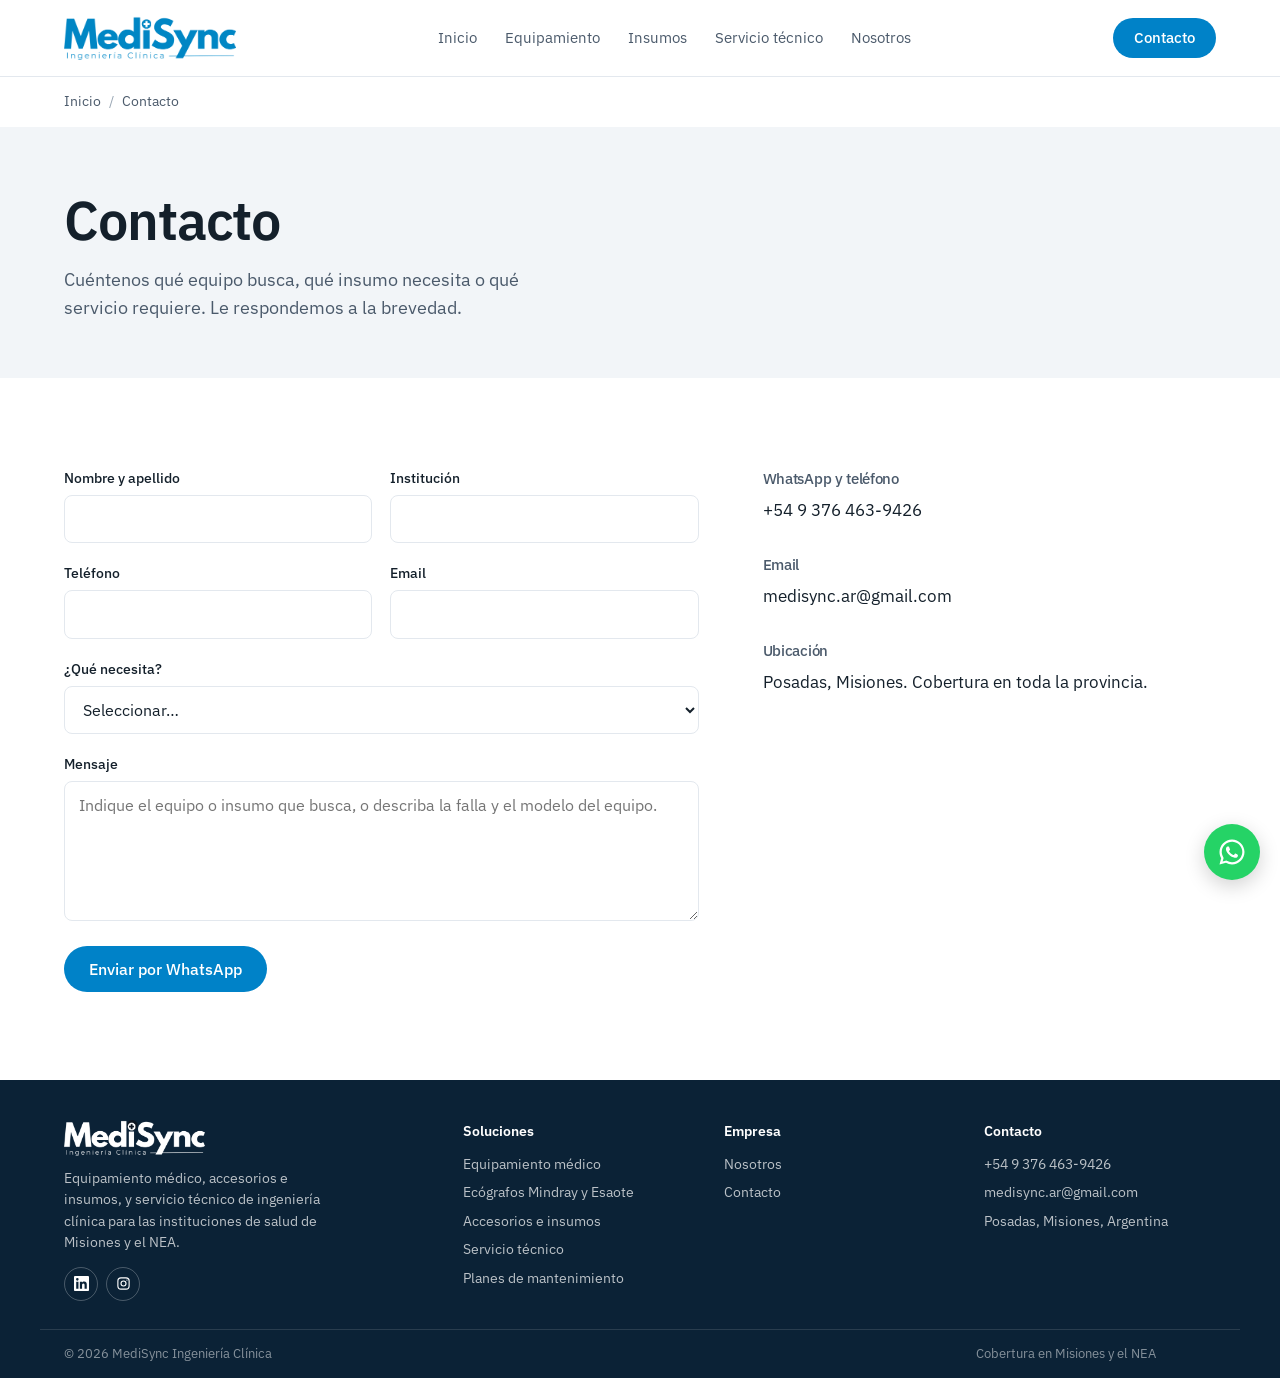
==== commit eee8c8bf: "Dejar un solo número de contacto: +54 9 376 463-9426 Co-Authored-By: Claude Opus 5.5 <noreply@anthro" ====
--- a/contacto.html
+++ b/contacto.html
@@ -79,11 +79,10 @@
       </div>
       <div><label for="msg">Mensaje</label><textarea id="msg" name="msg" placeholder="Indique el equipo o insumo que busca, o describa la falla y el modelo del equipo." required></textarea></div>
       <button class="btn btn-primary" type="submit">Enviar por WhatsApp</button>
-      <div class="ok" id="ok" role="status">Se abrió WhatsApp con su consulta ya escrita. Si no se abrió, escríbanos al +54 9 376 437-4545.</div>
+      <div class="ok" id="ok" role="status">Se abrió WhatsApp con su consulta ya escrita. Si no se abrió, escríbanos al +54 9 376 463-9426.</div>
     </form>
     <div class="info">
-      <div><h3>WhatsApp</h3><a href="https://wa.me/5493764374545" target="_blank" rel="noopener">+54 9 376 437-4545</a></div>
-      <div><h3>Teléfonos</h3><p>+54 9 376 437-4545<br>+54 9 376 463-9426</p></div>
+      <div><h3>WhatsApp y teléfono</h3><a href="https://wa.me/5493764639426" target="_blank" rel="noopener">+54 9 376 463-9426</a></div>
       <div><h3>Email</h3><p>medisync.ar@gmail.com</p></div>
       <div><h3>Ubicación</h3><p>Posadas, Misiones. Cobertura en toda la provincia.</p></div>
     </div>
@@ -120,8 +119,7 @@
     <div>
       <h3>Contacto</h3>
       <ul class="plain">
-        <li><a href="https://wa.me/5493764374545" target="_blank" rel="noopener">+54 9 376 437-4545</a></li>
-        <li>+54 9 376 463-9426</li>
+        <li><a href="https://wa.me/5493764639426" target="_blank" rel="noopener">+54 9 376 463-9426</a></li>
         <li>medisync.ar@gmail.com</li>
         <li>Posadas, Misiones, Argentina</li>
       </ul>
@@ -132,7 +130,7 @@
     <span>Cobertura en Misiones y el NEA</span>
   </div>
 </footer>
-<a class="wa-float" href="https://wa.me/5493764374545?text=Hola%2C%20quiero%20hacer%20una%20consulta%20a%20MediSync." target="_blank" rel="noopener" aria-label="Escribir por WhatsApp"><svg viewBox="0 0 48 48" aria-hidden="true"><path fill="#fff" d="M24 4C13 4 4 13 4 24c0 3.6.97 7 2.66 9.93L4 44l10.3-2.62A19.9 19.9 0 0024 44c11 0 20-9 20-20S35 4 24 4zm0 36.4a16.3 16.3 0 01-8.3-2.27l-.6-.35-6.1 1.56 1.62-5.9-.38-.6A16.4 16.4 0 1124 40.4zm9-12.26c-.5-.25-2.9-1.43-3.35-1.59-.44-.16-.76-.24-1.08.25-.32.5-1.26 1.59-1.54 1.92-.28.32-.57.36-1.06.12a13.3 13.3 0 01-3.9-2.41 14.6 14.6 0 01-2.7-3.36c-.28-.5 0-.76.21-1.01.2-.22.5-.57.74-.86.25-.28.33-.5.5-.83.16-.32.08-.61-.04-.86-.12-.25-1.08-2.62-1.48-3.58-.39-.94-.79-.81-1.08-.83l-.92-.01c-.32 0-.85.12-1.3.61s-1.7 1.65-1.7 4.02 1.74 4.66 1.98 4.99 3.42 5.22 8.28 7.32c1.09.47 1.94.75 2.6.96 1.1.35 2.1.3 2.88.18.88-.13 2.7-1.1 3.09-2.17.38-1.06.38-1.97.26-2.16-.12-.19-.44-.31-.92-.55z"/></svg></a>
+<a class="wa-float" href="https://wa.me/5493764639426?text=Hola%2C%20quiero%20hacer%20una%20consulta%20a%20MediSync." target="_blank" rel="noopener" aria-label="Escribir por WhatsApp"><svg viewBox="0 0 48 48" aria-hidden="true"><path fill="#fff" d="M24 4C13 4 4 13 4 24c0 3.6.97 7 2.66 9.93L4 44l10.3-2.62A19.9 19.9 0 0024 44c11 0 20-9 20-20S35 4 24 4zm0 36.4a16.3 16.3 0 01-8.3-2.27l-.6-.35-6.1 1.56 1.62-5.9-.38-.6A16.4 16.4 0 1124 40.4zm9-12.26c-.5-.25-2.9-1.43-3.35-1.59-.44-.16-.76-.24-1.08.25-.32.5-1.26 1.59-1.54 1.92-.28.32-.57.36-1.06.12a13.3 13.3 0 01-3.9-2.41 14.6 14.6 0 01-2.7-3.36c-.28-.5 0-.76.21-1.01.2-.22.5-.57.74-.86.25-.28.33-.5.5-.83.16-.32.08-.61-.04-.86-.12-.25-1.08-2.62-1.48-3.58-.39-.94-.79-.81-1.08-.83l-.92-.01c-.32 0-.85.12-1.3.61s-1.7 1.65-1.7 4.02 1.74 4.66 1.98 4.99 3.42 5.22 8.28 7.32c1.09.47 1.94.75 2.6.96 1.1.35 2.1.3 2.88.18.88-.13 2.7-1.1 3.09-2.17.38-1.06.38-1.97.26-2.16-.12-.19-.44-.31-.92-.55z"/></svg></a>
 <script>
 (function () {
   /* Cada página nueva arranca arriba (al volver con "Atrás" se respeta la posición) */
@@ -152,7 +150,7 @@
   if (!f.reportValidity()) return;
   var texto = 'Consulta desde el sitio web:\n\nNombre: ' + v('nombre') + '\nInstitución: ' + (v('inst') || 'No indicada') +
     '\nTeléfono: ' + v('tel') + '\nEmail: ' + (v('mail') || 'No indicado') + '\nNecesita: ' + (v('need') || 'No especificado') + '\n\nMensaje:\n' + v('msg');
-  window.open('https://wa.me/5493764374545?text=' + encodeURIComponent(texto), '_blank');
+  window.open('https://wa.me/5493764639426?text=' + encodeURIComponent(texto), '_blank');
   document.getElementById('ok').classList.add('show');
 });
 </script>
--- a/styles.css
+++ b/styles.css
@@ -342,3 +342,44 @@
   .foot-brand { display: flex; align-items: center; justify-content: space-between; }
   .social { margin-top: 0; }
 }
+
+/* Logos de clientes más grandes */
+.logos { display: flex; flex-wrap: wrap; justify-content: center; gap: 40px 48px; }
+.logos img { flex: 0 0 calc((100% - 6 * 48px) / 7); width: auto; min-width: 0; height: 96px; max-height: none; opacity: 1; }
+@media (max-width: 1100px) { .logos img { flex-basis: calc((100% - 3 * 48px) / 4); } }
+@media (max-width: 860px) { .logos { gap: 32px; } .logos img { flex-basis: calc((100% - 2 * 32px) / 3); height: 80px; } }
+@media (max-width: 480px) { .logos { gap: 28px 24px; } .logos img { flex-basis: calc((100% - 24px) / 2); height: 72px; } }
+
+/* Nuestro trabajo: deslizamiento con ampliación */
+.wk-head { align-items: end; }
+.wk-nav { display: flex; align-items: center; gap: 8px; }
+.wk-count { font-size: .9rem; color: var(--muted); margin-right: 8px; font-variant-numeric: tabular-nums; }
+.wk-btn { width: 44px; height: 44px; border-radius: 50%; border: 1px solid var(--line); background: #fff; color: var(--navy); font-size: 1.1rem; cursor: pointer; transition: border-color .2s, color .2s; }
+.wk-btn:hover:not(:disabled) { border-color: var(--blue); color: var(--blue); }
+.wk-btn:disabled { opacity: .35; cursor: default; }
+.wk-btn:focus-visible, .wk-open:focus-visible { outline: 2px solid var(--blue); outline-offset: 3px; }
+.wk-lead { margin: -8px 0 24px; color: var(--muted); max-width: 60ch; }
+.wk-track { list-style: none; margin: 0; padding: 0 0 12px; display: grid; grid-auto-flow: column; grid-auto-columns: calc((100% - 3 * 20px) / 4); gap: 20px; overflow-x: auto; scroll-snap-type: x mandatory; scrollbar-width: thin; scrollbar-color: var(--line) transparent; overscroll-behavior-x: contain; }
+.wk-item { scroll-snap-align: start; margin: 0; }
+.wk-open { display: block; width: 100%; padding: 0; border: 0; background: var(--tile); border-radius: var(--r); overflow: hidden; aspect-ratio: 3 / 4; cursor: zoom-in; }
+.wk-open img { width: 100%; height: 100%; object-fit: cover; display: block; transition: transform .4s; }
+.wk-open:hover img { transform: scale(1.03); }
+.wk-item p { margin: 12px 2px 0; font-size: .92rem; line-height: 1.4; color: var(--ink); }
+.wk-box { border: 0; padding: 0; background: rgba(8, 20, 32, .96); max-width: 100vw; max-height: 100vh; width: 100vw; height: 100vh; }
+.wk-box::backdrop { background: rgba(8, 20, 32, .92); }
+.wk-box figure { margin: 0; height: 100%; display: flex; flex-direction: column; align-items: center; justify-content: center; gap: 14px; padding: 56px 72px 24px; box-sizing: border-box; }
+.wk-box img { max-width: 100%; max-height: calc(100vh - 130px); object-fit: contain; border-radius: 6px; }
+.wk-box figcaption { color: #fff; font-size: .95rem; text-align: center; }
+.wk-x, .wk-p, .wk-n { position: absolute; width: 48px; height: 48px; border-radius: 50%; border: 0; background: rgba(255,255,255,.12); color: #fff; font-size: 1.3rem; cursor: pointer; }
+.wk-x:hover, .wk-p:hover, .wk-n:hover { background: rgba(255,255,255,.24); }
+.wk-x { top: 16px; right: 16px; font-size: 1.6rem; }
+.wk-p { left: 16px; top: 50%; transform: translateY(-50%); }
+.wk-n { right: 16px; top: 50%; transform: translateY(-50%); }
+@media (max-width: 1000px) { .wk-track { grid-auto-columns: calc((100% - 2 * 16px) / 3); gap: 16px; } }
+@media (max-width: 700px) {
+  .wk-nav .wk-btn { display: none; }
+  .wk-track { grid-auto-columns: 72%; gap: 12px; margin-right: -16px; padding-right: 16px; scroll-padding-left: 0; }
+  .wk-box figure { padding: 64px 12px 84px; }
+  .wk-p, .wk-n { top: auto; bottom: 20px; transform: none; }
+  .wk-p { left: calc(50% - 60px); } .wk-n { right: calc(50% - 60px); }
+}
